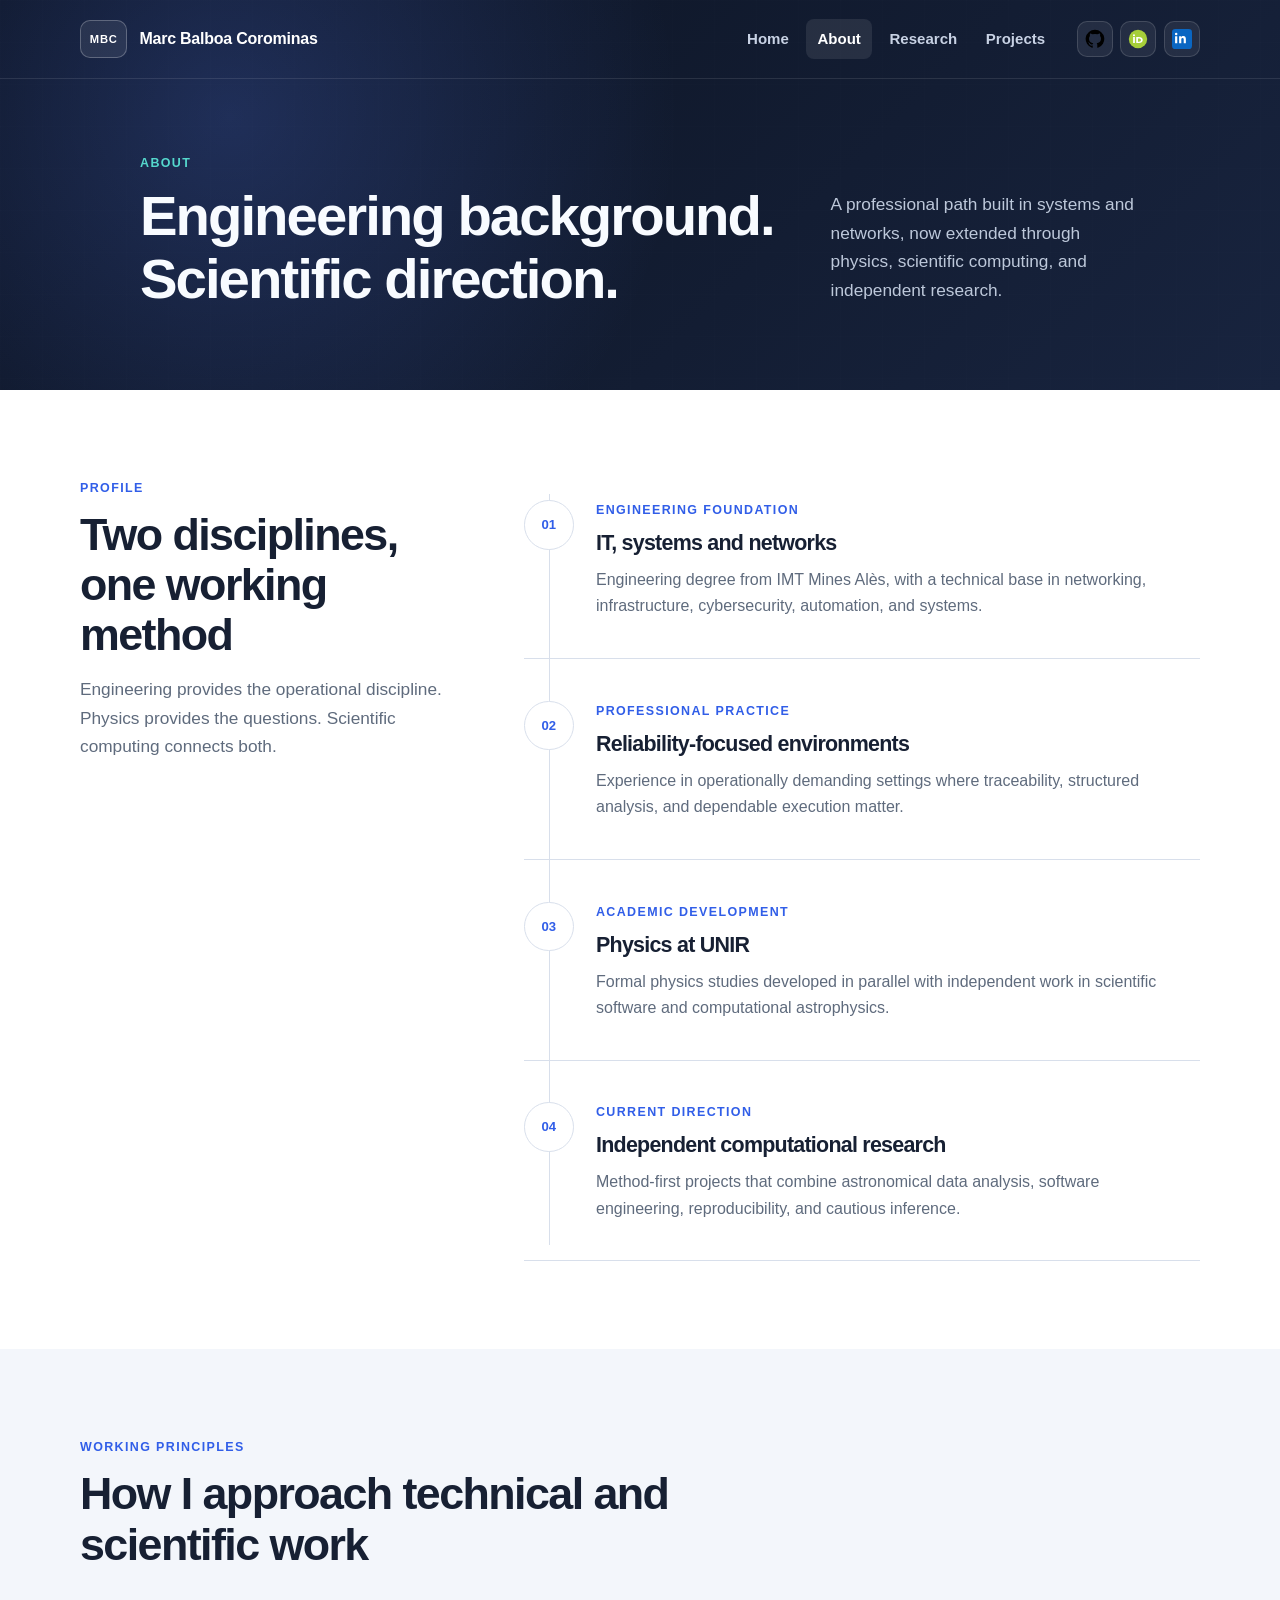
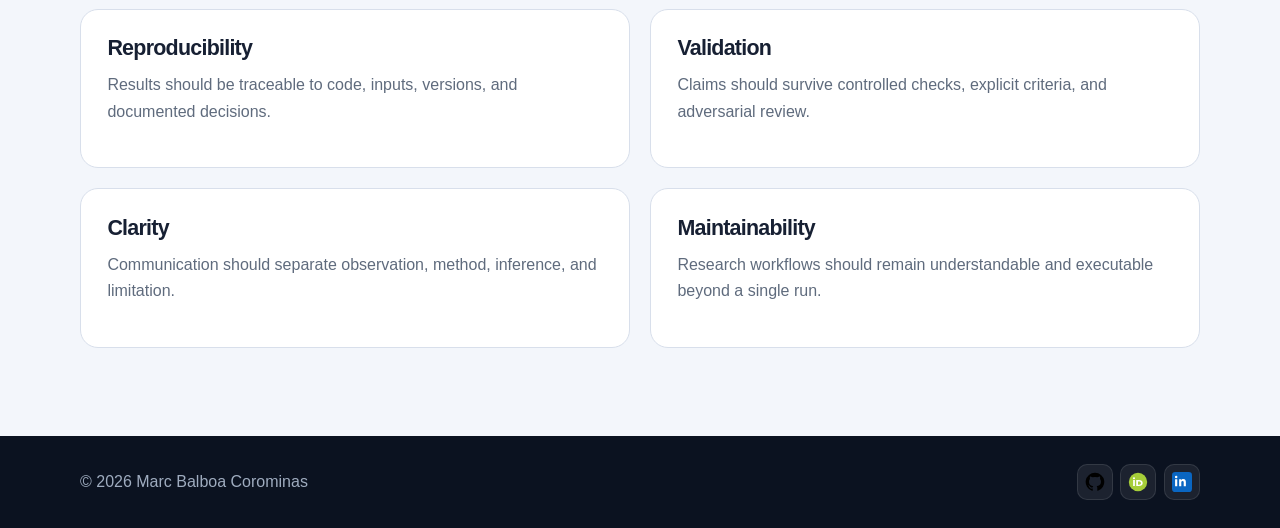
==== about.html @ b3541c93 "Create distinctive interactive website sections" ====
<!DOCTYPE html>
<html lang="en">
<head>
  <meta charset="UTF-8">
  <meta name="viewport" content="width=device-width, initial-scale=1.0">
  <meta name="theme-color" content="#0b1220">
  <title>About | Marc Balboa Corominas</title>
  <meta name="description" content="Professional and academic background of Marc Balboa Corominas.">
  <link rel="icon" href="assets/icons/favicon.svg" type="image/svg+xml">
  <link rel="stylesheet" href="assets/css/style.css">
</head>

<body>
  <div class="page-shell page-shell-about">
    
<header class="site-header">
  <div class="container header-inner">
    <a class="brand" href="index.html" aria-label="Marc Balboa Corominas, home">
      <span class="brand-mark" aria-hidden="true">MBC</span>
      <span class="brand-name">Marc Balboa Corominas</span>
    </a>

    <div class="header-right">
      <nav aria-label="Main navigation">
        <a  href="index.html">Home</a>
        <a aria-current='page' href="about.html">About</a>
        <a  href="research.html">Research</a>
        <a  href="projects.html">Projects</a>
      </nav>
      
<div class="social-links" aria-label="Professional profiles">
  <a class="icon-link" href="https://github.com/marc-balboa-corominas" rel="me" aria-label="GitHub">
    <img src="assets/icons/github.svg" alt="">
  </a>
  <a class="icon-link" href="https://orcid.org/0009-0006-7571-9193" rel="me" aria-label="ORCID">
    <img src="assets/icons/orcid.svg" alt="">
  </a>
  <a class="icon-link" href="https://www.linkedin.com/in/marc-balboa-corominas-b39a37172" rel="me" aria-label="LinkedIn">
    <img src="assets/icons/linkedin.svg" alt="">
  </a>
</div>

    </div>
  </div>
</header>


    <section class="page-hero compact-hero container">
      <div>
        <p class="eyebrow">About</p>
        <h1>Engineering background. Scientific direction.</h1>
      </div>
      <p>
        A professional path built in systems and networks, now extended through
        physics, scientific computing, and independent research.
      </p>
    </section>
  </div>

  <main>
    <section class="section container about-layout">
      <aside class="about-summary">
        <p class="eyebrow eyebrow-dark">Profile</p>
        <h2>Two disciplines, one working method</h2>
        <p>
          Engineering provides the operational discipline. Physics provides the
          questions. Scientific computing connects both.
        </p>
      </aside>

      <div class="timeline" aria-label="Professional and academic timeline">
        <article class="timeline-item">
          <span class="timeline-marker">01</span>
          <div>
            <p class="timeline-label">Engineering foundation</p>
            <h3>IT, systems and networks</h3>
            <p>
              Engineering degree from IMT Mines Alès, with a technical base in
              networking, infrastructure, cybersecurity, automation, and systems.
            </p>
          </div>
        </article>

        <article class="timeline-item">
          <span class="timeline-marker">02</span>
          <div>
            <p class="timeline-label">Professional practice</p>
            <h3>Reliability-focused environments</h3>
            <p>
              Experience in operationally demanding settings where traceability,
              structured analysis, and dependable execution matter.
            </p>
          </div>
        </article>

        <article class="timeline-item">
          <span class="timeline-marker">03</span>
          <div>
            <p class="timeline-label">Academic development</p>
            <h3>Physics at UNIR</h3>
            <p>
              Formal physics studies developed in parallel with independent work
              in scientific software and computational astrophysics.
            </p>
          </div>
        </article>

        <article class="timeline-item">
          <span class="timeline-marker">04</span>
          <div>
            <p class="timeline-label">Current direction</p>
            <h3>Independent computational research</h3>
            <p>
              Method-first projects that combine astronomical data analysis,
              software engineering, reproducibility, and cautious inference.
            </p>
          </div>
        </article>
      </div>
    </section>

    <section class="section section-muted">
      <div class="container">
        <div class="section-heading">
          <p class="eyebrow eyebrow-dark">Working principles</p>
          <h2>How I approach technical and scientific work</h2>
        </div>

        <div class="principles-grid">
          <article><h3>Reproducibility</h3><p>Results should be traceable to code, inputs, versions, and documented decisions.</p></article>
          <article><h3>Validation</h3><p>Claims should survive controlled checks, explicit criteria, and adversarial review.</p></article>
          <article><h3>Clarity</h3><p>Communication should separate observation, method, inference, and limitation.</p></article>
          <article><h3>Maintainability</h3><p>Research workflows should remain understandable and executable beyond a single run.</p></article>
        </div>
      </div>
    </section>
  </main>

  
<footer class="site-footer">
  <div class="container footer-inner">
    <p>© 2026 Marc Balboa Corominas</p>
    
<div class="social-links" aria-label="Professional profiles">
  <a class="icon-link" href="https://github.com/marc-balboa-corominas" rel="me" aria-label="GitHub">
    <img src="assets/icons/github.svg" alt="">
  </a>
  <a class="icon-link" href="https://orcid.org/0009-0006-7571-9193" rel="me" aria-label="ORCID">
    <img src="assets/icons/orcid.svg" alt="">
  </a>
  <a class="icon-link" href="https://www.linkedin.com/in/marc-balboa-corominas-b39a37172" rel="me" aria-label="LinkedIn">
    <img src="assets/icons/linkedin.svg" alt="">
  </a>
</div>

  </div>
</footer>

</body>
</html>
---- assets/css/style.css ----
:root {
  --ink: #0b1220;
  --ink-soft: #111b30;
  --paper: #ffffff;
  --surface: #f3f6fb;
  --surface-strong: #e8eef8;
  --text: #172033;
  --muted: #5f6b7d;
  --line: #d8dfeb;
  --accent: #5b82ff;
  --accent-strong: #315ee8;
  --accent-soft: #eaf0ff;
  --cyan: #55d8cd;
  --max-width: 1120px;
  --radius: 18px;
  --shadow: 0 18px 50px rgba(11, 18, 32, 0.09);
}

* { box-sizing: border-box; }

html {
  color: var(--text);
  background: var(--paper);
  font-family: Inter, ui-sans-serif, -apple-system, BlinkMacSystemFont, "Segoe UI", Roboto, Helvetica, Arial, sans-serif;
  line-height: 1.65;
  scroll-behavior: smooth;
}

body { margin: 0; }
a { color: inherit; }
img, svg { max-width: 100%; }

.container {
  width: min(calc(100% - 2.5rem), var(--max-width));
  margin-inline: auto;
}

.hero-shell,
.page-shell {
  position: relative;
  overflow: hidden;
  color: #f8fbff;
  background:
    radial-gradient(circle at 82% 18%, rgba(85, 216, 205, 0.17), transparent 24rem),
    radial-gradient(circle at 12% 80%, rgba(91, 130, 255, 0.18), transparent 28rem),
    linear-gradient(135deg, var(--ink) 0%, var(--ink-soft) 100%);
}

.page-shell-about {
  background:
    radial-gradient(circle at 18% 30%, rgba(91, 130, 255, 0.23), transparent 28rem),
    linear-gradient(135deg, #0b1220 0%, #18243f 100%);
}

.page-shell-research {
  background:
    radial-gradient(circle at 80% 30%, rgba(85, 216, 205, 0.2), transparent 26rem),
    linear-gradient(135deg, #08131d 0%, #132f3d 100%);
}

.page-shell-projects {
  background:
    radial-gradient(circle at 18% 25%, rgba(91, 130, 255, 0.24), transparent 26rem),
    radial-gradient(circle at 85% 80%, rgba(85, 216, 205, 0.12), transparent 22rem),
    linear-gradient(135deg, #11101d 0%, #1b1d38 100%);
}

.hero-shell::before,
.page-shell::before {
  position: absolute;
  inset: 0;
  content: "";
  pointer-events: none;
  opacity: 0.22;
  background-image:
    linear-gradient(rgba(255, 255, 255, 0.035) 1px, transparent 1px),
    linear-gradient(90deg, rgba(255, 255, 255, 0.035) 1px, transparent 1px);
  background-size: 42px 42px;
}

.site-header,
.hero,
.page-hero { position: relative; z-index: 1; }

.site-header {
  border-bottom: 1px solid rgba(255, 255, 255, 0.1);
}

.header-inner {
  display: flex;
  min-height: 78px;
  align-items: center;
  justify-content: space-between;
  gap: 2rem;
}

.header-right {
  display: flex;
  align-items: center;
  gap: 1.25rem;
}

.brand {
  display: inline-flex;
  align-items: center;
  gap: 0.75rem;
  color: #fff;
  text-decoration: none;
}

.brand-mark {
  display: grid;
  min-width: 44px;
  height: 38px;
  padding-inline: 0.55rem;
  place-items: center;
  border: 1px solid rgba(255, 255, 255, 0.25);
  border-radius: 10px;
  background: rgba(255, 255, 255, 0.08);
  font-size: 0.7rem;
  font-weight: 850;
  letter-spacing: 0.07em;
}

.brand-name {
  font-weight: 750;
  letter-spacing: -0.015em;
}

nav {
  display: flex;
  flex-wrap: wrap;
  gap: 0.35rem;
}

nav a {
  padding: 0.48rem 0.72rem;
  border-radius: 8px;
  color: #c8d2e4;
  font-size: 0.94rem;
  font-weight: 620;
  text-decoration: none;
}

nav a:hover,
nav a:focus-visible,
nav a[aria-current="page"] {
  color: #fff;
  background: rgba(255, 255, 255, 0.09);
}

.social-links {
  display: flex;
  align-items: center;
  gap: 0.48rem;
}

.icon-link {
  display: grid;
  width: 36px;
  height: 36px;
  place-items: center;
  border: 1px solid rgba(255, 255, 255, 0.14);
  border-radius: 10px;
  background: rgba(255, 255, 255, 0.07);
  text-decoration: none;
  transition: transform 140ms ease, background 140ms ease, border-color 140ms ease;
}

.icon-link:hover,
.icon-link:focus-visible {
  transform: translateY(-1px);
  border-color: rgba(255, 255, 255, 0.35);
  background: rgba(255, 255, 255, 0.13);
}

.icon-link img {
  width: 20px;
  height: 20px;
}

.hero {
  display: grid;
  min-height: 610px;
  align-items: center;
  gap: 4.5rem;
  grid-template-columns: minmax(0, 1.45fr) minmax(300px, 0.75fr);
  padding-block: 6rem;
}

.hero-copy { max-width: 760px; }

.eyebrow,
.panel-label,
.project-type,
.card-number,
.timeline-label {
  margin: 0 0 0.65rem;
  color: var(--cyan);
  font-size: 0.78rem;
  font-weight: 800;
  letter-spacing: 0.11em;
  text-transform: uppercase;
}

.eyebrow-dark,
.section .panel-label,
.section .project-type,
.timeline-label {
  color: var(--accent-strong);
}

h1, h2, h3 {
  margin-top: 0;
  line-height: 1.12;
  letter-spacing: -0.035em;
}

h1 {
  max-width: 860px;
  margin-bottom: 1.35rem;
  font-size: clamp(2.7rem, 5.2vw, 4.6rem);
  font-weight: 780;
}

h2 {
  margin-bottom: 1rem;
  font-size: clamp(1.9rem, 3.5vw, 2.8rem);
  font-weight: 760;
}

h3 {
  margin-bottom: 0.75rem;
  font-size: 1.34rem;
  font-weight: 740;
}

p { margin-top: 0; }

.hero-intro {
  max-width: 720px;
  margin-bottom: 1rem;
  color: #e6ecf7;
  font-size: clamp(1.16rem, 2vw, 1.42rem);
  line-height: 1.55;
}

.hero-support {
  max-width: 670px;
  color: #aebbd1;
  font-size: 1.03rem;
}

.actions {
  display: flex;
  flex-wrap: wrap;
  gap: 0.85rem;
  margin-top: 2rem;
}

.button {
  display: inline-flex;
  min-height: 46px;
  align-items: center;
  justify-content: center;
  padding: 0.72rem 1.1rem;
  border: 1px solid transparent;
  border-radius: 10px;
  font-weight: 720;
  text-decoration: none;
  transition: transform 150ms ease, border-color 150ms ease, background 150ms ease;
}

.button:hover,
.button:focus-visible { transform: translateY(-1px); }

.button-primary { color: #fff; background: var(--accent); }
.button-primary:hover,
.button-primary:focus-visible { background: var(--accent-strong); }

.button-secondary {
  border-color: rgba(255, 255, 255, 0.24);
  color: #fff;
  background: rgba(255, 255, 255, 0.06);
}

.button-secondary:hover,
.button-secondary:focus-visible {
  border-color: rgba(255, 255, 255, 0.45);
  background: rgba(255, 255, 255, 0.1);
}

.profile-panel {
  padding: 1.5rem;
  border: 1px solid rgba(255, 255, 255, 0.14);
  border-radius: var(--radius);
  background: rgba(255, 255, 255, 0.065);
  box-shadow: 0 24px 70px rgba(0, 0, 0, 0.2);
  backdrop-filter: blur(12px);
}

.profile-panel-top {
  display: flex;
  align-items: flex-start;
  justify-content: space-between;
  gap: 1rem;
}

.profile-panel-top h2 {
  margin-bottom: 0.5rem;
  font-size: 1.25rem;
}

.profile-list { margin: 0; }

.profile-list > div {
  padding: 0.9rem 0;
  border-bottom: 1px solid rgba(255, 255, 255, 0.1);
}

.profile-list > div:last-child { border-bottom: 0; }

.profile-list dt {
  margin-bottom: 0.18rem;
  color: #93a3bc;
  font-size: 0.8rem;
  font-weight: 700;
  letter-spacing: 0.05em;
  text-transform: uppercase;
}

.profile-list dd {
  margin: 0;
  color: #fff;
  font-weight: 650;
}

.page-hero {
  max-width: 1000px;
  padding-block: 4.6rem 5rem;
}

.compact-hero {
  display: grid;
  align-items: end;
  gap: 3rem;
  grid-template-columns: minmax(0, 1.35fr) minmax(300px, 0.65fr);
}

.compact-hero h1 {
  max-width: 760px;
  margin-bottom: 0;
  font-size: clamp(2.35rem, 4.4vw, 3.55rem);
}

.compact-hero > p {
  margin-bottom: 0.35rem;
  color: #bdc8da;
  font-size: 1.08rem;
}

.section { padding-block: 5.5rem; }
.section-muted { background: var(--surface); }

.section-heading {
  max-width: 740px;
  margin-bottom: 2.5rem;
}

.section-heading > p:last-child {
  color: var(--muted);
  font-size: 1.08rem;
}

.section-heading-inline {
  display: flex;
  max-width: none;
  align-items: end;
  justify-content: space-between;
  gap: 2rem;
}

.focus-grid,
.principles-grid {
  display: grid;
  gap: 1.25rem;
}

.focus-grid { grid-template-columns: repeat(3, minmax(0, 1fr)); }
.principles-grid { grid-template-columns: repeat(2, minmax(0, 1fr)); }

.focus-card,
.principles-grid article {
  padding: 1.65rem;
  border: 1px solid var(--line);
  border-radius: var(--radius);
  background: var(--paper);
}

.focus-card { min-height: 240px; }
.focus-card p,
.principles-grid p { color: var(--muted); }

.card-number {
  display: block;
  color: var(--accent-strong);
}

.project-feature {
  display: grid;
  align-items: start;
  gap: 3rem;
  padding: 2rem;
  border: 1px solid var(--line);
  border-radius: var(--radius);
  background: var(--paper);
  box-shadow: var(--shadow);
  grid-template-columns: minmax(0, 1.4fr) minmax(250px, 0.6fr);
}

.project-feature p { color: var(--muted); }

.tag-list,
.check-list {
  margin: 0;
  padding: 0;
  list-style: none;
}

.tag-list {
  display: flex;
  flex-wrap: wrap;
  align-content: start;
  gap: 0.6rem;
}

.tag-list li {
  padding: 0.45rem 0.7rem;
  border: 1px solid var(--line);
  border-radius: 999px;
  color: var(--muted);
  background: var(--surface);
  font-size: 0.86rem;
  font-weight: 650;
}

.text-link {
  color: var(--accent-strong);
  font-weight: 720;
  text-decoration: none;
}

.text-link:hover,
.text-link:focus-visible { text-decoration: underline; }

/* About */
.about-layout {
  display: grid;
  align-items: start;
  gap: 5rem;
  grid-template-columns: minmax(260px, 0.7fr) minmax(0, 1.3fr);
}

.about-summary {
  position: sticky;
  top: 2rem;
}

.about-summary p:last-child {
  color: var(--muted);
  font-size: 1.08rem;
}

.timeline {
  position: relative;
  display: grid;
  gap: 1.2rem;
}

.timeline::before {
  position: absolute;
  top: 1rem;
  bottom: 1rem;
  left: 1.55rem;
  width: 1px;
  background: var(--line);
  content: "";
}

.timeline-item {
  position: relative;
  display: grid;
  gap: 1.3rem;
  grid-template-columns: 3.2rem 1fr;
  padding: 1.4rem 1.5rem 1.4rem 0;
  border-bottom: 1px solid var(--line);
}

.timeline-marker {
  z-index: 1;
  display: grid;
  width: 3.1rem;
  height: 3.1rem;
  place-items: center;
  border: 1px solid var(--line);
  border-radius: 50%;
  color: var(--accent-strong);
  background: var(--paper);
  font-size: 0.82rem;
  font-weight: 800;
}

.timeline-item p:last-child { color: var(--muted); }

/* Research */
.research-layout {
  display: grid;
  align-items: start;
  gap: 4rem;
  grid-template-columns: minmax(240px, 0.65fr) minmax(0, 1.35fr);
}

.research-index p:last-child { color: var(--muted); }

.research-accordion {
  display: grid;
  gap: 0.9rem;
}

.research-accordion details {
  overflow: hidden;
  border: 1px solid var(--line);
  border-radius: 14px;
  background: var(--paper);
}

.research-accordion summary {
  display: grid;
  align-items: center;
  gap: 1rem;
  grid-template-columns: 2.8rem 1fr;
  padding: 1.15rem 1.25rem;
  cursor: pointer;
  list-style: none;
}

.research-accordion summary::-webkit-details-marker { display: none; }

.research-accordion summary > span {
  color: var(--accent-strong);
  font-size: 0.82rem;
  font-weight: 800;
}

.research-accordion summary strong {
  display: block;
  margin-bottom: 0.15rem;
  font-size: 1.08rem;
}

.research-accordion summary small {
  color: var(--muted);
  font-size: 0.9rem;
}

.research-accordion details[open] {
  border-color: #bfcdf3;
  box-shadow: var(--shadow);
}

.research-accordion details[open] summary {
  background: var(--accent-soft);
}

.details-content {
  padding: 0 1.25rem 1.25rem 5.05rem;
}

.details-content p {
  margin: 0;
  color: var(--muted);
}

.method-strip {
  display: grid;
  align-items: start;
  gap: 4rem;
  grid-template-columns: minmax(0, 1.2fr) minmax(300px, 0.8fr);
}

.method-strip > div > p:last-child { color: var(--muted); }

.check-list {
  display: grid;
  gap: 0.85rem;
  padding: 1.5rem;
  border: 1px solid var(--line);
  border-radius: var(--radius);
  background: var(--paper);
}

.check-list li {
  position: relative;
  padding-left: 1.55rem;
  color: var(--muted);
}

.check-list li::before {
  position: absolute;
  top: 0.62em;
  left: 0;
  width: 0.58rem;
  height: 0.58rem;
  border-radius: 50%;
  background: var(--accent);
  content: "";
}

/* Projects */
.project-browser {
  display: grid;
  min-height: 560px;
  overflow: hidden;
  border: 1px solid var(--line);
  border-radius: 22px;
  background: var(--paper);
  box-shadow: var(--shadow);
  grid-template-columns: minmax(270px, 0.68fr) minmax(0, 1.32fr);
}

.project-selector {
  padding: 1.5rem;
  border-right: 1px solid var(--line);
  background: var(--surface);
}

.project-tab {
  display: grid;
  width: 100%;
  align-items: center;
  gap: 0.9rem;
  grid-template-columns: 2.2rem 1fr;
  margin-top: 0.75rem;
  padding: 1rem;
  border: 1px solid transparent;
  border-radius: 12px;
  color: var(--text);
  background: transparent;
  cursor: pointer;
  text-align: left;
}

.project-tab:hover,
.project-tab:focus-visible {
  border-color: var(--line);
  background: var(--paper);
}

.project-tab.is-active {
  border-color: #bfcdf3;
  background: var(--paper);
  box-shadow: 0 10px 25px rgba(11, 18, 32, 0.07);
}

.project-tab-index {
  color: var(--accent-strong);
  font-size: 0.78rem;
  font-weight: 850;
}

.project-tab strong,
.project-tab small { display: block; }

.project-tab small {
  margin-top: 0.12rem;
  color: var(--muted);
}

.project-stage {
  display: flex;
  align-items: stretch;
}

.project-panel {
  width: 100%;
  padding: 2.6rem;
}

.project-stage-header {
  display: flex;
  align-items: start;
  justify-content: space-between;
  gap: 1.5rem;
}

.project-stage-header h2 {
  margin-bottom: 0.4rem;
  font-size: clamp(2rem, 4vw, 3rem);
}

.status-pill {
  display: inline-flex;
  padding: 0.35rem 0.65rem;
  border-radius: 999px;
  font-size: 0.78rem;
  font-weight: 800;
}

.status-public {
  color: #166534;
  background: #dcfce7;
}

.status-private {
  color: #7c2d12;
  background: #ffedd5;
}

.project-lead {
  max-width: 720px;
  color: var(--text);
  font-size: 1.25rem;
}

.project-panel > p:not(.project-lead) {
  max-width: 720px;
  color: var(--muted);
}

.project-facts {
  display: grid;
  gap: 0;
  grid-template-columns: repeat(2, minmax(0, 1fr));
  margin: 2rem 0 0;
  border-top: 1px solid var(--line);
}

.project-facts > div {
  padding: 1rem 1rem 1rem 0;
  border-bottom: 1px solid var(--line);
}

.project-facts dt {
  color: var(--muted);
  font-size: 0.78rem;
  font-weight: 800;
  letter-spacing: 0.06em;
  text-transform: uppercase;
}

.project-facts dd {
  margin: 0.3rem 0 0;
  font-weight: 650;
}

.site-footer {
  color: #9facbf;
  background: var(--ink);
}

.footer-inner {
  display: flex;
  min-height: 92px;
  align-items: center;
  justify-content: space-between;
  gap: 2rem;
}

.footer-inner p { margin: 0; }

.site-footer .icon-link {
  border-color: rgba(255, 255, 255, 0.1);
}

@media (max-width: 980px) {
  .header-inner,
  .header-right {
    align-items: flex-start;
    flex-direction: column;
  }

  .header-inner {
    padding-block: 1rem;
    gap: 1rem;
  }

  .header-right {
    width: 100%;
    gap: 0.8rem;
  }

  .hero,
  .compact-hero,
  .about-layout,
  .research-layout,
  .method-strip,
  .project-feature,
  .project-browser {
    grid-template-columns: 1fr;
  }

  .hero {
    gap: 2.5rem;
    padding-block: 4.8rem;
  }

  .profile-panel { max-width: 640px; }
  .focus-grid { grid-template-columns: 1fr; }

  .about-summary { position: static; }
  .project-selector {
    border-right: 0;
    border-bottom: 1px solid var(--line);
  }
}

@media (max-width: 680px) {
  .container {
    width: min(calc(100% - 1.5rem), var(--max-width));
  }

  .brand-name { font-size: 0.95rem; }

  nav {
    width: 100%;
    justify-content: space-between;
    gap: 0;
  }

  nav a {
    padding-inline: 0.45rem;
    font-size: 0.86rem;
  }

  .header-right .social-links {
    position: absolute;
    top: 1rem;
    right: 0.75rem;
  }

  .hero { min-height: auto; }
  h1 { font-size: clamp(2.35rem, 12vw, 3.5rem); }

  .compact-hero {
    gap: 1rem;
    padding-block: 3.4rem 3.8rem;
  }

  .compact-hero h1 {
    font-size: clamp(2.15rem, 10vw, 3rem);
  }

  .section { padding-block: 4.1rem; }

  .section-heading-inline,
  .footer-inner {
    align-items: flex-start;
    flex-direction: column;
  }

  .profile-panel,
  .project-feature,
  .project-panel {
    padding: 1.35rem;
  }

  .profile-panel-top {
    align-items: flex-start;
    flex-direction: column;
  }

  .timeline::before { left: 1.25rem; }
  .timeline-item { grid-template-columns: 2.6rem 1fr; }
  .timeline-marker {
    width: 2.5rem;
    height: 2.5rem;
  }

  .details-content { padding-left: 1.25rem; }

  .project-facts { grid-template-columns: 1fr; }

  .footer-inner { padding-block: 1.5rem; }
}

@media (prefers-reduced-motion: reduce) {
  html { scroll-behavior: auto; }
  .button, .icon-link { transition: none; }
}
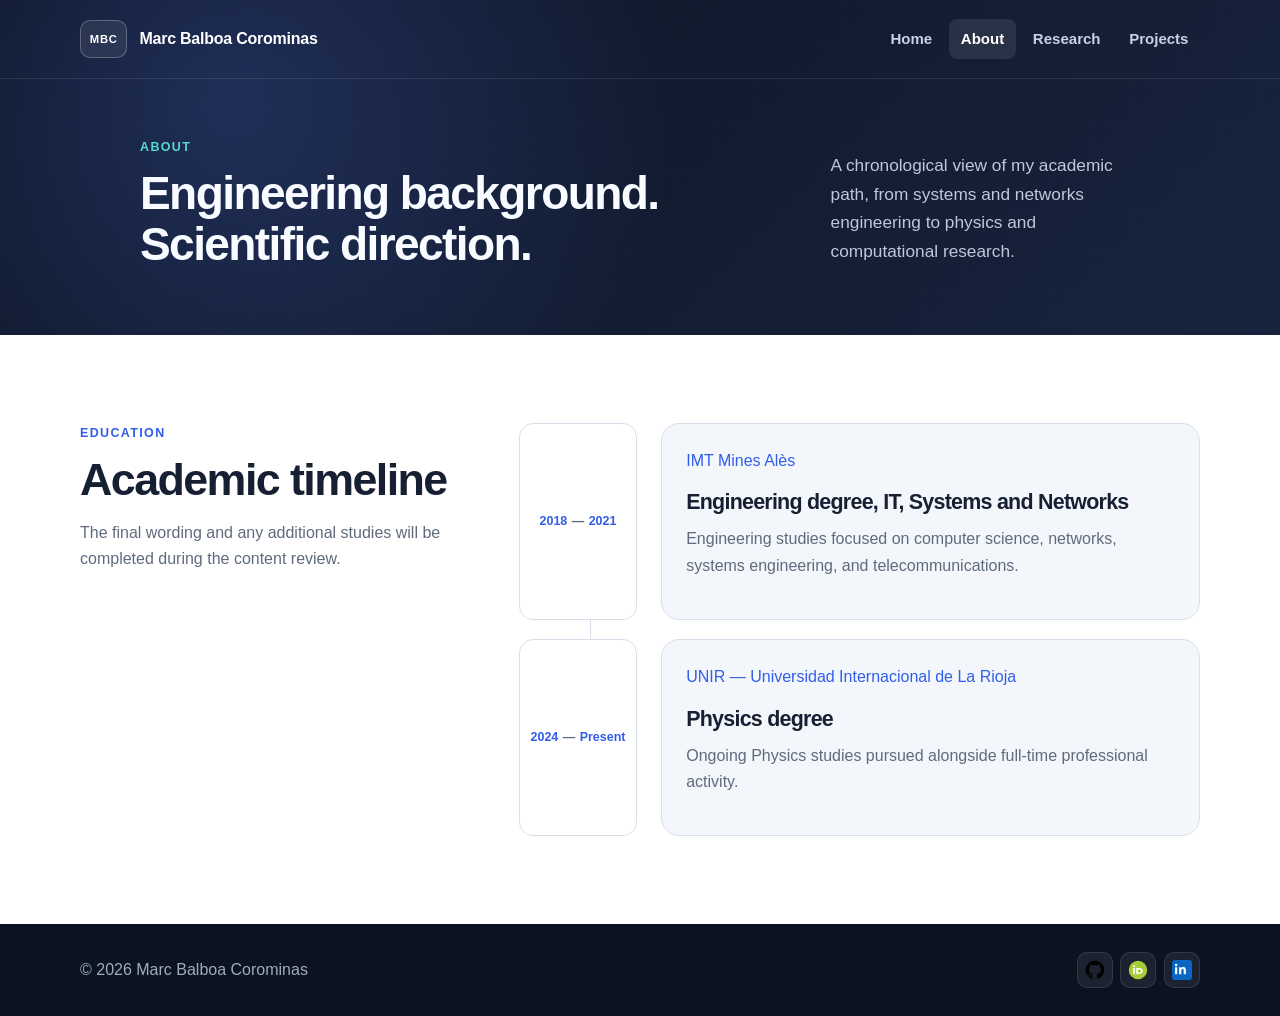
==== commit bbfb2584: "Website sections upgrade" ====
--- a/about.html
+++ b/about.html
@@ -5,156 +5,62 @@
   <meta name="viewport" content="width=device-width, initial-scale=1.0">
   <meta name="theme-color" content="#0b1220">
   <title>About | Marc Balboa Corominas</title>
-  <meta name="description" content="Professional and academic background of Marc Balboa Corominas.">
+  <meta name="description" content="Academic background of Marc Balboa Corominas.">
   <link rel="icon" href="assets/icons/favicon.svg" type="image/svg+xml">
   <link rel="stylesheet" href="assets/css/style.css">
 </head>
-
 <body>
   <div class="page-shell page-shell-about">
-    
-<header class="site-header">
+    <header class="site-header">
   <div class="container header-inner">
     <a class="brand" href="index.html" aria-label="Marc Balboa Corominas, home">
       <span class="brand-mark" aria-hidden="true">MBC</span>
       <span class="brand-name">Marc Balboa Corominas</span>
     </a>
-
-    <div class="header-right">
-      <nav aria-label="Main navigation">
-        <a  href="index.html">Home</a>
-        <a aria-current='page' href="about.html">About</a>
-        <a  href="research.html">Research</a>
-        <a  href="projects.html">Projects</a>
-      </nav>
-      
-<div class="social-links" aria-label="Professional profiles">
-  <a class="icon-link" href="https://github.com/marc-balboa-corominas" rel="me" aria-label="GitHub">
-    <img src="assets/icons/github.svg" alt="">
-  </a>
-  <a class="icon-link" href="https://orcid.org/0009-0006-7571-9193" rel="me" aria-label="ORCID">
-    <img src="assets/icons/orcid.svg" alt="">
-  </a>
-  <a class="icon-link" href="https://www.linkedin.com/in/marc-balboa-corominas-b39a37172" rel="me" aria-label="LinkedIn">
-    <img src="assets/icons/linkedin.svg" alt="">
-  </a>
-</div>
-
-    </div>
+    <nav aria-label="Main navigation"><a href="index.html">Home</a><a aria-current="page" href="about.html">About</a><a href="research.html">Research</a><a href="projects.html">Projects</a></nav>
   </div>
 </header>
-
-
     <section class="page-hero compact-hero container">
-      <div>
-        <p class="eyebrow">About</p>
-        <h1>Engineering background. Scientific direction.</h1>
-      </div>
-      <p>
-        A professional path built in systems and networks, now extended through
-        physics, scientific computing, and independent research.
-      </p>
+      <div><p class="eyebrow">About</p><h1>Engineering background. Scientific direction.</h1></div>
+      <p>A chronological view of my academic path, from systems and networks engineering to physics and computational research.</p>
     </section>
   </div>
-
   <main>
-    <section class="section container about-layout">
-      <aside class="about-summary">
-        <p class="eyebrow eyebrow-dark">Profile</p>
-        <h2>Two disciplines, one working method</h2>
-        <p>
-          Engineering provides the operational discipline. Physics provides the
-          questions. Scientific computing connects both.
-        </p>
-      </aside>
-
-      <div class="timeline" aria-label="Professional and academic timeline">
-        <article class="timeline-item">
-          <span class="timeline-marker">01</span>
-          <div>
-            <p class="timeline-label">Engineering foundation</p>
-            <h3>IT, systems and networks</h3>
-            <p>
-              Engineering degree from IMT Mines Alès, with a technical base in
-              networking, infrastructure, cybersecurity, automation, and systems.
-            </p>
+    <section class="section container education-section">
+      <div class="education-heading">
+        <p class="eyebrow eyebrow-dark">Education</p>
+        <h2>Academic timeline</h2>
+        <p>The final wording and any additional studies will be completed during the content review.</p>
+      </div>
+      <div class="education-timeline" aria-label="Education timeline">
+        <article class="education-entry">
+          <div class="year-block"><span>2018</span><span class="year-line">—</span><span>2021</span></div>
+          <div class="education-card">
+            <p class="institution">IMT Mines Alès</p>
+            <h3>Engineering degree, IT, Systems and Networks</h3>
+            <p>Engineering studies focused on computer science, networks, systems engineering, and telecommunications.</p>
           </div>
         </article>
-
-        <article class="timeline-item">
-          <span class="timeline-marker">02</span>
-          <div>
-            <p class="timeline-label">Professional practice</p>
-            <h3>Reliability-focused environments</h3>
-            <p>
-              Experience in operationally demanding settings where traceability,
-              structured analysis, and dependable execution matter.
-            </p>
-          </div>
-        </article>
-
-        <article class="timeline-item">
-          <span class="timeline-marker">03</span>
-          <div>
-            <p class="timeline-label">Academic development</p>
-            <h3>Physics at UNIR</h3>
-            <p>
-              Formal physics studies developed in parallel with independent work
-              in scientific software and computational astrophysics.
-            </p>
-          </div>
-        </article>
-
-        <article class="timeline-item">
-          <span class="timeline-marker">04</span>
-          <div>
-            <p class="timeline-label">Current direction</p>
-            <h3>Independent computational research</h3>
-            <p>
-              Method-first projects that combine astronomical data analysis,
-              software engineering, reproducibility, and cautious inference.
-            </p>
+        <article class="education-entry">
+          <div class="year-block"><span>2024</span><span class="year-line">—</span><span>Present</span></div>
+          <div class="education-card">
+            <p class="institution">UNIR — Universidad Internacional de La Rioja</p>
+            <h3>Physics degree</h3>
+            <p>Ongoing Physics studies pursued alongside full-time professional activity.</p>
           </div>
         </article>
       </div>
     </section>
-
-    <section class="section section-muted">
-      <div class="container">
-        <div class="section-heading">
-          <p class="eyebrow eyebrow-dark">Working principles</p>
-          <h2>How I approach technical and scientific work</h2>
-        </div>
-
-        <div class="principles-grid">
-          <article><h3>Reproducibility</h3><p>Results should be traceable to code, inputs, versions, and documented decisions.</p></article>
-          <article><h3>Validation</h3><p>Claims should survive controlled checks, explicit criteria, and adversarial review.</p></article>
-          <article><h3>Clarity</h3><p>Communication should separate observation, method, inference, and limitation.</p></article>
-          <article><h3>Maintainability</h3><p>Research workflows should remain understandable and executable beyond a single run.</p></article>
-        </div>
-      </div>
-    </section>
   </main>
-
-  
-<footer class="site-footer">
+  <footer class="site-footer ">
   <div class="container footer-inner">
     <p>© 2026 Marc Balboa Corominas</p>
-    
-<div class="social-links" aria-label="Professional profiles">
-  <a class="icon-link" href="https://github.com/marc-balboa-corominas" rel="me" aria-label="GitHub">
-    <img src="assets/icons/github.svg" alt="">
-  </a>
-  <a class="icon-link" href="https://orcid.org/0009-0006-7571-9193" rel="me" aria-label="ORCID">
-    <img src="assets/icons/orcid.svg" alt="">
-  </a>
-  <a class="icon-link" href="https://www.linkedin.com/in/marc-balboa-corominas-b39a37172" rel="me" aria-label="LinkedIn">
-    <img src="assets/icons/linkedin.svg" alt="">
-  </a>
+    <div class="social-links" aria-label="Professional profiles">
+  <a class="icon-link" href="https://github.com/marc-balboa-corominas" rel="me" aria-label="GitHub"><img src="assets/icons/github.svg" alt=""></a>
+  <a class="icon-link" href="https://orcid.org/0009-0006-7571-9193" rel="me" aria-label="ORCID"><img src="assets/icons/orcid.svg" alt=""></a>
+  <a class="icon-link" href="https://www.linkedin.com/in/marc-balboa-corominas-b39a37172" rel="me" aria-label="LinkedIn"><img src="assets/icons/linkedin.svg" alt=""></a>
 </div>
-
   </div>
 </footer>
-
 </body>
 </html>
--- a/assets/css/style.css
+++ b/assets/css/style.css
@@ -887,3 +887,203 @@
   html { scroll-behavior: auto; }
   .button, .icon-link { transition: none; }
 }
+
+
+/* v4 layout refinement */
+.home-page,
+.projects-page {
+  background: #0b1220;
+}
+
+.home-shell {
+  display: flex;
+  min-height: 100vh;
+  flex-direction: column;
+}
+
+.home-main {
+  position: relative;
+  z-index: 1;
+  display: flex;
+  flex: 1;
+  align-items: center;
+}
+
+.home-page .hero-shell,
+.home-shell {
+  color: #f8fbff;
+  background:
+    radial-gradient(circle at 82% 18%, rgba(85, 216, 205, 0.17), transparent 24rem),
+    radial-gradient(circle at 12% 80%, rgba(91, 130, 255, 0.18), transparent 28rem),
+    linear-gradient(135deg, var(--ink) 0%, var(--ink-soft) 100%);
+}
+
+.home-shell::before,
+.projects-shell::before {
+  position: absolute;
+  inset: 0;
+  content: "";
+  pointer-events: none;
+  opacity: 0.22;
+  background-image:
+    linear-gradient(rgba(255, 255, 255, 0.035) 1px, transparent 1px),
+    linear-gradient(90deg, rgba(255, 255, 255, 0.035) 1px, transparent 1px);
+  background-size: 42px 42px;
+}
+
+.home-page .hero {
+  min-height: auto;
+  padding-block: 4.7rem;
+}
+
+.home-page h1 {
+  max-width: 780px;
+  font-size: clamp(2.35rem, 4.4vw, 3.85rem);
+}
+
+.header-inner > nav {
+  margin-left: auto;
+}
+
+.home-footer,
+.projects-footer {
+  border-top: 1px solid rgba(255, 255, 255, 0.08);
+  background: transparent;
+}
+
+.compact-hero {
+  padding-block: 3.6rem 4rem;
+}
+
+.compact-hero h1 {
+  max-width: 700px;
+  font-size: clamp(2rem, 3.6vw, 3rem);
+}
+
+.education-section {
+  display: grid;
+  align-items: start;
+  gap: 4.5rem;
+  grid-template-columns: minmax(260px, 0.7fr) minmax(0, 1.3fr);
+}
+
+.education-heading {
+  position: sticky;
+  top: 2rem;
+}
+
+.education-heading p:last-child,
+.education-card p:last-child {
+  color: var(--muted);
+}
+
+.education-timeline {
+  position: relative;
+  display: grid;
+  gap: 1.2rem;
+}
+
+.education-timeline::before {
+  position: absolute;
+  top: 1.5rem;
+  bottom: 1.5rem;
+  left: 4.45rem;
+  width: 1px;
+  background: var(--line);
+  content: "";
+}
+
+.education-entry {
+  position: relative;
+  display: grid;
+  gap: 1.5rem;
+  grid-template-columns: 7.4rem 1fr;
+}
+
+.year-block {
+  z-index: 1;
+  display: flex;
+  min-height: 4.7rem;
+  align-items: center;
+  justify-content: center;
+  gap: 0.28rem;
+  border: 1px solid var(--line);
+  border-radius: 14px;
+  color: var(--accent-strong);
+  background: var(--paper);
+  font-size: 0.78rem;
+  font-weight: 820;
+}
+
+.year-line { color: var(--muted); }
+
+.education-card {
+  padding: 1.5rem;
+  border: 1px solid var(--line);
+  border-radius: var(--radius);
+  background: var(--surface);
+}
+
+.institution {
+  color: var(--accent-strong);
+}
+
+.research-accordion summary {
+  grid-template-columns: 1rem 1fr;
+}
+
+.topic-dot {
+  display: block;
+  width: 0.68rem;
+  height: 0.68rem;
+  border-radius: 50%;
+  background: var(--accent);
+}
+
+.details-content {
+  padding-left: 3.25rem;
+}
+
+.projects-shell {
+  position: relative;
+  min-height: 100vh;
+  overflow: hidden;
+  color: #f8fbff;
+  background:
+    radial-gradient(circle at 18% 25%, rgba(91, 130, 255, 0.24), transparent 26rem),
+    radial-gradient(circle at 85% 80%, rgba(85, 216, 205, 0.12), transparent 22rem),
+    linear-gradient(135deg, #11101d 0%, #1b1d38 100%);
+}
+
+.projects-intro {
+  padding-bottom: 2.8rem;
+}
+
+.projects-browser-section {
+  position: relative;
+  z-index: 1;
+  padding-bottom: 5rem;
+}
+
+.projects-page .project-browser {
+  border-color: rgba(255, 255, 255, 0.12);
+  box-shadow: 0 24px 70px rgba(0, 0, 0, 0.22);
+}
+
+@media (max-width: 980px) {
+  .education-section {
+    grid-template-columns: 1fr;
+  }
+  .education-heading { position: static; }
+}
+
+@media (max-width: 680px) {
+  .home-page .hero { padding-block: 3.7rem; }
+  .education-entry { grid-template-columns: 1fr; }
+  .education-timeline::before { display: none; }
+  .year-block {
+    width: fit-content;
+    min-height: auto;
+    padding: 0.5rem 0.7rem;
+  }
+}
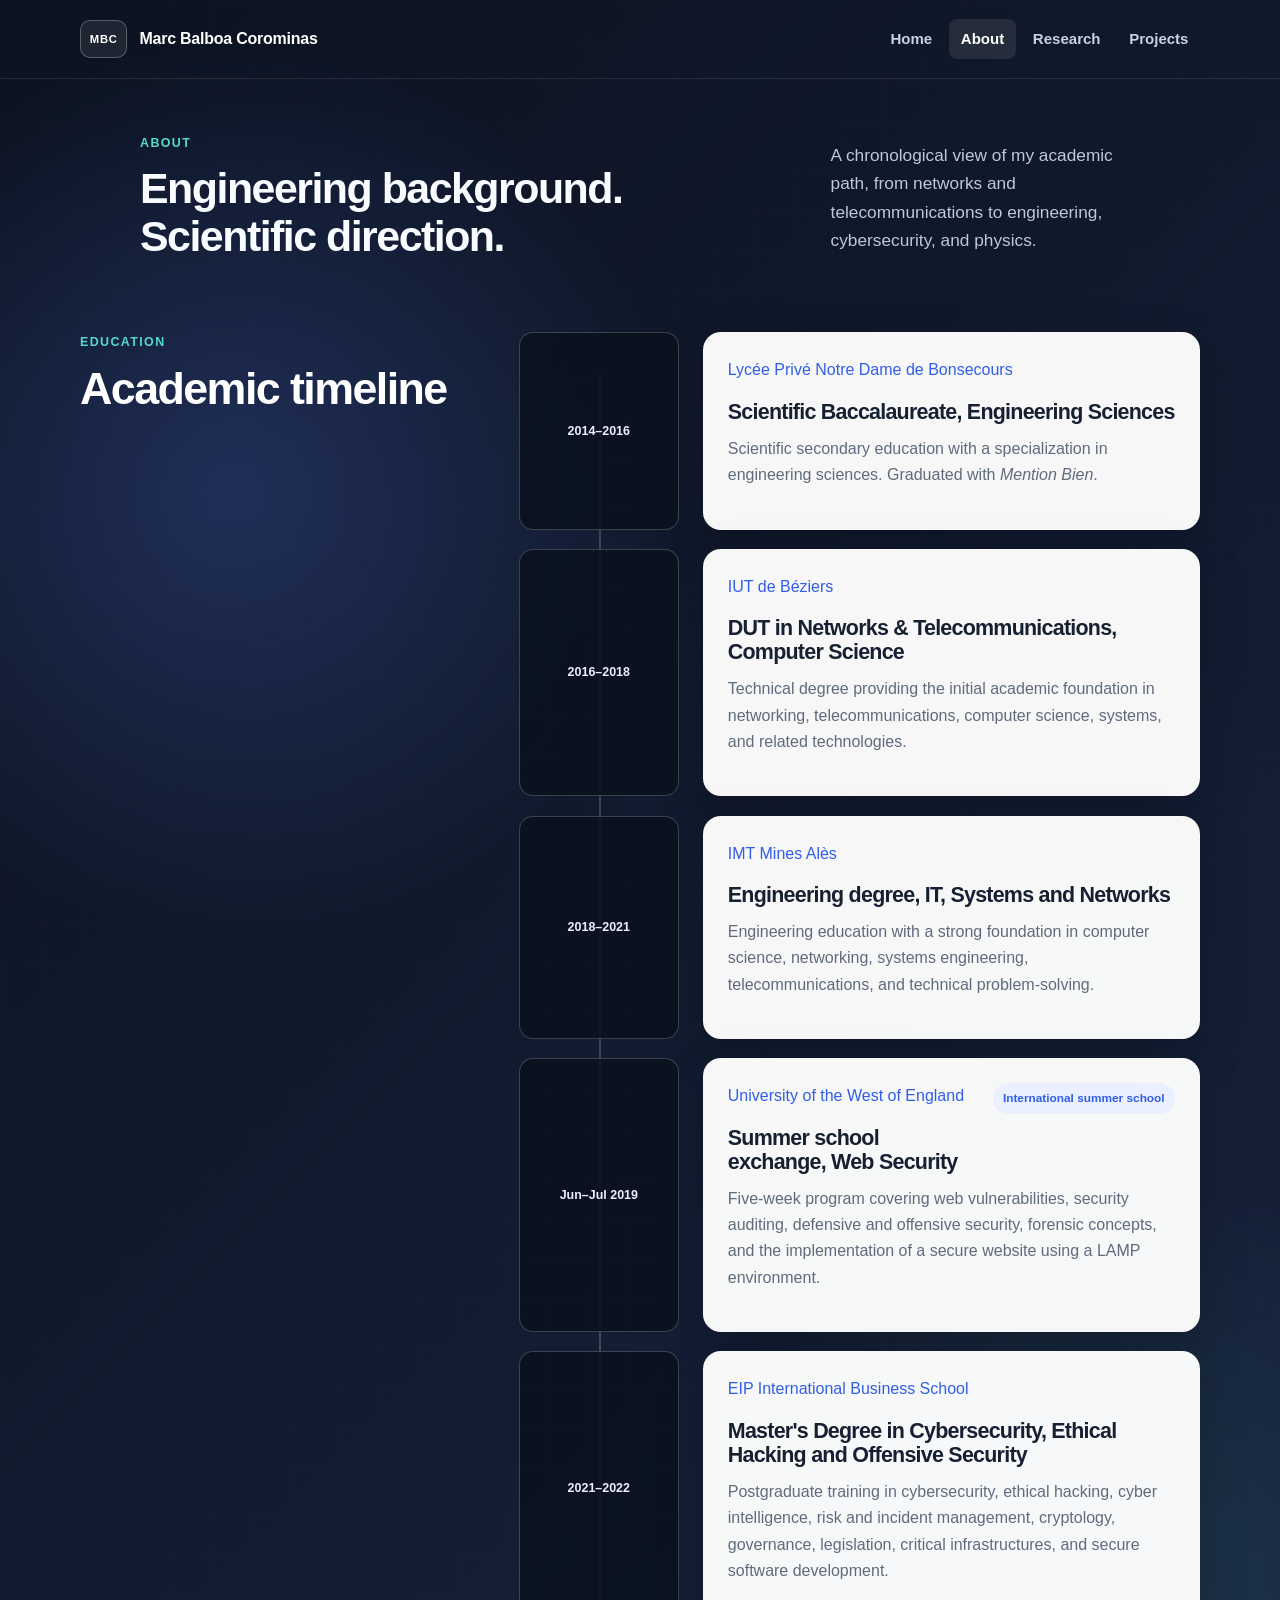
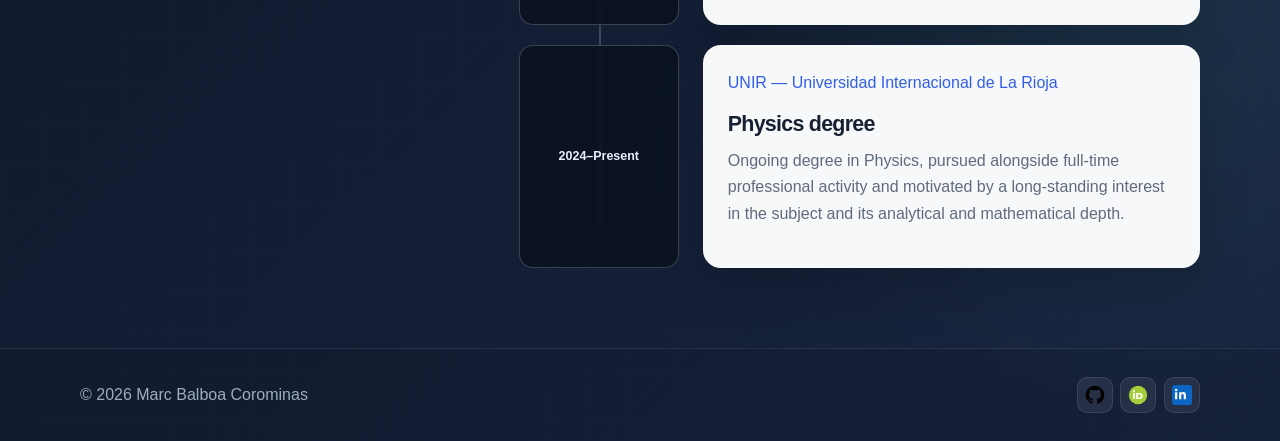
==== commit cb41b610: "Finalize website content and visual consistency" ====
--- a/about.html
+++ b/about.html
@@ -3,64 +3,120 @@
 <head>
   <meta charset="UTF-8">
   <meta name="viewport" content="width=device-width, initial-scale=1.0">
-  <meta name="theme-color" content="#0b1220">
+  <meta name="theme-color" content="#18243f">
   <title>About | Marc Balboa Corominas</title>
-  <meta name="description" content="Academic background of Marc Balboa Corominas.">
+  <meta name="description" content="Academic background of Marc Balboa Corominas, from engineering sciences and telecommunications to cybersecurity and physics.">
   <link rel="icon" href="assets/icons/favicon.svg" type="image/svg+xml">
   <link rel="stylesheet" href="assets/css/style.css">
 </head>
-<body>
-  <div class="page-shell page-shell-about">
+<body class="about-page">
+  <div class="about-shell">
     <header class="site-header">
-  <div class="container header-inner">
-    <a class="brand" href="index.html" aria-label="Marc Balboa Corominas, home">
-      <span class="brand-mark" aria-hidden="true">MBC</span>
-      <span class="brand-name">Marc Balboa Corominas</span>
-    </a>
-    <nav aria-label="Main navigation"><a href="index.html">Home</a><a aria-current="page" href="about.html">About</a><a href="research.html">Research</a><a href="projects.html">Projects</a></nav>
+      <div class="container header-inner">
+        <a class="brand" href="index.html" aria-label="Marc Balboa Corominas, home">
+          <span class="brand-mark" aria-hidden="true">MBC</span>
+          <span class="brand-name">Marc Balboa Corominas</span>
+        </a>
+        <nav aria-label="Main navigation">
+          <a href="index.html">Home</a>
+          <a aria-current="page" href="about.html">About</a>
+          <a href="research.html">Research</a>
+          <a href="projects.html">Projects</a>
+        </nav>
+      </div>
+    </header>
+
+    <main>
+      <section class="page-hero compact-hero container">
+        <div>
+          <p class="eyebrow">About</p>
+          <h1>Engineering background. Scientific direction.</h1>
+        </div>
+        <p>
+          A chronological view of my academic path, from networks and
+          telecommunications to engineering, cybersecurity, and physics.
+        </p>
+      </section>
+
+      <section class="section container education-section education-section-dark">
+        <div class="education-heading">
+          <p class="eyebrow">Education</p>
+          <h2>Academic timeline</h2>
+        </div>
+
+        <div class="education-timeline" aria-label="Education timeline">
+          <article class="education-entry">
+            <div class="year-block">2014–2016</div>
+            <div class="education-card">
+              <p class="institution">Lycée Privé Notre Dame de Bonsecours</p>
+              <h3>Scientific Baccalaureate, Engineering Sciences</h3>
+              <p>Scientific secondary education with a specialization in engineering sciences. Graduated with <em>Mention Bien</em>.</p>
+            </div>
+          </article>
+
+          <article class="education-entry">
+            <div class="year-block">2016–2018</div>
+            <div class="education-card">
+              <p class="institution">IUT de Béziers</p>
+              <h3>DUT in Networks & Telecommunications, Computer Science</h3>
+              <p>Technical degree providing the initial academic foundation in networking, telecommunications, computer science, systems, and related technologies.</p>
+            </div>
+          </article>
+
+          <article class="education-entry">
+            <div class="year-block">2018–2021</div>
+            <div class="education-card">
+              <p class="institution">IMT Mines Alès</p>
+              <h3>Engineering degree, IT, Systems and Networks</h3>
+              <p>Engineering education with a strong foundation in computer science, networking, systems engineering, telecommunications, and technical problem-solving.</p>
+            </div>
+          </article>
+
+          <article class="education-entry education-entry-compact">
+            <div class="year-block">Jun–Jul 2019</div>
+            <div class="education-card">
+              <div class="entry-heading">
+                <div>
+                  <p class="institution">University of the West of England</p>
+                  <h3>Summer school exchange, Web Security</h3>
+                </div>
+                <span class="entry-tag">International summer school</span>
+              </div>
+              <p>Five-week program covering web vulnerabilities, security auditing, defensive and offensive security, forensic concepts, and the implementation of a secure website using a LAMP environment.</p>
+            </div>
+          </article>
+
+          <article class="education-entry">
+            <div class="year-block">2021–2022</div>
+            <div class="education-card">
+              <p class="institution">EIP International Business School</p>
+              <h3>Master's Degree in Cybersecurity, Ethical Hacking and Offensive Security</h3>
+              <p>Postgraduate training in cybersecurity, ethical hacking, cyber intelligence, risk and incident management, cryptology, governance, legislation, critical infrastructures, and secure software development.</p>
+            </div>
+          </article>
+
+          <article class="education-entry">
+            <div class="year-block">2024–Present</div>
+            <div class="education-card">
+              <p class="institution">UNIR — Universidad Internacional de La Rioja</p>
+              <h3>Physics degree</h3>
+              <p>Ongoing degree in Physics, pursued alongside full-time professional activity and motivated by a long-standing interest in the subject and its analytical and mathematical depth.</p>
+            </div>
+          </article>
+        </div>
+      </section>
+    </main>
+
+    <footer class="site-footer">
+      <div class="container footer-inner">
+        <p>© 2026 Marc Balboa Corominas</p>
+        <div class="social-links" aria-label="Professional profiles">
+          <a class="icon-link" href="https://github.com/marc-balboa-corominas" rel="me" aria-label="GitHub"><img src="assets/icons/github.svg" alt=""></a>
+          <a class="icon-link" href="https://orcid.org/0009-0006-7571-9193" rel="me" aria-label="ORCID"><img src="assets/icons/orcid.svg" alt=""></a>
+          <a class="icon-link" href="https://www.linkedin.com/in/marc-balboa-corominas-b39a37172" rel="me" aria-label="LinkedIn"><img src="assets/icons/linkedin.svg" alt=""></a>
+        </div>
+      </div>
+    </footer>
   </div>
-</header>
-    <section class="page-hero compact-hero container">
-      <div><p class="eyebrow">About</p><h1>Engineering background. Scientific direction.</h1></div>
-      <p>A chronological view of my academic path, from systems and networks engineering to physics and computational research.</p>
-    </section>
-  </div>
-  <main>
-    <section class="section container education-section">
-      <div class="education-heading">
-        <p class="eyebrow eyebrow-dark">Education</p>
-        <h2>Academic timeline</h2>
-        <p>The final wording and any additional studies will be completed during the content review.</p>
-      </div>
-      <div class="education-timeline" aria-label="Education timeline">
-        <article class="education-entry">
-          <div class="year-block"><span>2018</span><span class="year-line">—</span><span>2021</span></div>
-          <div class="education-card">
-            <p class="institution">IMT Mines Alès</p>
-            <h3>Engineering degree, IT, Systems and Networks</h3>
-            <p>Engineering studies focused on computer science, networks, systems engineering, and telecommunications.</p>
-          </div>
-        </article>
-        <article class="education-entry">
-          <div class="year-block"><span>2024</span><span class="year-line">—</span><span>Present</span></div>
-          <div class="education-card">
-            <p class="institution">UNIR — Universidad Internacional de La Rioja</p>
-            <h3>Physics degree</h3>
-            <p>Ongoing Physics studies pursued alongside full-time professional activity.</p>
-          </div>
-        </article>
-      </div>
-    </section>
-  </main>
-  <footer class="site-footer ">
-  <div class="container footer-inner">
-    <p>© 2026 Marc Balboa Corominas</p>
-    <div class="social-links" aria-label="Professional profiles">
-  <a class="icon-link" href="https://github.com/marc-balboa-corominas" rel="me" aria-label="GitHub"><img src="assets/icons/github.svg" alt=""></a>
-  <a class="icon-link" href="https://orcid.org/0009-0006-7571-9193" rel="me" aria-label="ORCID"><img src="assets/icons/orcid.svg" alt=""></a>
-  <a class="icon-link" href="https://www.linkedin.com/in/marc-balboa-corominas-b39a37172" rel="me" aria-label="LinkedIn"><img src="assets/icons/linkedin.svg" alt=""></a>
-</div>
-  </div>
-</footer>
 </body>
 </html>
--- a/assets/css/style.css
+++ b/assets/css/style.css
@@ -1087,3 +1087,289 @@
     padding: 0.5rem 0.7rem;
   }
 }
+
+/* =========================================================
+   Version 5 — final content and continuous-page refinements
+   ========================================================= */
+
+html {
+  background: var(--ink);
+}
+
+.home-shell,
+.about-shell,
+.research-shell,
+.projects-shell {
+  position: relative;
+  display: flex;
+  min-height: 100vh;
+  overflow: hidden;
+  flex-direction: column;
+  color: #f8fbff;
+}
+
+.about-shell {
+  background:
+    radial-gradient(circle at 18% 24%, rgba(91, 130, 255, 0.23), transparent 28rem),
+    radial-gradient(circle at 88% 78%, rgba(85, 216, 205, 0.10), transparent 26rem),
+    linear-gradient(135deg, #0b1220 0%, #18243f 100%);
+}
+
+.research-shell {
+  background:
+    radial-gradient(circle at 82% 22%, rgba(85, 216, 205, 0.19), transparent 26rem),
+    radial-gradient(circle at 12% 82%, rgba(91, 130, 255, 0.12), transparent 28rem),
+    linear-gradient(135deg, #08131d 0%, #132f3d 100%);
+}
+
+.about-shell::before,
+.research-shell::before {
+  position: absolute;
+  inset: 0;
+  content: "";
+  pointer-events: none;
+  opacity: 0.22;
+  background-image:
+    linear-gradient(rgba(255, 255, 255, 0.035) 1px, transparent 1px),
+    linear-gradient(90deg, rgba(255, 255, 255, 0.035) 1px, transparent 1px);
+  background-size: 42px 42px;
+}
+
+.about-shell > *,
+.research-shell > * {
+  position: relative;
+  z-index: 1;
+}
+
+.about-shell main,
+.research-shell main {
+  flex: 1;
+}
+
+.about-shell .site-footer,
+.research-shell .site-footer {
+  margin-top: auto;
+  border-top: 1px solid rgba(255, 255, 255, 0.08);
+  background: rgba(0, 0, 0, 0.08);
+}
+
+/* More restrained headings */
+.hero h1 {
+  max-width: 820px;
+  font-size: clamp(2.25rem, 4vw, 3.65rem);
+}
+
+.compact-hero {
+  padding-block: 3.4rem 3rem;
+}
+
+.compact-hero h1 {
+  max-width: 720px;
+  font-size: clamp(1.95rem, 3.35vw, 2.9rem);
+}
+
+/* About: continuous dark background and centred chronology rail */
+.education-section-dark {
+  padding-top: 1.5rem;
+  padding-bottom: 5rem;
+}
+
+.education-section-dark .education-heading h2 {
+  color: #ffffff;
+}
+
+.education-section-dark .education-heading .eyebrow {
+  color: var(--cyan);
+}
+
+.education-timeline {
+  --timeline-column: 10rem;
+  --timeline-center: 5rem;
+}
+
+.education-timeline::before {
+  top: 2.4rem;
+  bottom: 2.4rem;
+  left: var(--timeline-center);
+  width: 2px;
+  background: rgba(255, 255, 255, 0.18);
+}
+
+.education-entry {
+  grid-template-columns: var(--timeline-column) minmax(0, 1fr);
+}
+
+.year-block {
+  position: relative;
+  z-index: 1;
+  min-height: 4.8rem;
+  padding: 0.55rem 0.7rem;
+  border-color: rgba(255, 255, 255, 0.20);
+  color: #e9efff;
+  background: rgba(11, 18, 32, 0.90);
+  text-align: center;
+}
+
+.education-card {
+  border-color: rgba(255, 255, 255, 0.14);
+  color: var(--text);
+  background: rgba(255, 255, 255, 0.97);
+  box-shadow: 0 18px 50px rgba(0, 0, 0, 0.18);
+}
+
+.education-card h3 {
+  color: var(--text);
+}
+
+.education-card p:last-child {
+  color: var(--muted);
+}
+
+.entry-heading {
+  display: flex;
+  align-items: flex-start;
+  justify-content: space-between;
+  gap: 1.25rem;
+}
+
+.entry-tag {
+  flex: 0 0 auto;
+  padding: 0.35rem 0.65rem;
+  border-radius: 999px;
+  color: var(--accent-strong);
+  background: var(--accent-soft);
+  font-size: 0.74rem;
+  font-weight: 750;
+}
+
+/* Research: continuous dark background with light interactive cards */
+.research-layout-dark {
+  padding-top: 1.5rem;
+  padding-bottom: 5rem;
+}
+
+.research-layout-dark .research-index h2 {
+  color: #ffffff;
+}
+
+.research-layout-dark .research-index .eyebrow {
+  color: var(--cyan);
+}
+
+.research-layout-dark .research-index p:last-child {
+  color: #b8c5d7;
+}
+
+.research-accordion details {
+  border-color: rgba(255, 255, 255, 0.14);
+  color: var(--text);
+  background: rgba(255, 255, 255, 0.97);
+  box-shadow: 0 16px 38px rgba(0, 0, 0, 0.14);
+}
+
+.research-accordion summary {
+  grid-template-columns: 1rem 1fr;
+}
+
+.research-accordion summary strong {
+  color: var(--text);
+}
+
+.area-label {
+  display: block;
+  margin-bottom: 0.22rem;
+  color: var(--accent-strong) !important;
+  font-size: 0.7rem !important;
+  font-weight: 800 !important;
+  letter-spacing: 0.09em;
+  text-transform: uppercase;
+}
+
+.details-content {
+  padding-left: 3.25rem;
+}
+
+/* Projects: explicit contrast fix for all text inside the white card */
+.projects-shell .project-browser,
+.projects-shell .project-selector,
+.projects-shell .project-stage,
+.projects-shell .project-panel {
+  color: var(--text) !important;
+}
+
+.projects-shell .project-panel,
+.projects-shell .project-panel h2,
+.projects-shell .project-panel h3,
+.projects-shell .project-panel dd,
+.projects-shell .project-tab strong {
+  color: var(--text) !important;
+}
+
+.projects-shell .project-panel p,
+.projects-shell .project-panel dt,
+.projects-shell .project-tab small {
+  color: var(--muted) !important;
+}
+
+.projects-shell .project-panel .project-type,
+.projects-shell .project-selector .eyebrow-dark {
+  color: var(--accent-strong) !important;
+}
+
+.projects-shell .project-panel .project-lead {
+  color: var(--text) !important;
+}
+
+.projects-shell .project-panel .project-description {
+  color: var(--muted) !important;
+}
+
+.projects-shell .project-facts dd {
+  color: var(--text) !important;
+}
+
+.projects-shell .status-public {
+  color: #166534 !important;
+}
+
+.projects-shell .status-private {
+  color: #7c2d12 !important;
+}
+
+@media (max-width: 680px) {
+  .hero h1 {
+    font-size: clamp(2.05rem, 9.5vw, 3rem);
+  }
+
+  .compact-hero h1 {
+    font-size: clamp(1.95rem, 9vw, 2.7rem);
+  }
+
+  .education-timeline {
+    --timeline-center: 1.25rem;
+  }
+
+  .education-entry {
+    grid-template-columns: 1fr;
+    padding-left: 2.8rem;
+  }
+
+  .year-block {
+    width: fit-content;
+    min-height: auto;
+    margin-left: -2.8rem;
+  }
+
+  .entry-heading {
+    flex-direction: column;
+  }
+
+  .details-content {
+    padding-left: 1.25rem;
+  }
+
+  .project-stage-header {
+    align-items: flex-start;
+    flex-direction: column;
+  }
+}
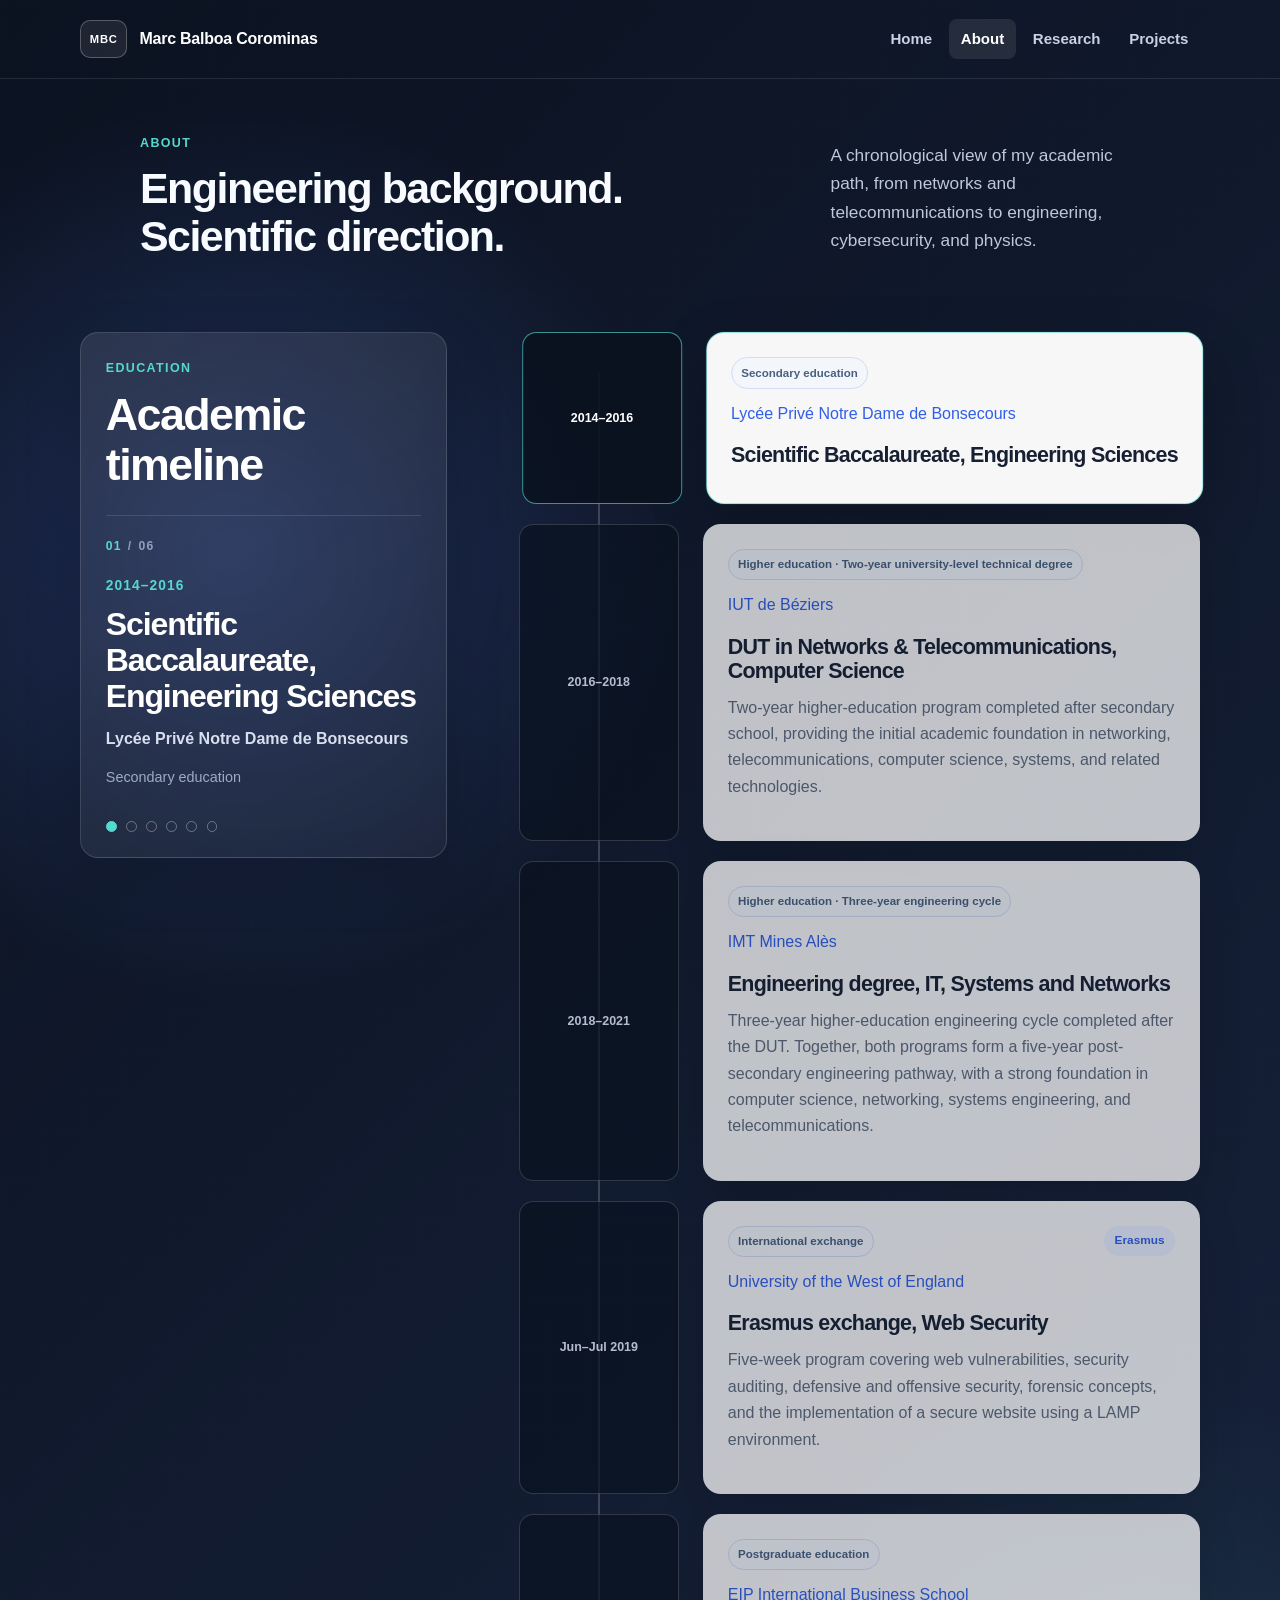
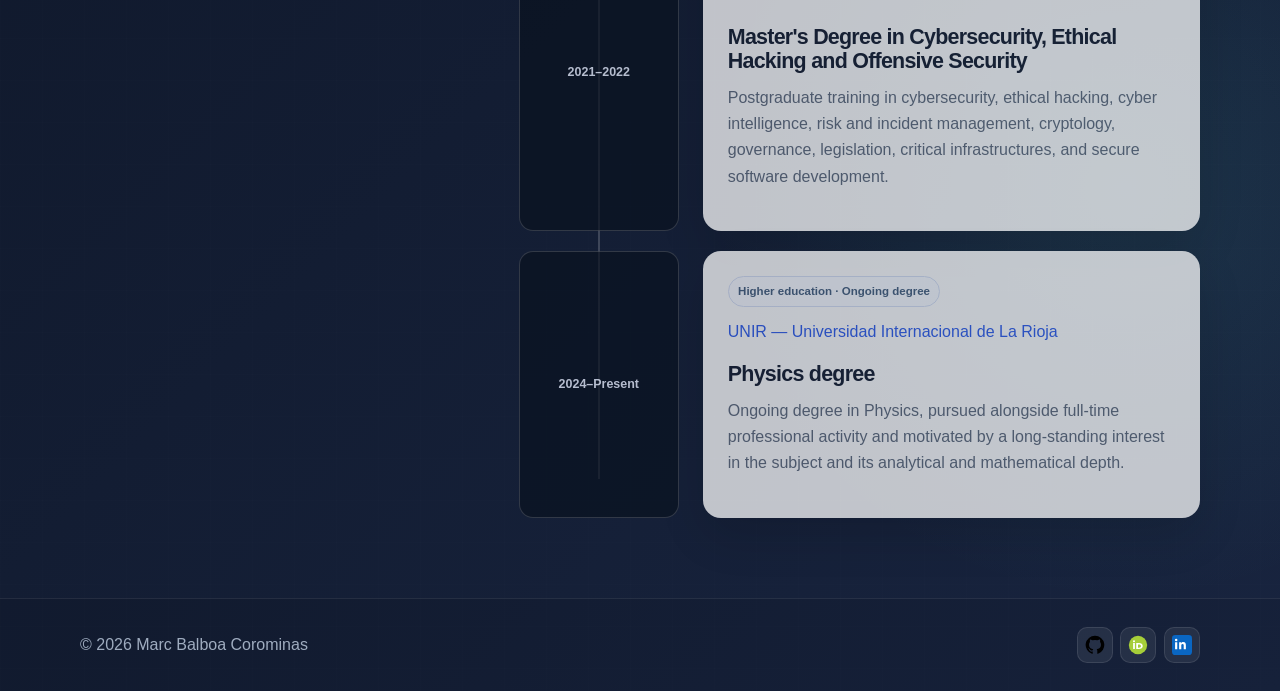
==== commit 91adde8c: "Refine dual career profile and dynamic education timeline" ====
--- a/about.html
+++ b/about.html
@@ -4,11 +4,18 @@
   <meta charset="UTF-8">
   <meta name="viewport" content="width=device-width, initial-scale=1.0">
   <meta name="theme-color" content="#18243f">
+
   <title>About | Marc Balboa Corominas</title>
-  <meta name="description" content="Academic background of Marc Balboa Corominas, from engineering sciences and telecommunications to cybersecurity and physics.">
+
+  <meta
+    name="description"
+    content="Academic background of Marc Balboa Corominas, from engineering sciences and telecommunications to cybersecurity and physics."
+  >
+
   <link rel="icon" href="assets/icons/favicon.svg" type="image/svg+xml">
   <link rel="stylesheet" href="assets/css/style.css">
 </head>
+
 <body class="about-page">
   <div class="about-shell">
     <header class="site-header">
@@ -17,6 +24,7 @@
           <span class="brand-mark" aria-hidden="true">MBC</span>
           <span class="brand-name">Marc Balboa Corominas</span>
         </a>
+
         <nav aria-label="Main navigation">
           <a href="index.html">Home</a>
           <a aria-current="page" href="about.html">About</a>
@@ -32,75 +40,200 @@
           <p class="eyebrow">About</p>
           <h1>Engineering background. Scientific direction.</h1>
         </div>
+
         <p>
           A chronological view of my academic path, from networks and
           telecommunications to engineering, cybersecurity, and physics.
         </p>
       </section>
 
-      <section class="section container education-section education-section-dark">
-        <div class="education-heading">
+      <section class="section container education-explorer">
+        <aside class="education-companion" aria-live="polite">
           <p class="eyebrow">Education</p>
           <h2>Academic timeline</h2>
-        </div>
+
+          <div class="active-education">
+            <p class="active-step">
+              <span id="activeEducationIndex">01</span>
+              <span aria-hidden="true">/</span>
+              <span>06</span>
+            </p>
+
+            <p class="active-years" id="activeEducationYears">2014–2016</p>
+            <h3 id="activeEducationTitle">Scientific Baccalaureate, Engineering Sciences</h3>
+            <p class="active-institution" id="activeEducationInstitution">
+              Lycée Privé Notre Dame de Bonsecours
+            </p>
+            <p class="active-level" id="activeEducationLevel">Secondary education</p>
+          </div>
+
+          <div class="timeline-navigation" aria-label="Academic timeline navigation">
+            <button class="timeline-nav-dot is-active" type="button" data-entry-link="education-01" aria-label="Go to 2014–2016"></button>
+            <button class="timeline-nav-dot" type="button" data-entry-link="education-02" aria-label="Go to 2016–2018"></button>
+            <button class="timeline-nav-dot" type="button" data-entry-link="education-03" aria-label="Go to 2018–2021"></button>
+            <button class="timeline-nav-dot" type="button" data-entry-link="education-04" aria-label="Go to Erasmus exchange"></button>
+            <button class="timeline-nav-dot" type="button" data-entry-link="education-05" aria-label="Go to 2021–2022"></button>
+            <button class="timeline-nav-dot" type="button" data-entry-link="education-06" aria-label="Go to 2024–Present"></button>
+          </div>
+        </aside>
 
         <div class="education-timeline" aria-label="Education timeline">
-          <article class="education-entry">
+          <article
+            class="education-entry is-active"
+            id="education-01"
+            data-index="01"
+            data-years="2014–2016"
+            data-title="Scientific Baccalaureate, Engineering Sciences"
+            data-institution="Lycée Privé Notre Dame de Bonsecours"
+            data-level="Secondary education"
+          >
             <div class="year-block">2014–2016</div>
-            <div class="education-card">
+
+            <div class="education-card">
+              <span class="education-level">Secondary education</span>
               <p class="institution">Lycée Privé Notre Dame de Bonsecours</p>
               <h3>Scientific Baccalaureate, Engineering Sciences</h3>
-              <p>Scientific secondary education with a specialization in engineering sciences. Graduated with <em>Mention Bien</em>.</p>
-            </div>
-          </article>
-
-          <article class="education-entry">
+            </div>
+          </article>
+
+          <article
+            class="education-entry"
+            id="education-02"
+            data-index="02"
+            data-years="2016–2018"
+            data-title="DUT in Networks & Telecommunications, Computer Science"
+            data-institution="IUT de Béziers"
+            data-level="Higher education · Two-year university-level technical degree"
+          >
             <div class="year-block">2016–2018</div>
-            <div class="education-card">
+
+            <div class="education-card">
+              <span class="education-level">
+                Higher education · Two-year university-level technical degree
+              </span>
+
               <p class="institution">IUT de Béziers</p>
+
               <h3>DUT in Networks & Telecommunications, Computer Science</h3>
-              <p>Technical degree providing the initial academic foundation in networking, telecommunications, computer science, systems, and related technologies.</p>
-            </div>
-          </article>
-
-          <article class="education-entry">
+
+              <p>
+                Two-year higher-education program completed after secondary school,
+                providing the initial academic foundation in networking,
+                telecommunications, computer science, systems, and related
+                technologies.
+              </p>
+            </div>
+          </article>
+
+          <article
+            class="education-entry"
+            id="education-03"
+            data-index="03"
+            data-years="2018–2021"
+            data-title="Engineering degree, IT, Systems and Networks"
+            data-institution="IMT Mines Alès"
+            data-level="Higher education · Three-year engineering cycle"
+          >
             <div class="year-block">2018–2021</div>
-            <div class="education-card">
+
+            <div class="education-card">
+              <span class="education-level">
+                Higher education · Three-year engineering cycle
+              </span>
+
               <p class="institution">IMT Mines Alès</p>
+
               <h3>Engineering degree, IT, Systems and Networks</h3>
-              <p>Engineering education with a strong foundation in computer science, networking, systems engineering, telecommunications, and technical problem-solving.</p>
-            </div>
-          </article>
-
-          <article class="education-entry education-entry-compact">
+
+              <p>
+                Three-year higher-education engineering cycle completed after the
+                DUT. Together, both programs form a five-year post-secondary
+                engineering pathway, with a strong foundation in computer science,
+                networking, systems engineering, and telecommunications.
+              </p>
+            </div>
+          </article>
+
+          <article
+            class="education-entry education-entry-compact"
+            id="education-04"
+            data-index="04"
+            data-years="Jun–Jul 2019"
+            data-title="Erasmus exchange, Web Security"
+            data-institution="University of the West of England"
+            data-level="Erasmus"
+          >
             <div class="year-block">Jun–Jul 2019</div>
+
             <div class="education-card">
               <div class="entry-heading">
                 <div>
+                  <span class="education-level">International exchange</span>
                   <p class="institution">University of the West of England</p>
-                  <h3>Summer school exchange, Web Security</h3>
+                  <h3>Erasmus exchange, Web Security</h3>
                 </div>
-                <span class="entry-tag">International summer school</span>
+
+                <span class="entry-tag">Erasmus</span>
               </div>
-              <p>Five-week program covering web vulnerabilities, security auditing, defensive and offensive security, forensic concepts, and the implementation of a secure website using a LAMP environment.</p>
-            </div>
-          </article>
-
-          <article class="education-entry">
+
+              <p>
+                Five-week program covering web vulnerabilities, security auditing,
+                defensive and offensive security, forensic concepts, and the
+                implementation of a secure website using a LAMP environment.
+              </p>
+            </div>
+          </article>
+
+          <article
+            class="education-entry"
+            id="education-05"
+            data-index="05"
+            data-years="2021–2022"
+            data-title="Master's Degree in Cybersecurity, Ethical Hacking and Offensive Security"
+            data-institution="EIP International Business School"
+            data-level="Postgraduate education"
+          >
             <div class="year-block">2021–2022</div>
-            <div class="education-card">
+
+            <div class="education-card">
+              <span class="education-level">Postgraduate education</span>
+
               <p class="institution">EIP International Business School</p>
+
               <h3>Master's Degree in Cybersecurity, Ethical Hacking and Offensive Security</h3>
-              <p>Postgraduate training in cybersecurity, ethical hacking, cyber intelligence, risk and incident management, cryptology, governance, legislation, critical infrastructures, and secure software development.</p>
-            </div>
-          </article>
-
-          <article class="education-entry">
+
+              <p>
+                Postgraduate training in cybersecurity, ethical hacking, cyber
+                intelligence, risk and incident management, cryptology, governance,
+                legislation, critical infrastructures, and secure software
+                development.
+              </p>
+            </div>
+          </article>
+
+          <article
+            class="education-entry"
+            id="education-06"
+            data-index="06"
+            data-years="2024–Present"
+            data-title="Physics degree"
+            data-institution="UNIR — Universidad Internacional de La Rioja"
+            data-level="Higher education · Ongoing degree"
+          >
             <div class="year-block">2024–Present</div>
-            <div class="education-card">
+
+            <div class="education-card">
+              <span class="education-level">Higher education · Ongoing degree</span>
+
               <p class="institution">UNIR — Universidad Internacional de La Rioja</p>
+
               <h3>Physics degree</h3>
-              <p>Ongoing degree in Physics, pursued alongside full-time professional activity and motivated by a long-standing interest in the subject and its analytical and mathematical depth.</p>
+
+              <p>
+                Ongoing degree in Physics, pursued alongside full-time professional
+                activity and motivated by a long-standing interest in the subject
+                and its analytical and mathematical depth.
+              </p>
             </div>
           </article>
         </div>
@@ -110,13 +243,39 @@
     <footer class="site-footer">
       <div class="container footer-inner">
         <p>© 2026 Marc Balboa Corominas</p>
+
         <div class="social-links" aria-label="Professional profiles">
-          <a class="icon-link" href="https://github.com/marc-balboa-corominas" rel="me" aria-label="GitHub"><img src="assets/icons/github.svg" alt=""></a>
-          <a class="icon-link" href="https://orcid.org/0009-0006-7571-9193" rel="me" aria-label="ORCID"><img src="assets/icons/orcid.svg" alt=""></a>
-          <a class="icon-link" href="https://www.linkedin.com/in/marc-balboa-corominas-b39a37172" rel="me" aria-label="LinkedIn"><img src="assets/icons/linkedin.svg" alt=""></a>
+          <a
+            class="icon-link"
+            href="https://github.com/marc-balboa-corominas"
+            rel="me"
+            aria-label="GitHub"
+          >
+            <img src="assets/icons/github.svg" alt="">
+          </a>
+
+          <a
+            class="icon-link"
+            href="https://orcid.org/0009-0006-7571-9193"
+            rel="me"
+            aria-label="ORCID"
+          >
+            <img src="assets/icons/orcid.svg" alt="">
+          </a>
+
+          <a
+            class="icon-link"
+            href="https://www.linkedin.com/in/marc-balboa-corominas-b39a37172"
+            rel="me"
+            aria-label="LinkedIn"
+          >
+            <img src="assets/icons/linkedin.svg" alt="">
+          </a>
         </div>
       </div>
     </footer>
   </div>
+
+  <script src="assets/js/about.js"></script>
 </body>
 </html>
--- a/assets/css/style.css
+++ b/assets/css/style.css
@@ -1373,3 +1373,237 @@
     flex-direction: column;
   }
 }
+
+
+/* =========================================================
+   Version 6 — dual professional/scientific profile
+   and dynamic About timeline
+   ========================================================= */
+
+.home-page .hero {
+  grid-template-columns: minmax(0, 1.3fr) minmax(330px, 0.82fr);
+}
+
+.home-page .profile-list > div {
+  padding-block: 0.7rem;
+}
+
+.home-page .profile-list dd {
+  line-height: 1.42;
+}
+
+/* Dynamic About layout */
+
+.about-page .education-section {
+  display: block;
+}
+
+.education-explorer {
+  display: grid;
+  align-items: start;
+  gap: 4.5rem;
+  grid-template-columns: minmax(260px, 0.7fr) minmax(0, 1.3fr);
+  padding-block: 1.5rem 5rem;
+}
+
+.education-companion {
+  position: sticky;
+  top: 2rem;
+  min-height: 29rem;
+  padding: 1.55rem;
+  border: 1px solid rgba(255, 255, 255, 0.14);
+  border-radius: var(--radius);
+  background:
+    linear-gradient(
+      145deg,
+      rgba(255, 255, 255, 0.1),
+      rgba(255, 255, 255, 0.045)
+    );
+  box-shadow: 0 20px 55px rgba(0, 0, 0, 0.17);
+  backdrop-filter: blur(12px);
+}
+
+.education-companion h2 {
+  margin-bottom: 1.6rem;
+  color: #ffffff;
+}
+
+.active-education {
+  padding-top: 1.25rem;
+  border-top: 1px solid rgba(255, 255, 255, 0.12);
+}
+
+.active-step {
+  display: flex;
+  gap: 0.38rem;
+  margin-bottom: 1.2rem;
+  color: #91a0b9;
+  font-size: 0.76rem;
+  font-weight: 800;
+  letter-spacing: 0.1em;
+}
+
+.active-step span:first-child {
+  color: var(--cyan);
+}
+
+.active-years {
+  margin-bottom: 0.55rem;
+  color: var(--cyan);
+  font-size: 0.86rem;
+  font-weight: 800;
+  letter-spacing: 0.08em;
+  text-transform: uppercase;
+}
+
+.active-education h3 {
+  margin-bottom: 0.75rem;
+  color: #ffffff;
+  font-size: clamp(1.45rem, 2.5vw, 2rem);
+}
+
+.active-institution {
+  margin-bottom: 0.8rem;
+  color: #d8e0ef;
+  font-weight: 680;
+}
+
+.active-level {
+  margin-bottom: 0;
+  color: #9eacc1;
+  font-size: 0.9rem;
+}
+
+.timeline-navigation {
+  display: flex;
+  flex-wrap: wrap;
+  gap: 0.58rem;
+  margin-top: 2rem;
+}
+
+.timeline-nav-dot {
+  width: 0.68rem;
+  height: 0.68rem;
+  padding: 0;
+  border: 1px solid rgba(255, 255, 255, 0.32);
+  border-radius: 50%;
+  background: transparent;
+  cursor: pointer;
+}
+
+.timeline-nav-dot:hover,
+.timeline-nav-dot:focus-visible,
+.timeline-nav-dot.is-active {
+  border-color: var(--cyan);
+  background: var(--cyan);
+}
+
+.about-page .education-timeline {
+  --year-column: 10rem;
+  --rail-center: calc(var(--year-column) / 2);
+  gap: 1.25rem;
+}
+
+.about-page .education-timeline::before {
+  left: calc(var(--rail-center) - 1px);
+}
+
+.about-page .education-entry {
+  grid-template-columns: var(--year-column) minmax(0, 1fr);
+  scroll-margin-top: 7rem;
+  opacity: 0.76;
+  transition:
+    opacity 180ms ease,
+    transform 180ms ease;
+}
+
+.about-page .education-entry.is-active {
+  opacity: 1;
+  transform: translateX(0.2rem);
+}
+
+.about-page .year-block {
+  width: 100%;
+}
+
+.education-level {
+  display: inline-flex;
+  margin-bottom: 0.75rem;
+  padding: 0.32rem 0.58rem;
+  border: 1px solid #d3dcf1;
+  border-radius: 999px;
+  color: #48617f;
+  background: #f3f6fb;
+  font-size: 0.72rem;
+  font-weight: 760;
+}
+
+.about-page .education-card {
+  border-color: rgba(255, 255, 255, 0.16);
+}
+
+.about-page .education-entry.is-active .education-card {
+  border-color: rgba(85, 216, 205, 0.55);
+  box-shadow:
+    0 22px 60px rgba(0, 0, 0, 0.2),
+    0 0 0 1px rgba(85, 216, 205, 0.08);
+}
+
+.about-page .education-entry.is-active .year-block {
+  border-color: rgba(85, 216, 205, 0.65);
+  color: #ffffff;
+}
+
+@media (max-width: 920px) {
+  .home-page .hero,
+  .education-explorer {
+    grid-template-columns: 1fr;
+  }
+
+  .education-companion {
+    position: relative;
+    top: auto;
+    min-height: auto;
+  }
+}
+
+@media (max-width: 680px) {
+  .education-explorer {
+    gap: 2rem;
+    padding-bottom: 4rem;
+  }
+
+  .education-companion {
+    padding: 1.25rem;
+  }
+
+  .about-page .education-timeline {
+    --year-column: 1fr;
+  }
+
+  .about-page .education-timeline::before {
+    display: none;
+  }
+
+  .about-page .education-entry {
+    grid-template-columns: 1fr;
+    padding-left: 0;
+  }
+
+  .about-page .year-block {
+    width: fit-content;
+    min-height: auto;
+    margin-left: 0;
+    padding: 0.48rem 0.7rem;
+  }
+
+  .about-page .education-entry.is-active {
+    transform: none;
+  }
+}
+
+@media (prefers-reduced-motion: reduce) {
+  .about-page .education-entry {
+    transition: none;
+  }
+}
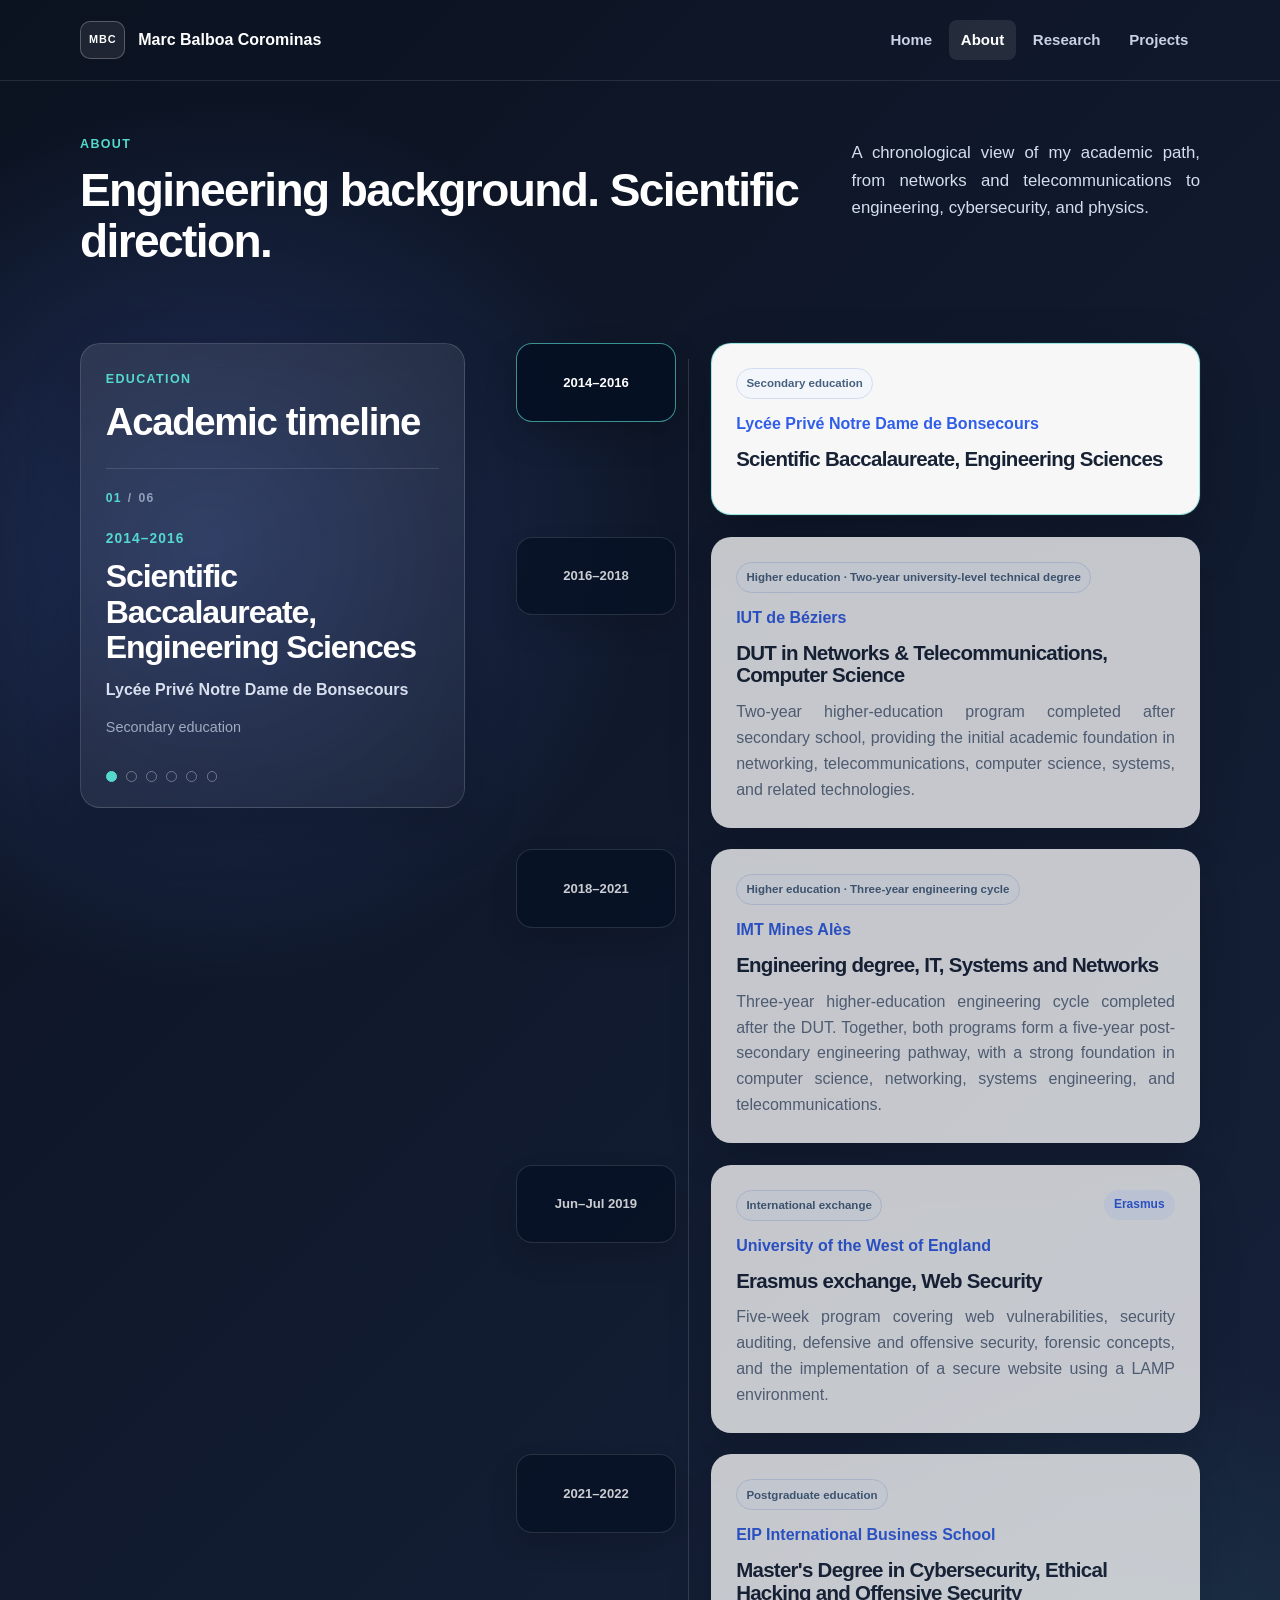
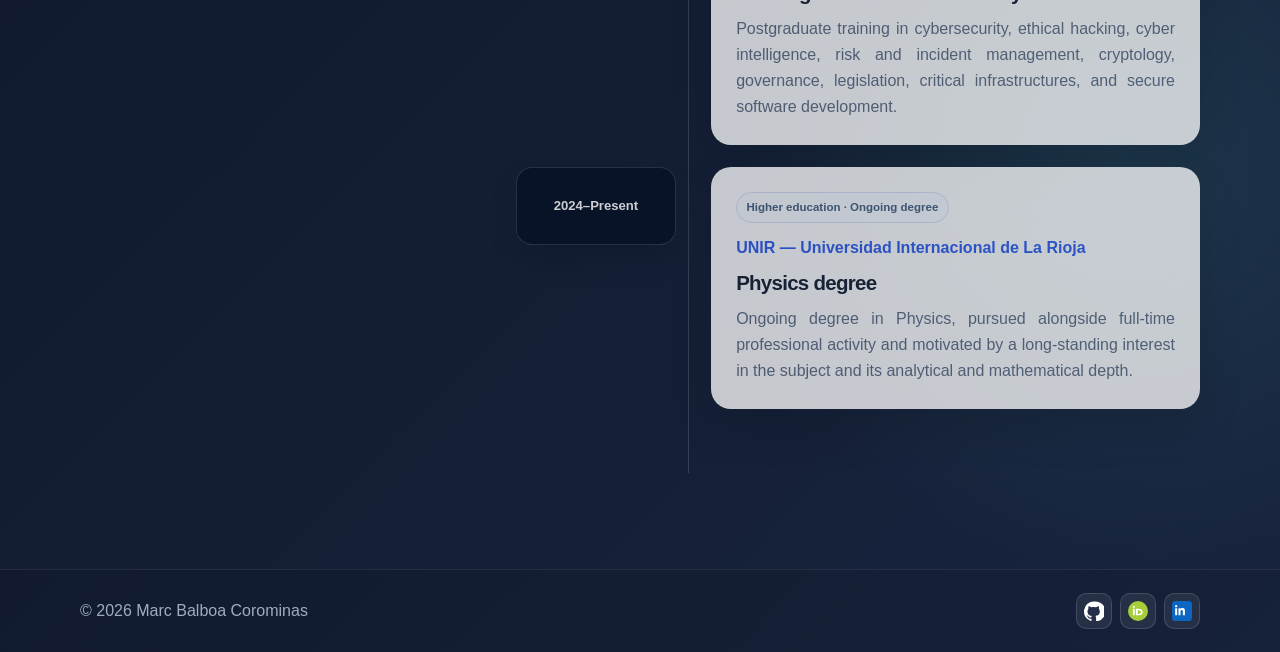
==== commit b5469e82: "Fix About timeline layout and Research text alignment" ====
--- a/about.html
+++ b/about.html
@@ -1,281 +1,144 @@
 <!DOCTYPE html>
 <html lang="en">
 <head>
-  <meta charset="UTF-8">
-  <meta name="viewport" content="width=device-width, initial-scale=1.0">
-  <meta name="theme-color" content="#18243f">
+<meta charset="UTF-8">
+<meta name="viewport" content="width=device-width, initial-scale=1.0">
+<meta name="theme-color" content="#18243f">
+<title>About | Marc Balboa Corominas</title>
+<meta name="description" content="Academic background of Marc Balboa Corominas, from engineering sciences and telecommunications to cybersecurity and physics.">
+<link rel="icon" href="assets/icons/favicon.svg" type="image/svg+xml">
+<link rel="stylesheet" href="assets/css/style.css">
+</head>
+<body>
+<div class="site-shell about-shell">
 
-  <title>About | Marc Balboa Corominas</title>
+<header class="site-header">
+  <div class="container header-inner">
+    <a class="brand" href="index.html" aria-label="Marc Balboa Corominas, home">
+      <span class="brand-mark" aria-hidden="true">MBC</span>
+      <span class="brand-name">Marc Balboa Corominas</span>
+    </a>
+    <nav aria-label="Main navigation">
+      <a href="index.html">Home</a>
+      <a aria-current="page" href="about.html">About</a>
+      <a href="research.html">Research</a>
+      <a href="projects.html">Projects</a>
+    </nav>
+  </div>
+</header>
 
-  <meta
-    name="description"
-    content="Academic background of Marc Balboa Corominas, from engineering sciences and telecommunications to cybersecurity and physics."
-  >
+<main>
+  <section class="page-hero container">
+    <div>
+      <p class="eyebrow">About</p>
+      <h1>Engineering background. Scientific direction.</h1>
+    </div>
+    <p>A chronological view of my academic path, from networks and telecommunications to engineering, cybersecurity, and physics.</p>
+  </section>
 
-  <link rel="icon" href="assets/icons/favicon.svg" type="image/svg+xml">
-  <link rel="stylesheet" href="assets/css/style.css">
-</head>
+  <section class="container education-explorer">
+    <aside class="education-companion" aria-live="polite">
+      <p class="eyebrow">Education</p>
+      <h2>Academic timeline</h2>
+      <div class="active-education">
+        <p class="active-step"><span id="activeEducationIndex">01</span><span aria-hidden="true">/</span><span>06</span></p>
+        <p class="active-years" id="activeEducationYears">2014–2016</p>
+        <h3 id="activeEducationTitle">Scientific Baccalaureate, Engineering Sciences</h3>
+        <p class="active-institution" id="activeEducationInstitution">Lycée Privé Notre Dame de Bonsecours</p>
+        <p class="active-level" id="activeEducationLevel">Secondary education</p>
+      </div>
+      <div class="timeline-navigation" aria-label="Academic timeline navigation">
+        <button class="timeline-nav-dot is-active" type="button" data-entry-link="education-01" aria-label="Go to 2014–2016"></button>
+        <button class="timeline-nav-dot" type="button" data-entry-link="education-02" aria-label="Go to 2016–2018"></button>
+        <button class="timeline-nav-dot" type="button" data-entry-link="education-03" aria-label="Go to 2018–2021"></button>
+        <button class="timeline-nav-dot" type="button" data-entry-link="education-04" aria-label="Go to Erasmus exchange"></button>
+        <button class="timeline-nav-dot" type="button" data-entry-link="education-05" aria-label="Go to 2021–2022"></button>
+        <button class="timeline-nav-dot" type="button" data-entry-link="education-06" aria-label="Go to 2024–Present"></button>
+      </div>
+    </aside>
 
-<body class="about-page">
-  <div class="about-shell">
-    <header class="site-header">
-      <div class="container header-inner">
-        <a class="brand" href="index.html" aria-label="Marc Balboa Corominas, home">
-          <span class="brand-mark" aria-hidden="true">MBC</span>
-          <span class="brand-name">Marc Balboa Corominas</span>
-        </a>
+    <div class="education-timeline" aria-label="Education timeline">
+      <article class="education-entry is-active" id="education-01" data-index="01" data-years="2014–2016" data-title="Scientific Baccalaureate, Engineering Sciences" data-institution="Lycée Privé Notre Dame de Bonsecours" data-level="Secondary education">
+        <div class="year-block">2014–2016</div>
+        <div class="education-card">
+          <span class="education-level">Secondary education</span>
+          <p class="institution">Lycée Privé Notre Dame de Bonsecours</p>
+          <h3>Scientific Baccalaureate, Engineering Sciences</h3>
+        </div>
+      </article>
 
-        <nav aria-label="Main navigation">
-          <a href="index.html">Home</a>
-          <a aria-current="page" href="about.html">About</a>
-          <a href="research.html">Research</a>
-          <a href="projects.html">Projects</a>
-        </nav>
-      </div>
-    </header>
+      <article class="education-entry" id="education-02" data-index="02" data-years="2016–2018" data-title="DUT in Networks & Telecommunications, Computer Science" data-institution="IUT de Béziers" data-level="Higher education · Two-year university-level technical degree">
+        <div class="year-block">2016–2018</div>
+        <div class="education-card">
+          <span class="education-level">Higher education · Two-year university-level technical degree</span>
+          <p class="institution">IUT de Béziers</p>
+          <h3>DUT in Networks & Telecommunications, Computer Science</h3>
+          <p>Two-year higher-education program completed after secondary school, providing the initial academic foundation in networking, telecommunications, computer science, systems, and related technologies.</p>
+        </div>
+      </article>
 
-    <main>
-      <section class="page-hero compact-hero container">
-        <div>
-          <p class="eyebrow">About</p>
-          <h1>Engineering background. Scientific direction.</h1>
+      <article class="education-entry" id="education-03" data-index="03" data-years="2018–2021" data-title="Engineering degree, IT, Systems and Networks" data-institution="IMT Mines Alès" data-level="Higher education · Three-year engineering cycle">
+        <div class="year-block">2018–2021</div>
+        <div class="education-card">
+          <span class="education-level">Higher education · Three-year engineering cycle</span>
+          <p class="institution">IMT Mines Alès</p>
+          <h3>Engineering degree, IT, Systems and Networks</h3>
+          <p>Three-year higher-education engineering cycle completed after the DUT. Together, both programs form a five-year post-secondary engineering pathway, with a strong foundation in computer science, networking, systems engineering, and telecommunications.</p>
         </div>
+      </article>
 
-        <p>
-          A chronological view of my academic path, from networks and
-          telecommunications to engineering, cybersecurity, and physics.
-        </p>
-      </section>
+      <article class="education-entry" id="education-04" data-index="04" data-years="Jun–Jul 2019" data-title="Erasmus exchange, Web Security" data-institution="University of the West of England" data-level="Erasmus">
+        <div class="year-block">Jun–Jul 2019</div>
+        <div class="education-card">
+          <div class="entry-heading">
+            <div>
+              <span class="education-level">International exchange</span>
+              <p class="institution">University of the West of England</p>
+              <h3>Erasmus exchange, Web Security</h3>
+            </div>
+            <span class="entry-tag">Erasmus</span>
+          </div>
+          <p>Five-week program covering web vulnerabilities, security auditing, defensive and offensive security, forensic concepts, and the implementation of a secure website using a LAMP environment.</p>
+        </div>
+      </article>
 
-      <section class="section container education-explorer">
-        <aside class="education-companion" aria-live="polite">
-          <p class="eyebrow">Education</p>
-          <h2>Academic timeline</h2>
+      <article class="education-entry" id="education-05" data-index="05" data-years="2021–2022" data-title="Master's Degree in Cybersecurity, Ethical Hacking and Offensive Security" data-institution="EIP International Business School" data-level="Postgraduate education">
+        <div class="year-block">2021–2022</div>
+        <div class="education-card">
+          <span class="education-level">Postgraduate education</span>
+          <p class="institution">EIP International Business School</p>
+          <h3>Master's Degree in Cybersecurity, Ethical Hacking and Offensive Security</h3>
+          <p>Postgraduate training in cybersecurity, ethical hacking, cyber intelligence, risk and incident management, cryptology, governance, legislation, critical infrastructures, and secure software development.</p>
+        </div>
+      </article>
 
-          <div class="active-education">
-            <p class="active-step">
-              <span id="activeEducationIndex">01</span>
-              <span aria-hidden="true">/</span>
-              <span>06</span>
-            </p>
+      <article class="education-entry" id="education-06" data-index="06" data-years="2024–Present" data-title="Physics degree" data-institution="UNIR — Universidad Internacional de La Rioja" data-level="Higher education · Ongoing degree">
+        <div class="year-block">2024–Present</div>
+        <div class="education-card">
+          <span class="education-level">Higher education · Ongoing degree</span>
+          <p class="institution">UNIR — Universidad Internacional de La Rioja</p>
+          <h3>Physics degree</h3>
+          <p>Ongoing degree in Physics, pursued alongside full-time professional activity and motivated by a long-standing interest in the subject and its analytical and mathematical depth.</p>
+        </div>
+      </article>
+    </div>
+  </section>
+</main>
 
-            <p class="active-years" id="activeEducationYears">2014–2016</p>
-            <h3 id="activeEducationTitle">Scientific Baccalaureate, Engineering Sciences</h3>
-            <p class="active-institution" id="activeEducationInstitution">
-              Lycée Privé Notre Dame de Bonsecours
-            </p>
-            <p class="active-level" id="activeEducationLevel">Secondary education</p>
-          </div>
+<footer class="site-footer">
+  <div class="container footer-inner">
+    <p>© 2026 Marc Balboa Corominas</p>
+    
+<div class="social-links" aria-label="Professional profiles">
+  <a class="icon-link" href="https://github.com/marc-balboa-corominas" rel="me" aria-label="GitHub"><img src="assets/icons/github.svg" alt=""></a>
+  <a class="icon-link" href="https://orcid.org/0009-0006-7571-9193" rel="me" aria-label="ORCID"><img src="assets/icons/orcid.svg" alt=""></a>
+  <a class="icon-link" href="https://www.linkedin.com/in/marc-balboa-corominas-b39a37172" rel="me" aria-label="LinkedIn"><img src="assets/icons/linkedin.svg" alt=""></a>
+</div>
 
-          <div class="timeline-navigation" aria-label="Academic timeline navigation">
-            <button class="timeline-nav-dot is-active" type="button" data-entry-link="education-01" aria-label="Go to 2014–2016"></button>
-            <button class="timeline-nav-dot" type="button" data-entry-link="education-02" aria-label="Go to 2016–2018"></button>
-            <button class="timeline-nav-dot" type="button" data-entry-link="education-03" aria-label="Go to 2018–2021"></button>
-            <button class="timeline-nav-dot" type="button" data-entry-link="education-04" aria-label="Go to Erasmus exchange"></button>
-            <button class="timeline-nav-dot" type="button" data-entry-link="education-05" aria-label="Go to 2021–2022"></button>
-            <button class="timeline-nav-dot" type="button" data-entry-link="education-06" aria-label="Go to 2024–Present"></button>
-          </div>
-        </aside>
+  </div>
+</footer>
 
-        <div class="education-timeline" aria-label="Education timeline">
-          <article
-            class="education-entry is-active"
-            id="education-01"
-            data-index="01"
-            data-years="2014–2016"
-            data-title="Scientific Baccalaureate, Engineering Sciences"
-            data-institution="Lycée Privé Notre Dame de Bonsecours"
-            data-level="Secondary education"
-          >
-            <div class="year-block">2014–2016</div>
-
-            <div class="education-card">
-              <span class="education-level">Secondary education</span>
-              <p class="institution">Lycée Privé Notre Dame de Bonsecours</p>
-              <h3>Scientific Baccalaureate, Engineering Sciences</h3>
-            </div>
-          </article>
-
-          <article
-            class="education-entry"
-            id="education-02"
-            data-index="02"
-            data-years="2016–2018"
-            data-title="DUT in Networks & Telecommunications, Computer Science"
-            data-institution="IUT de Béziers"
-            data-level="Higher education · Two-year university-level technical degree"
-          >
-            <div class="year-block">2016–2018</div>
-
-            <div class="education-card">
-              <span class="education-level">
-                Higher education · Two-year university-level technical degree
-              </span>
-
-              <p class="institution">IUT de Béziers</p>
-
-              <h3>DUT in Networks & Telecommunications, Computer Science</h3>
-
-              <p>
-                Two-year higher-education program completed after secondary school,
-                providing the initial academic foundation in networking,
-                telecommunications, computer science, systems, and related
-                technologies.
-              </p>
-            </div>
-          </article>
-
-          <article
-            class="education-entry"
-            id="education-03"
-            data-index="03"
-            data-years="2018–2021"
-            data-title="Engineering degree, IT, Systems and Networks"
-            data-institution="IMT Mines Alès"
-            data-level="Higher education · Three-year engineering cycle"
-          >
-            <div class="year-block">2018–2021</div>
-
-            <div class="education-card">
-              <span class="education-level">
-                Higher education · Three-year engineering cycle
-              </span>
-
-              <p class="institution">IMT Mines Alès</p>
-
-              <h3>Engineering degree, IT, Systems and Networks</h3>
-
-              <p>
-                Three-year higher-education engineering cycle completed after the
-                DUT. Together, both programs form a five-year post-secondary
-                engineering pathway, with a strong foundation in computer science,
-                networking, systems engineering, and telecommunications.
-              </p>
-            </div>
-          </article>
-
-          <article
-            class="education-entry education-entry-compact"
-            id="education-04"
-            data-index="04"
-            data-years="Jun–Jul 2019"
-            data-title="Erasmus exchange, Web Security"
-            data-institution="University of the West of England"
-            data-level="Erasmus"
-          >
-            <div class="year-block">Jun–Jul 2019</div>
-
-            <div class="education-card">
-              <div class="entry-heading">
-                <div>
-                  <span class="education-level">International exchange</span>
-                  <p class="institution">University of the West of England</p>
-                  <h3>Erasmus exchange, Web Security</h3>
-                </div>
-
-                <span class="entry-tag">Erasmus</span>
-              </div>
-
-              <p>
-                Five-week program covering web vulnerabilities, security auditing,
-                defensive and offensive security, forensic concepts, and the
-                implementation of a secure website using a LAMP environment.
-              </p>
-            </div>
-          </article>
-
-          <article
-            class="education-entry"
-            id="education-05"
-            data-index="05"
-            data-years="2021–2022"
-            data-title="Master's Degree in Cybersecurity, Ethical Hacking and Offensive Security"
-            data-institution="EIP International Business School"
-            data-level="Postgraduate education"
-          >
-            <div class="year-block">2021–2022</div>
-
-            <div class="education-card">
-              <span class="education-level">Postgraduate education</span>
-
-              <p class="institution">EIP International Business School</p>
-
-              <h3>Master's Degree in Cybersecurity, Ethical Hacking and Offensive Security</h3>
-
-              <p>
-                Postgraduate training in cybersecurity, ethical hacking, cyber
-                intelligence, risk and incident management, cryptology, governance,
-                legislation, critical infrastructures, and secure software
-                development.
-              </p>
-            </div>
-          </article>
-
-          <article
-            class="education-entry"
-            id="education-06"
-            data-index="06"
-            data-years="2024–Present"
-            data-title="Physics degree"
-            data-institution="UNIR — Universidad Internacional de La Rioja"
-            data-level="Higher education · Ongoing degree"
-          >
-            <div class="year-block">2024–Present</div>
-
-            <div class="education-card">
-              <span class="education-level">Higher education · Ongoing degree</span>
-
-              <p class="institution">UNIR — Universidad Internacional de La Rioja</p>
-
-              <h3>Physics degree</h3>
-
-              <p>
-                Ongoing degree in Physics, pursued alongside full-time professional
-                activity and motivated by a long-standing interest in the subject
-                and its analytical and mathematical depth.
-              </p>
-            </div>
-          </article>
-        </div>
-      </section>
-    </main>
-
-    <footer class="site-footer">
-      <div class="container footer-inner">
-        <p>© 2026 Marc Balboa Corominas</p>
-
-        <div class="social-links" aria-label="Professional profiles">
-          <a
-            class="icon-link"
-            href="https://github.com/marc-balboa-corominas"
-            rel="me"
-            aria-label="GitHub"
-          >
-            <img src="assets/icons/github.svg" alt="">
-          </a>
-
-          <a
-            class="icon-link"
-            href="https://orcid.org/0009-0006-7571-9193"
-            rel="me"
-            aria-label="ORCID"
-          >
-            <img src="assets/icons/orcid.svg" alt="">
-          </a>
-
-          <a
-            class="icon-link"
-            href="https://www.linkedin.com/in/marc-balboa-corominas-b39a37172"
-            rel="me"
-            aria-label="LinkedIn"
-          >
-            <img src="assets/icons/linkedin.svg" alt="">
-          </a>
-        </div>
-      </div>
-    </footer>
-  </div>
-
-  <script src="assets/js/about.js"></script>
+<script src="assets/js/about.js"></script>
+</div>
 </body>
-</html>
+</html>
--- a/assets/css/style.css
+++ b/assets/css/style.css
@@ -1,1609 +1,256 @@
-:root {
-  --ink: #0b1220;
-  --ink-soft: #111b30;
-  --paper: #ffffff;
-  --surface: #f3f6fb;
-  --surface-strong: #e8eef8;
-  --text: #172033;
-  --muted: #5f6b7d;
-  --line: #d8dfeb;
-  --accent: #5b82ff;
-  --accent-strong: #315ee8;
-  --accent-soft: #eaf0ff;
-  --cyan: #55d8cd;
-  --max-width: 1120px;
-  --radius: 18px;
-  --shadow: 0 18px 50px rgba(11, 18, 32, 0.09);
-}
-
-* { box-sizing: border-box; }
-
-html {
-  color: var(--text);
-  background: var(--paper);
-  font-family: Inter, ui-sans-serif, -apple-system, BlinkMacSystemFont, "Segoe UI", Roboto, Helvetica, Arial, sans-serif;
-  line-height: 1.65;
-  scroll-behavior: smooth;
-}
-
-body { margin: 0; }
-a { color: inherit; }
-img, svg { max-width: 100%; }
-
-.container {
-  width: min(calc(100% - 2.5rem), var(--max-width));
-  margin-inline: auto;
-}
-
-.hero-shell,
-.page-shell {
-  position: relative;
-  overflow: hidden;
-  color: #f8fbff;
-  background:
-    radial-gradient(circle at 82% 18%, rgba(85, 216, 205, 0.17), transparent 24rem),
-    radial-gradient(circle at 12% 80%, rgba(91, 130, 255, 0.18), transparent 28rem),
-    linear-gradient(135deg, var(--ink) 0%, var(--ink-soft) 100%);
-}
-
-.page-shell-about {
-  background:
-    radial-gradient(circle at 18% 30%, rgba(91, 130, 255, 0.23), transparent 28rem),
-    linear-gradient(135deg, #0b1220 0%, #18243f 100%);
-}
-
-.page-shell-research {
-  background:
-    radial-gradient(circle at 80% 30%, rgba(85, 216, 205, 0.2), transparent 26rem),
-    linear-gradient(135deg, #08131d 0%, #132f3d 100%);
-}
-
-.page-shell-projects {
-  background:
-    radial-gradient(circle at 18% 25%, rgba(91, 130, 255, 0.24), transparent 26rem),
-    radial-gradient(circle at 85% 80%, rgba(85, 216, 205, 0.12), transparent 22rem),
-    linear-gradient(135deg, #11101d 0%, #1b1d38 100%);
-}
-
-.hero-shell::before,
-.page-shell::before {
-  position: absolute;
-  inset: 0;
-  content: "";
-  pointer-events: none;
-  opacity: 0.22;
+
+:root{
+  --bg:#0b1220;
+  --bg2:#132742;
+  --surface:#ffffff;
+  --surface-soft:#f4f7fb;
+  --text:#182235;
+  --muted:#5f6d83;
+  --line:#d8deeb;
+  --accent:#55d8cd;
+  --accent-2:#5b82ff;
+  --shadow:0 18px 50px rgba(0,0,0,.18);
+  --radius:20px;
+  --max-width:1120px;
+}
+*{box-sizing:border-box}
+html{
+  font-family:Inter,ui-sans-serif,-apple-system,BlinkMacSystemFont,"Segoe UI",Roboto,Helvetica,Arial,sans-serif;
+  line-height:1.62;
+  background:#08111d;
+  color:#fff;
+}
+body{margin:0}
+a{color:inherit;text-decoration:none}
+img{max-width:100%}
+.container{width:min(calc(100% - 2.5rem),var(--max-width));margin-inline:auto}
+body::before{
+  content:"";
+  position:fixed;inset:0;pointer-events:none;opacity:.18;
   background-image:
-    linear-gradient(rgba(255, 255, 255, 0.035) 1px, transparent 1px),
-    linear-gradient(90deg, rgba(255, 255, 255, 0.035) 1px, transparent 1px);
-  background-size: 42px 42px;
-}
-
-.site-header,
-.hero,
-.page-hero { position: relative; z-index: 1; }
-
-.site-header {
-  border-bottom: 1px solid rgba(255, 255, 255, 0.1);
-}
-
-.header-inner {
-  display: flex;
-  min-height: 78px;
-  align-items: center;
-  justify-content: space-between;
-  gap: 2rem;
-}
-
-.header-right {
-  display: flex;
-  align-items: center;
-  gap: 1.25rem;
-}
-
-.brand {
-  display: inline-flex;
-  align-items: center;
-  gap: 0.75rem;
-  color: #fff;
-  text-decoration: none;
-}
-
-.brand-mark {
-  display: grid;
-  min-width: 44px;
-  height: 38px;
-  padding-inline: 0.55rem;
-  place-items: center;
-  border: 1px solid rgba(255, 255, 255, 0.25);
-  border-radius: 10px;
-  background: rgba(255, 255, 255, 0.08);
-  font-size: 0.7rem;
-  font-weight: 850;
-  letter-spacing: 0.07em;
-}
-
-.brand-name {
-  font-weight: 750;
-  letter-spacing: -0.015em;
-}
-
-nav {
-  display: flex;
-  flex-wrap: wrap;
-  gap: 0.35rem;
-}
-
-nav a {
-  padding: 0.48rem 0.72rem;
-  border-radius: 8px;
-  color: #c8d2e4;
-  font-size: 0.94rem;
-  font-weight: 620;
-  text-decoration: none;
-}
-
-nav a:hover,
-nav a:focus-visible,
-nav a[aria-current="page"] {
-  color: #fff;
-  background: rgba(255, 255, 255, 0.09);
-}
-
-.social-links {
-  display: flex;
-  align-items: center;
-  gap: 0.48rem;
-}
-
-.icon-link {
-  display: grid;
-  width: 36px;
-  height: 36px;
-  place-items: center;
-  border: 1px solid rgba(255, 255, 255, 0.14);
-  border-radius: 10px;
-  background: rgba(255, 255, 255, 0.07);
-  text-decoration: none;
-  transition: transform 140ms ease, background 140ms ease, border-color 140ms ease;
-}
-
-.icon-link:hover,
-.icon-link:focus-visible {
-  transform: translateY(-1px);
-  border-color: rgba(255, 255, 255, 0.35);
-  background: rgba(255, 255, 255, 0.13);
-}
-
-.icon-link img {
-  width: 20px;
-  height: 20px;
-}
-
-.hero {
-  display: grid;
-  min-height: 610px;
-  align-items: center;
-  gap: 4.5rem;
-  grid-template-columns: minmax(0, 1.45fr) minmax(300px, 0.75fr);
-  padding-block: 6rem;
-}
-
-.hero-copy { max-width: 760px; }
-
-.eyebrow,
-.panel-label,
-.project-type,
-.card-number,
-.timeline-label {
-  margin: 0 0 0.65rem;
-  color: var(--cyan);
-  font-size: 0.78rem;
-  font-weight: 800;
-  letter-spacing: 0.11em;
-  text-transform: uppercase;
-}
-
-.eyebrow-dark,
-.section .panel-label,
-.section .project-type,
-.timeline-label {
-  color: var(--accent-strong);
-}
-
-h1, h2, h3 {
-  margin-top: 0;
-  line-height: 1.12;
-  letter-spacing: -0.035em;
-}
-
-h1 {
-  max-width: 860px;
-  margin-bottom: 1.35rem;
-  font-size: clamp(2.7rem, 5.2vw, 4.6rem);
-  font-weight: 780;
-}
-
-h2 {
-  margin-bottom: 1rem;
-  font-size: clamp(1.9rem, 3.5vw, 2.8rem);
-  font-weight: 760;
-}
-
-h3 {
-  margin-bottom: 0.75rem;
-  font-size: 1.34rem;
-  font-weight: 740;
-}
-
-p { margin-top: 0; }
-
-.hero-intro {
-  max-width: 720px;
-  margin-bottom: 1rem;
-  color: #e6ecf7;
-  font-size: clamp(1.16rem, 2vw, 1.42rem);
-  line-height: 1.55;
-}
-
-.hero-support {
-  max-width: 670px;
-  color: #aebbd1;
-  font-size: 1.03rem;
-}
-
-.actions {
-  display: flex;
-  flex-wrap: wrap;
-  gap: 0.85rem;
-  margin-top: 2rem;
-}
-
-.button {
-  display: inline-flex;
-  min-height: 46px;
-  align-items: center;
-  justify-content: center;
-  padding: 0.72rem 1.1rem;
-  border: 1px solid transparent;
-  border-radius: 10px;
-  font-weight: 720;
-  text-decoration: none;
-  transition: transform 150ms ease, border-color 150ms ease, background 150ms ease;
-}
-
-.button:hover,
-.button:focus-visible { transform: translateY(-1px); }
-
-.button-primary { color: #fff; background: var(--accent); }
-.button-primary:hover,
-.button-primary:focus-visible { background: var(--accent-strong); }
-
-.button-secondary {
-  border-color: rgba(255, 255, 255, 0.24);
-  color: #fff;
-  background: rgba(255, 255, 255, 0.06);
-}
-
-.button-secondary:hover,
-.button-secondary:focus-visible {
-  border-color: rgba(255, 255, 255, 0.45);
-  background: rgba(255, 255, 255, 0.1);
-}
-
-.profile-panel {
-  padding: 1.5rem;
-  border: 1px solid rgba(255, 255, 255, 0.14);
-  border-radius: var(--radius);
-  background: rgba(255, 255, 255, 0.065);
-  box-shadow: 0 24px 70px rgba(0, 0, 0, 0.2);
-  backdrop-filter: blur(12px);
-}
-
-.profile-panel-top {
-  display: flex;
-  align-items: flex-start;
-  justify-content: space-between;
-  gap: 1rem;
-}
-
-.profile-panel-top h2 {
-  margin-bottom: 0.5rem;
-  font-size: 1.25rem;
-}
-
-.profile-list { margin: 0; }
-
-.profile-list > div {
-  padding: 0.9rem 0;
-  border-bottom: 1px solid rgba(255, 255, 255, 0.1);
-}
-
-.profile-list > div:last-child { border-bottom: 0; }
-
-.profile-list dt {
-  margin-bottom: 0.18rem;
-  color: #93a3bc;
-  font-size: 0.8rem;
-  font-weight: 700;
-  letter-spacing: 0.05em;
-  text-transform: uppercase;
-}
-
-.profile-list dd {
-  margin: 0;
-  color: #fff;
-  font-weight: 650;
-}
-
-.page-hero {
-  max-width: 1000px;
-  padding-block: 4.6rem 5rem;
-}
-
-.compact-hero {
-  display: grid;
-  align-items: end;
-  gap: 3rem;
-  grid-template-columns: minmax(0, 1.35fr) minmax(300px, 0.65fr);
-}
-
-.compact-hero h1 {
-  max-width: 760px;
-  margin-bottom: 0;
-  font-size: clamp(2.35rem, 4.4vw, 3.55rem);
-}
-
-.compact-hero > p {
-  margin-bottom: 0.35rem;
-  color: #bdc8da;
-  font-size: 1.08rem;
-}
-
-.section { padding-block: 5.5rem; }
-.section-muted { background: var(--surface); }
-
-.section-heading {
-  max-width: 740px;
-  margin-bottom: 2.5rem;
-}
-
-.section-heading > p:last-child {
-  color: var(--muted);
-  font-size: 1.08rem;
-}
-
-.section-heading-inline {
-  display: flex;
-  max-width: none;
-  align-items: end;
-  justify-content: space-between;
-  gap: 2rem;
-}
-
-.focus-grid,
-.principles-grid {
-  display: grid;
-  gap: 1.25rem;
-}
-
-.focus-grid { grid-template-columns: repeat(3, minmax(0, 1fr)); }
-.principles-grid { grid-template-columns: repeat(2, minmax(0, 1fr)); }
-
-.focus-card,
-.principles-grid article {
-  padding: 1.65rem;
-  border: 1px solid var(--line);
-  border-radius: var(--radius);
-  background: var(--paper);
-}
-
-.focus-card { min-height: 240px; }
-.focus-card p,
-.principles-grid p { color: var(--muted); }
-
-.card-number {
-  display: block;
-  color: var(--accent-strong);
-}
-
-.project-feature {
-  display: grid;
-  align-items: start;
-  gap: 3rem;
-  padding: 2rem;
-  border: 1px solid var(--line);
-  border-radius: var(--radius);
-  background: var(--paper);
-  box-shadow: var(--shadow);
-  grid-template-columns: minmax(0, 1.4fr) minmax(250px, 0.6fr);
-}
-
-.project-feature p { color: var(--muted); }
-
-.tag-list,
-.check-list {
-  margin: 0;
-  padding: 0;
-  list-style: none;
-}
-
-.tag-list {
-  display: flex;
-  flex-wrap: wrap;
-  align-content: start;
-  gap: 0.6rem;
-}
-
-.tag-list li {
-  padding: 0.45rem 0.7rem;
-  border: 1px solid var(--line);
-  border-radius: 999px;
-  color: var(--muted);
-  background: var(--surface);
-  font-size: 0.86rem;
-  font-weight: 650;
-}
-
-.text-link {
-  color: var(--accent-strong);
-  font-weight: 720;
-  text-decoration: none;
-}
-
-.text-link:hover,
-.text-link:focus-visible { text-decoration: underline; }
+    linear-gradient(rgba(255,255,255,.04) 1px, transparent 1px),
+    linear-gradient(90deg, rgba(255,255,255,.04) 1px, transparent 1px);
+  background-size:42px 42px;
+}
+.site-shell{min-height:100vh;display:flex;flex-direction:column;position:relative}
+.home-shell{background:
+  radial-gradient(circle at 85% 18%, rgba(85,216,205,.16), transparent 24rem),
+  radial-gradient(circle at 12% 80%, rgba(91,130,255,.18), transparent 30rem),
+  linear-gradient(135deg, #0b1220 0%, #111b30 100%);
+}
+.about-shell{background:
+  radial-gradient(circle at 16% 24%, rgba(91,130,255,.24), transparent 28rem),
+  radial-gradient(circle at 88% 78%, rgba(85,216,205,.12), transparent 26rem),
+  linear-gradient(135deg, #0b1220 0%, #18243f 100%);
+}
+.research-shell{background:
+  radial-gradient(circle at 82% 22%, rgba(85,216,205,.2), transparent 26rem),
+  radial-gradient(circle at 12% 80%, rgba(91,130,255,.12), transparent 28rem),
+  linear-gradient(135deg, #08131d 0%, #132f3d 100%);
+}
+.projects-shell{background:
+  radial-gradient(circle at 18% 25%, rgba(91,130,255,.24), transparent 26rem),
+  radial-gradient(circle at 85% 80%, rgba(85,216,205,.12), transparent 22rem),
+  linear-gradient(135deg, #11101d 0%, #1b1d38 100%);
+}
+.site-header,.site-footer,main{position:relative;z-index:1}
+.site-header{border-bottom:1px solid rgba(255,255,255,.1)}
+.header-inner{display:flex;align-items:center;justify-content:space-between;gap:2rem;min-height:80px}
+.brand{display:inline-flex;align-items:center;gap:.8rem}
+.brand-mark{
+  display:grid;place-items:center;min-width:44px;height:38px;padding-inline:.5rem;
+  border:1px solid rgba(255,255,255,.25);border-radius:10px;
+  background:rgba(255,255,255,.08);font-size:.68rem;font-weight:800;letter-spacing:.08em
+}
+.brand-name{font-weight:760}
+nav{display:flex;flex-wrap:wrap;gap:.35rem}
+nav a{padding:.48rem .72rem;border-radius:8px;color:#c8d2e4;font-size:.94rem;font-weight:620}
+nav a:hover,nav a[aria-current="page"]{color:#fff;background:rgba(255,255,255,.09)}
+.eyebrow,.panel-label,.institution,.project-type,.selector-label,.area-label{
+  margin:0 0 .7rem;color:var(--accent);font-size:.78rem;font-weight:800;letter-spacing:.11em;text-transform:uppercase
+}
+h1,h2,h3{margin-top:0;line-height:1.1;letter-spacing:-.035em}
+h1{font-size:clamp(2.15rem,4vw,3.85rem);margin-bottom:1.2rem;font-weight:790}
+h2{font-size:clamp(1.75rem,3vw,2.45rem);margin-bottom:1rem;font-weight:760}
+h3{font-size:1.28rem;margin-bottom:.75rem;color:var(--text)}
+p{margin-top:0}
+.social-links{display:flex;gap:.5rem;align-items:center}
+.icon-link{display:grid;place-items:center;width:36px;height:36px;border:1px solid rgba(255,255,255,.14);border-radius:10px;background:rgba(255,255,255,.07)}
+.icon-link:hover{background:rgba(255,255,255,.12)}
+.icon-link img{width:20px;height:20px}
+.actions{display:flex;flex-wrap:wrap;gap:.85rem;margin-top:1.8rem}
+.button{display:inline-flex;align-items:center;justify-content:center;min-height:46px;padding:.72rem 1.1rem;border-radius:10px;font-weight:720;border:1px solid transparent}
+.button-primary{background:var(--accent-2);color:#fff}
+.button-primary:hover{background:#315ee8}
+.button-secondary{border-color:rgba(255,255,255,.24);color:#fff;background:rgba(255,255,255,.06)}
+.button-secondary:hover{border-color:rgba(255,255,255,.45);background:rgba(255,255,255,.1)}
+
+/* home */
+.home-main{display:flex;flex:1;align-items:center}
+.hero{display:grid;grid-template-columns:minmax(0,1.3fr) minmax(330px,.82fr);gap:4.5rem;align-items:center;padding-block:4.7rem}
+.hero-copy{max-width:790px}
+.hero-intro{max-width:700px;margin-bottom:1rem;color:#e6ecf7;font-size:clamp(1.1rem,1.8vw,1.3rem);line-height:1.55;text-align:justify;hyphens:auto}
+.hero-support{max-width:700px;color:#aebbd1;font-size:1rem;text-align:justify;hyphens:auto}
+.profile-panel{
+  padding:1.45rem;border:1px solid rgba(255,255,255,.14);border-radius:var(--radius);
+  background:rgba(255,255,255,.065);box-shadow:var(--shadow);backdrop-filter:blur(12px)
+}
+.profile-panel-top{display:flex;justify-content:space-between;align-items:flex-start;gap:1rem}
+.profile-panel-top h2{font-size:1.2rem;margin-bottom:.5rem;color:#fff}
+.profile-list{margin:0}
+.profile-list > div{padding:.72rem 0;border-bottom:1px solid rgba(255,255,255,.1)}
+.profile-list > div:last-child{border-bottom:0}
+.profile-list dt{margin-bottom:.18rem;color:#93a3bc;font-size:.78rem;font-weight:700;letter-spacing:.05em;text-transform:uppercase}
+.profile-list dd{margin:0;color:#fff;font-weight:650;line-height:1.42}
+
+/* internal pages */
+.page-hero{
+  display:grid;grid-template-columns:minmax(0,1.35fr) minmax(300px,.65fr);
+  gap:3rem;align-items:start;padding-block:3.3rem 2.6rem
+}
+.page-hero h1{max-width:740px;margin-bottom:0;font-size:clamp(2rem,3.6vw,3rem)}
+.page-hero > p{
+  margin:.35rem 0 0;color:#d5deec;font-size:1.05rem;align-self:start;
+  text-align:justify;text-justify:inter-word;hyphens:auto
+}
+.content-section,.project-section{padding-block:1.5rem 5rem}
+.section-intro{margin-bottom:2rem}
+.light-intro h2{color:#fff}
 
 /* About */
-.about-layout {
-  display: grid;
-  align-items: start;
-  gap: 5rem;
-  grid-template-columns: minmax(260px, 0.7fr) minmax(0, 1.3fr);
-}
-
-.about-summary {
-  position: sticky;
-  top: 2rem;
-}
-
-.about-summary p:last-child {
-  color: var(--muted);
-  font-size: 1.08rem;
-}
-
-.timeline {
-  position: relative;
-  display: grid;
-  gap: 1.2rem;
-}
-
-.timeline::before {
-  position: absolute;
-  top: 1rem;
-  bottom: 1rem;
-  left: 1.55rem;
-  width: 1px;
-  background: var(--line);
-  content: "";
-}
-
-.timeline-item {
-  position: relative;
-  display: grid;
-  gap: 1.3rem;
-  grid-template-columns: 3.2rem 1fr;
-  padding: 1.4rem 1.5rem 1.4rem 0;
-  border-bottom: 1px solid var(--line);
-}
-
-.timeline-marker {
-  z-index: 1;
-  display: grid;
-  width: 3.1rem;
-  height: 3.1rem;
-  place-items: center;
-  border: 1px solid var(--line);
-  border-radius: 50%;
-  color: var(--accent-strong);
-  background: var(--paper);
-  font-size: 0.82rem;
-  font-weight: 800;
-}
-
-.timeline-item p:last-child { color: var(--muted); }
+.education-explorer{
+  display:grid;grid-template-columns:minmax(280px,.72fr) minmax(0,1.28fr);
+  gap:3.2rem;align-items:start;padding:2.2rem 0 5rem
+}
+.education-companion{
+  position:sticky;top:6.8rem;align-self:start;z-index:2;min-height:26rem;
+  padding:1.55rem;border:1px solid rgba(255,255,255,.14);border-radius:var(--radius);
+  background:linear-gradient(145deg,rgba(255,255,255,.1),rgba(255,255,255,.045));
+  box-shadow:0 20px 55px rgba(0,0,0,.17);backdrop-filter:blur(12px)
+}
+.education-companion h2{margin-bottom:1.6rem;color:#fff}
+.active-education{min-height:16.5rem;padding-top:1.25rem;border-top:1px solid rgba(255,255,255,.12)}
+.active-step{display:flex;gap:.38rem;margin-bottom:1.2rem;color:#91a0b9;font-size:.76rem;font-weight:800;letter-spacing:.1em}
+.active-step span:first-child{color:var(--accent)}
+.active-years{margin-bottom:.55rem;color:var(--accent);font-size:.86rem;font-weight:800;letter-spacing:.08em;text-transform:uppercase}
+.active-education h3{margin-bottom:.75rem;color:#fff;font-size:clamp(1.45rem,2.5vw,2rem)}
+.active-institution{margin-bottom:.8rem;color:#d8e0ef;font-weight:680}
+.active-level{margin-bottom:0;color:#9eacc1;font-size:.9rem}
+.timeline-navigation{display:flex;flex-wrap:wrap;gap:.58rem;margin-top:2rem}
+.timeline-nav-dot{width:.68rem;height:.68rem;padding:0;border:1px solid rgba(255,255,255,.32);border-radius:50%;background:transparent;cursor:pointer}
+.timeline-nav-dot:hover,.timeline-nav-dot.is-active{border-color:var(--accent);background:var(--accent)}
+
+.education-timeline{
+  --year-column: 10rem;
+  position:relative;display:grid;gap:1.35rem;padding-bottom:5rem
+}
+.education-timeline::before{
+  content:"";position:absolute;top:1rem;bottom:1rem;left:calc(var(--year-column) + .75rem);
+  width:1px;background:rgba(255,255,255,.14)
+}
+.education-entry{
+  display:grid;grid-template-columns:var(--year-column) minmax(0,1fr);gap:2.2rem;align-items:start;
+  scroll-margin-top:7rem;opacity:.78;transition:opacity .18s ease
+}
+.education-entry.is-active{opacity:1}
+.year-block{
+  position:relative;z-index:1;display:grid;place-items:center;min-height:4.9rem;
+  padding:.4rem .8rem;border:1px solid rgba(255,255,255,.16);border-radius:16px;
+  background:rgba(6,16,36,.94);box-shadow:0 14px 32px rgba(0,0,0,.18);
+  color:#fff;font-size:.82rem;font-weight:820;text-align:center
+}
+.education-card{
+  min-height:10.75rem;padding:1.5rem;border:1px solid rgba(255,255,255,.16);border-radius:var(--radius);
+  color:var(--text);background:rgba(255,255,255,.97);box-shadow:var(--shadow)
+}
+.education-card p:last-child{margin-bottom:0;color:var(--muted);text-align:justify;hyphens:auto}
+.institution{color:#315ee8;text-transform:none;letter-spacing:0;font-size:1rem;font-weight:700}
+.education-level{
+  display:inline-flex;margin-bottom:.75rem;padding:.32rem .58rem;border:1px solid #d3dcf1;border-radius:999px;
+  color:#48617f;background:#f3f6fb;font-size:.72rem;font-weight:760;text-transform:none;letter-spacing:0
+}
+.entry-heading{display:flex;justify-content:space-between;align-items:flex-start;gap:1.5rem}
+.entry-tag{flex:0 0 auto;padding:.35rem .65rem;border-radius:999px;color:#315ee8;background:#eaf0ff;font-size:.75rem;font-weight:750}
+.education-entry.is-active .education-card{border-color:rgba(85,216,205,.55);box-shadow:0 22px 60px rgba(0,0,0,.2),0 0 0 1px rgba(85,216,205,.08)}
+.education-entry.is-active .year-block{border-color:rgba(85,216,205,.65)}
 
 /* Research */
-.research-layout {
-  display: grid;
-  align-items: start;
-  gap: 4rem;
-  grid-template-columns: minmax(240px, 0.65fr) minmax(0, 1.35fr);
-}
-
-.research-index p:last-child { color: var(--muted); }
-
-.research-accordion {
-  display: grid;
-  gap: 0.9rem;
-}
-
-.research-accordion details {
-  overflow: hidden;
-  border: 1px solid var(--line);
-  border-radius: 14px;
-  background: var(--paper);
-}
-
-.research-accordion summary {
-  display: grid;
-  align-items: center;
-  gap: 1rem;
-  grid-template-columns: 2.8rem 1fr;
-  padding: 1.15rem 1.25rem;
-  cursor: pointer;
-  list-style: none;
-}
-
-.research-accordion summary::-webkit-details-marker { display: none; }
-
-.research-accordion summary > span {
-  color: var(--accent-strong);
-  font-size: 0.82rem;
-  font-weight: 800;
-}
-
-.research-accordion summary strong {
-  display: block;
-  margin-bottom: 0.15rem;
-  font-size: 1.08rem;
-}
-
-.research-accordion summary small {
-  color: var(--muted);
-  font-size: 0.9rem;
-}
-
-.research-accordion details[open] {
-  border-color: #bfcdf3;
-  box-shadow: var(--shadow);
-}
-
-.research-accordion details[open] summary {
-  background: var(--accent-soft);
-}
-
-.details-content {
-  padding: 0 1.25rem 1.25rem 5.05rem;
-}
-
-.details-content p {
-  margin: 0;
-  color: var(--muted);
-}
-
-.method-strip {
-  display: grid;
-  align-items: start;
-  gap: 4rem;
-  grid-template-columns: minmax(0, 1.2fr) minmax(300px, 0.8fr);
-}
-
-.method-strip > div > p:last-child { color: var(--muted); }
-
-.check-list {
-  display: grid;
-  gap: 0.85rem;
-  padding: 1.5rem;
-  border: 1px solid var(--line);
-  border-radius: var(--radius);
-  background: var(--paper);
-}
-
-.check-list li {
-  position: relative;
-  padding-left: 1.55rem;
-  color: var(--muted);
-}
-
-.check-list li::before {
-  position: absolute;
-  top: 0.62em;
-  left: 0;
-  width: 0.58rem;
-  height: 0.58rem;
-  border-radius: 50%;
-  background: var(--accent);
-  content: "";
-}
+.research-accordion{display:grid;gap:.95rem}
+.research-accordion details{
+  overflow:hidden;border:1px solid rgba(255,255,255,.13);border-radius:14px;color:var(--text);
+  background:rgba(255,255,255,.96);box-shadow:0 16px 36px rgba(0,0,0,.12)
+}
+.research-accordion summary{
+  display:grid;grid-template-columns:1rem 1fr;gap:1rem;align-items:center;padding:1.15rem 1.25rem;cursor:pointer;list-style:none
+}
+.research-accordion summary::-webkit-details-marker{display:none}
+.topic-dot{display:block;width:.68rem;height:.68rem;border-radius:50%;background:var(--accent-2)}
+.area-label{display:block;margin-bottom:.2rem;color:#315ee8;font-size:.7rem}
+.research-accordion summary strong{display:block;color:var(--text);font-size:1.06rem}
+.research-accordion details[open] summary{background:#eaf0ff}
+.details-content{padding:0 1.25rem 1.25rem 3.25rem}
+.details-content p{margin:0;color:var(--muted);text-align:justify;hyphens:auto}
 
 /* Projects */
-.project-browser {
-  display: grid;
-  min-height: 560px;
-  overflow: hidden;
-  border: 1px solid var(--line);
-  border-radius: 22px;
-  background: var(--paper);
-  box-shadow: var(--shadow);
-  grid-template-columns: minmax(270px, 0.68fr) minmax(0, 1.32fr);
-}
-
-.project-selector {
-  padding: 1.5rem;
-  border-right: 1px solid var(--line);
-  background: var(--surface);
-}
-
-.project-tab {
-  display: grid;
-  width: 100%;
-  align-items: center;
-  gap: 0.9rem;
-  grid-template-columns: 2.2rem 1fr;
-  margin-top: 0.75rem;
-  padding: 1rem;
-  border: 1px solid transparent;
-  border-radius: 12px;
-  color: var(--text);
-  background: transparent;
-  cursor: pointer;
-  text-align: left;
-}
-
-.project-tab:hover,
-.project-tab:focus-visible {
-  border-color: var(--line);
-  background: var(--paper);
-}
-
-.project-tab.is-active {
-  border-color: #bfcdf3;
-  background: var(--paper);
-  box-shadow: 0 10px 25px rgba(11, 18, 32, 0.07);
-}
-
-.project-tab-index {
-  color: var(--accent-strong);
-  font-size: 0.78rem;
-  font-weight: 850;
-}
-
-.project-tab strong,
-.project-tab small { display: block; }
-
-.project-tab small {
-  margin-top: 0.12rem;
-  color: var(--muted);
-}
-
-.project-stage {
-  display: flex;
-  align-items: stretch;
-}
-
-.project-panel {
-  width: 100%;
-  padding: 2.6rem;
-}
-
-.project-stage-header {
-  display: flex;
-  align-items: start;
-  justify-content: space-between;
-  gap: 1.5rem;
-}
-
-.project-stage-header h2 {
-  margin-bottom: 0.4rem;
-  font-size: clamp(2rem, 4vw, 3rem);
-}
-
-.status-pill {
-  display: inline-flex;
-  padding: 0.35rem 0.65rem;
-  border-radius: 999px;
-  font-size: 0.78rem;
-  font-weight: 800;
-}
-
-.status-public {
-  color: #166534;
-  background: #dcfce7;
-}
-
-.status-private {
-  color: #7c2d12;
-  background: #ffedd5;
-}
-
-.project-lead {
-  max-width: 720px;
-  color: var(--text);
-  font-size: 1.25rem;
-}
-
-.project-panel > p:not(.project-lead) {
-  max-width: 720px;
-  color: var(--muted);
-}
-
-.project-facts {
-  display: grid;
-  gap: 0;
-  grid-template-columns: repeat(2, minmax(0, 1fr));
-  margin: 2rem 0 0;
-  border-top: 1px solid var(--line);
-}
-
-.project-facts > div {
-  padding: 1rem 1rem 1rem 0;
-  border-bottom: 1px solid var(--line);
-}
-
-.project-facts dt {
-  color: var(--muted);
-  font-size: 0.78rem;
-  font-weight: 800;
-  letter-spacing: 0.06em;
-  text-transform: uppercase;
-}
-
-.project-facts dd {
-  margin: 0.3rem 0 0;
-  font-weight: 650;
-}
-
-.site-footer {
-  color: #9facbf;
-  background: var(--ink);
-}
-
-.footer-inner {
-  display: flex;
-  min-height: 92px;
-  align-items: center;
-  justify-content: space-between;
-  gap: 2rem;
-}
-
-.footer-inner p { margin: 0; }
-
-.site-footer .icon-link {
-  border-color: rgba(255, 255, 255, 0.1);
-}
-
-@media (max-width: 980px) {
-  .header-inner,
-  .header-right {
-    align-items: flex-start;
-    flex-direction: column;
-  }
-
-  .header-inner {
-    padding-block: 1rem;
-    gap: 1rem;
-  }
-
-  .header-right {
-    width: 100%;
-    gap: 0.8rem;
-  }
-
-  .hero,
-  .compact-hero,
-  .about-layout,
-  .research-layout,
-  .method-strip,
-  .project-feature,
-  .project-browser {
-    grid-template-columns: 1fr;
-  }
-
-  .hero {
-    gap: 2.5rem;
-    padding-block: 4.8rem;
-  }
-
-  .profile-panel { max-width: 640px; }
-  .focus-grid { grid-template-columns: 1fr; }
-
-  .about-summary { position: static; }
-  .project-selector {
-    border-right: 0;
-    border-bottom: 1px solid var(--line);
-  }
-}
-
-@media (max-width: 680px) {
-  .container {
-    width: min(calc(100% - 1.5rem), var(--max-width));
-  }
-
-  .brand-name { font-size: 0.95rem; }
-
-  nav {
-    width: 100%;
-    justify-content: space-between;
-    gap: 0;
-  }
-
-  nav a {
-    padding-inline: 0.45rem;
-    font-size: 0.86rem;
-  }
-
-  .header-right .social-links {
-    position: absolute;
-    top: 1rem;
-    right: 0.75rem;
-  }
-
-  .hero { min-height: auto; }
-  h1 { font-size: clamp(2.35rem, 12vw, 3.5rem); }
-
-  .compact-hero {
-    gap: 1rem;
-    padding-block: 3.4rem 3.8rem;
-  }
-
-  .compact-hero h1 {
-    font-size: clamp(2.15rem, 10vw, 3rem);
-  }
-
-  .section { padding-block: 4.1rem; }
-
-  .section-heading-inline,
-  .footer-inner {
-    align-items: flex-start;
-    flex-direction: column;
-  }
-
-  .profile-panel,
-  .project-feature,
-  .project-panel {
-    padding: 1.35rem;
-  }
-
-  .profile-panel-top {
-    align-items: flex-start;
-    flex-direction: column;
-  }
-
-  .timeline::before { left: 1.25rem; }
-  .timeline-item { grid-template-columns: 2.6rem 1fr; }
-  .timeline-marker {
-    width: 2.5rem;
-    height: 2.5rem;
-  }
-
-  .details-content { padding-left: 1.25rem; }
-
-  .project-facts { grid-template-columns: 1fr; }
-
-  .footer-inner { padding-block: 1.5rem; }
-}
-
-@media (prefers-reduced-motion: reduce) {
-  html { scroll-behavior: auto; }
-  .button, .icon-link { transition: none; }
-}
-
-
-/* v4 layout refinement */
-.home-page,
-.projects-page {
-  background: #0b1220;
-}
-
-.home-shell {
-  display: flex;
-  min-height: 100vh;
-  flex-direction: column;
-}
-
-.home-main {
-  position: relative;
-  z-index: 1;
-  display: flex;
-  flex: 1;
-  align-items: center;
-}
-
-.home-page .hero-shell,
-.home-shell {
-  color: #f8fbff;
-  background:
-    radial-gradient(circle at 82% 18%, rgba(85, 216, 205, 0.17), transparent 24rem),
-    radial-gradient(circle at 12% 80%, rgba(91, 130, 255, 0.18), transparent 28rem),
-    linear-gradient(135deg, var(--ink) 0%, var(--ink-soft) 100%);
-}
-
-.home-shell::before,
-.projects-shell::before {
-  position: absolute;
-  inset: 0;
-  content: "";
-  pointer-events: none;
-  opacity: 0.22;
-  background-image:
-    linear-gradient(rgba(255, 255, 255, 0.035) 1px, transparent 1px),
-    linear-gradient(90deg, rgba(255, 255, 255, 0.035) 1px, transparent 1px);
-  background-size: 42px 42px;
-}
-
-.home-page .hero {
-  min-height: auto;
-  padding-block: 4.7rem;
-}
-
-.home-page h1 {
-  max-width: 780px;
-  font-size: clamp(2.35rem, 4.4vw, 3.85rem);
-}
-
-.header-inner > nav {
-  margin-left: auto;
-}
-
-.home-footer,
-.projects-footer {
-  border-top: 1px solid rgba(255, 255, 255, 0.08);
-  background: transparent;
-}
-
-.compact-hero {
-  padding-block: 3.6rem 4rem;
-}
-
-.compact-hero h1 {
-  max-width: 700px;
-  font-size: clamp(2rem, 3.6vw, 3rem);
-}
-
-.education-section {
-  display: grid;
-  align-items: start;
-  gap: 4.5rem;
-  grid-template-columns: minmax(260px, 0.7fr) minmax(0, 1.3fr);
-}
-
-.education-heading {
-  position: sticky;
-  top: 2rem;
-}
-
-.education-heading p:last-child,
-.education-card p:last-child {
-  color: var(--muted);
-}
-
-.education-timeline {
-  position: relative;
-  display: grid;
-  gap: 1.2rem;
-}
-
-.education-timeline::before {
-  position: absolute;
-  top: 1.5rem;
-  bottom: 1.5rem;
-  left: 4.45rem;
-  width: 1px;
-  background: var(--line);
-  content: "";
-}
-
-.education-entry {
-  position: relative;
-  display: grid;
-  gap: 1.5rem;
-  grid-template-columns: 7.4rem 1fr;
-}
-
-.year-block {
-  z-index: 1;
-  display: flex;
-  min-height: 4.7rem;
-  align-items: center;
-  justify-content: center;
-  gap: 0.28rem;
-  border: 1px solid var(--line);
-  border-radius: 14px;
-  color: var(--accent-strong);
-  background: var(--paper);
-  font-size: 0.78rem;
-  font-weight: 820;
-}
-
-.year-line { color: var(--muted); }
-
-.education-card {
-  padding: 1.5rem;
-  border: 1px solid var(--line);
-  border-radius: var(--radius);
-  background: var(--surface);
-}
-
-.institution {
-  color: var(--accent-strong);
-}
-
-.research-accordion summary {
-  grid-template-columns: 1rem 1fr;
-}
-
-.topic-dot {
-  display: block;
-  width: 0.68rem;
-  height: 0.68rem;
-  border-radius: 50%;
-  background: var(--accent);
-}
-
-.details-content {
-  padding-left: 3.25rem;
-}
-
-.projects-shell {
-  position: relative;
-  min-height: 100vh;
-  overflow: hidden;
-  color: #f8fbff;
-  background:
-    radial-gradient(circle at 18% 25%, rgba(91, 130, 255, 0.24), transparent 26rem),
-    radial-gradient(circle at 85% 80%, rgba(85, 216, 205, 0.12), transparent 22rem),
-    linear-gradient(135deg, #11101d 0%, #1b1d38 100%);
-}
-
-.projects-intro {
-  padding-bottom: 2.8rem;
-}
-
-.projects-browser-section {
-  position: relative;
-  z-index: 1;
-  padding-bottom: 5rem;
-}
-
-.projects-page .project-browser {
-  border-color: rgba(255, 255, 255, 0.12);
-  box-shadow: 0 24px 70px rgba(0, 0, 0, 0.22);
-}
-
-@media (max-width: 980px) {
-  .education-section {
-    grid-template-columns: 1fr;
-  }
-  .education-heading { position: static; }
-}
-
-@media (max-width: 680px) {
-  .home-page .hero { padding-block: 3.7rem; }
-  .education-entry { grid-template-columns: 1fr; }
-  .education-timeline::before { display: none; }
-  .year-block {
-    width: fit-content;
-    min-height: auto;
-    padding: 0.5rem 0.7rem;
-  }
-}
-
-/* =========================================================
-   Version 5 — final content and continuous-page refinements
-   ========================================================= */
-
-html {
-  background: var(--ink);
-}
-
-.home-shell,
-.about-shell,
-.research-shell,
-.projects-shell {
-  position: relative;
-  display: flex;
-  min-height: 100vh;
-  overflow: hidden;
-  flex-direction: column;
-  color: #f8fbff;
-}
-
-.about-shell {
-  background:
-    radial-gradient(circle at 18% 24%, rgba(91, 130, 255, 0.23), transparent 28rem),
-    radial-gradient(circle at 88% 78%, rgba(85, 216, 205, 0.10), transparent 26rem),
-    linear-gradient(135deg, #0b1220 0%, #18243f 100%);
-}
-
-.research-shell {
-  background:
-    radial-gradient(circle at 82% 22%, rgba(85, 216, 205, 0.19), transparent 26rem),
-    radial-gradient(circle at 12% 82%, rgba(91, 130, 255, 0.12), transparent 28rem),
-    linear-gradient(135deg, #08131d 0%, #132f3d 100%);
-}
-
-.about-shell::before,
-.research-shell::before {
-  position: absolute;
-  inset: 0;
-  content: "";
-  pointer-events: none;
-  opacity: 0.22;
-  background-image:
-    linear-gradient(rgba(255, 255, 255, 0.035) 1px, transparent 1px),
-    linear-gradient(90deg, rgba(255, 255, 255, 0.035) 1px, transparent 1px);
-  background-size: 42px 42px;
-}
-
-.about-shell > *,
-.research-shell > * {
-  position: relative;
-  z-index: 1;
-}
-
-.about-shell main,
-.research-shell main {
-  flex: 1;
-}
-
-.about-shell .site-footer,
-.research-shell .site-footer {
-  margin-top: auto;
-  border-top: 1px solid rgba(255, 255, 255, 0.08);
-  background: rgba(0, 0, 0, 0.08);
-}
-
-/* More restrained headings */
-.hero h1 {
-  max-width: 820px;
-  font-size: clamp(2.25rem, 4vw, 3.65rem);
-}
-
-.compact-hero {
-  padding-block: 3.4rem 3rem;
-}
-
-.compact-hero h1 {
-  max-width: 720px;
-  font-size: clamp(1.95rem, 3.35vw, 2.9rem);
-}
-
-/* About: continuous dark background and centred chronology rail */
-.education-section-dark {
-  padding-top: 1.5rem;
-  padding-bottom: 5rem;
-}
-
-.education-section-dark .education-heading h2 {
-  color: #ffffff;
-}
-
-.education-section-dark .education-heading .eyebrow {
-  color: var(--cyan);
-}
-
-.education-timeline {
-  --timeline-column: 10rem;
-  --timeline-center: 5rem;
-}
-
-.education-timeline::before {
-  top: 2.4rem;
-  bottom: 2.4rem;
-  left: var(--timeline-center);
-  width: 2px;
-  background: rgba(255, 255, 255, 0.18);
-}
-
-.education-entry {
-  grid-template-columns: var(--timeline-column) minmax(0, 1fr);
-}
-
-.year-block {
-  position: relative;
-  z-index: 1;
-  min-height: 4.8rem;
-  padding: 0.55rem 0.7rem;
-  border-color: rgba(255, 255, 255, 0.20);
-  color: #e9efff;
-  background: rgba(11, 18, 32, 0.90);
-  text-align: center;
-}
-
-.education-card {
-  border-color: rgba(255, 255, 255, 0.14);
-  color: var(--text);
-  background: rgba(255, 255, 255, 0.97);
-  box-shadow: 0 18px 50px rgba(0, 0, 0, 0.18);
-}
-
-.education-card h3 {
-  color: var(--text);
-}
-
-.education-card p:last-child {
-  color: var(--muted);
-}
-
-.entry-heading {
-  display: flex;
-  align-items: flex-start;
-  justify-content: space-between;
-  gap: 1.25rem;
-}
-
-.entry-tag {
-  flex: 0 0 auto;
-  padding: 0.35rem 0.65rem;
-  border-radius: 999px;
-  color: var(--accent-strong);
-  background: var(--accent-soft);
-  font-size: 0.74rem;
-  font-weight: 750;
-}
-
-/* Research: continuous dark background with light interactive cards */
-.research-layout-dark {
-  padding-top: 1.5rem;
-  padding-bottom: 5rem;
-}
-
-.research-layout-dark .research-index h2 {
-  color: #ffffff;
-}
-
-.research-layout-dark .research-index .eyebrow {
-  color: var(--cyan);
-}
-
-.research-layout-dark .research-index p:last-child {
-  color: #b8c5d7;
-}
-
-.research-accordion details {
-  border-color: rgba(255, 255, 255, 0.14);
-  color: var(--text);
-  background: rgba(255, 255, 255, 0.97);
-  box-shadow: 0 16px 38px rgba(0, 0, 0, 0.14);
-}
-
-.research-accordion summary {
-  grid-template-columns: 1rem 1fr;
-}
-
-.research-accordion summary strong {
-  color: var(--text);
-}
-
-.area-label {
-  display: block;
-  margin-bottom: 0.22rem;
-  color: var(--accent-strong) !important;
-  font-size: 0.7rem !important;
-  font-weight: 800 !important;
-  letter-spacing: 0.09em;
-  text-transform: uppercase;
-}
-
-.details-content {
-  padding-left: 3.25rem;
-}
-
-/* Projects: explicit contrast fix for all text inside the white card */
-.projects-shell .project-browser,
-.projects-shell .project-selector,
-.projects-shell .project-stage,
-.projects-shell .project-panel {
-  color: var(--text) !important;
-}
-
-.projects-shell .project-panel,
-.projects-shell .project-panel h2,
-.projects-shell .project-panel h3,
-.projects-shell .project-panel dd,
-.projects-shell .project-tab strong {
-  color: var(--text) !important;
-}
-
-.projects-shell .project-panel p,
-.projects-shell .project-panel dt,
-.projects-shell .project-tab small {
-  color: var(--muted) !important;
-}
-
-.projects-shell .project-panel .project-type,
-.projects-shell .project-selector .eyebrow-dark {
-  color: var(--accent-strong) !important;
-}
-
-.projects-shell .project-panel .project-lead {
-  color: var(--text) !important;
-}
-
-.projects-shell .project-panel .project-description {
-  color: var(--muted) !important;
-}
-
-.projects-shell .project-facts dd {
-  color: var(--text) !important;
-}
-
-.projects-shell .status-public {
-  color: #166534 !important;
-}
-
-.projects-shell .status-private {
-  color: #7c2d12 !important;
-}
-
-@media (max-width: 680px) {
-  .hero h1 {
-    font-size: clamp(2.05rem, 9.5vw, 3rem);
-  }
-
-  .compact-hero h1 {
-    font-size: clamp(1.95rem, 9vw, 2.7rem);
-  }
-
-  .education-timeline {
-    --timeline-center: 1.25rem;
-  }
-
-  .education-entry {
-    grid-template-columns: 1fr;
-    padding-left: 2.8rem;
-  }
-
-  .year-block {
-    width: fit-content;
-    min-height: auto;
-    margin-left: -2.8rem;
-  }
-
-  .entry-heading {
-    flex-direction: column;
-  }
-
-  .details-content {
-    padding-left: 1.25rem;
-  }
-
-  .project-stage-header {
-    align-items: flex-start;
-    flex-direction: column;
-  }
-}
-
-
-/* =========================================================
-   Version 6 — dual professional/scientific profile
-   and dynamic About timeline
-   ========================================================= */
-
-.home-page .hero {
-  grid-template-columns: minmax(0, 1.3fr) minmax(330px, 0.82fr);
-}
-
-.home-page .profile-list > div {
-  padding-block: 0.7rem;
-}
-
-.home-page .profile-list dd {
-  line-height: 1.42;
-}
-
-/* Dynamic About layout */
-
-.about-page .education-section {
-  display: block;
-}
-
-.education-explorer {
-  display: grid;
-  align-items: start;
-  gap: 4.5rem;
-  grid-template-columns: minmax(260px, 0.7fr) minmax(0, 1.3fr);
-  padding-block: 1.5rem 5rem;
-}
-
-.education-companion {
-  position: sticky;
-  top: 2rem;
-  min-height: 29rem;
-  padding: 1.55rem;
-  border: 1px solid rgba(255, 255, 255, 0.14);
-  border-radius: var(--radius);
-  background:
-    linear-gradient(
-      145deg,
-      rgba(255, 255, 255, 0.1),
-      rgba(255, 255, 255, 0.045)
-    );
-  box-shadow: 0 20px 55px rgba(0, 0, 0, 0.17);
-  backdrop-filter: blur(12px);
-}
-
-.education-companion h2 {
-  margin-bottom: 1.6rem;
-  color: #ffffff;
-}
-
-.active-education {
-  padding-top: 1.25rem;
-  border-top: 1px solid rgba(255, 255, 255, 0.12);
-}
-
-.active-step {
-  display: flex;
-  gap: 0.38rem;
-  margin-bottom: 1.2rem;
-  color: #91a0b9;
-  font-size: 0.76rem;
-  font-weight: 800;
-  letter-spacing: 0.1em;
-}
-
-.active-step span:first-child {
-  color: var(--cyan);
-}
-
-.active-years {
-  margin-bottom: 0.55rem;
-  color: var(--cyan);
-  font-size: 0.86rem;
-  font-weight: 800;
-  letter-spacing: 0.08em;
-  text-transform: uppercase;
-}
-
-.active-education h3 {
-  margin-bottom: 0.75rem;
-  color: #ffffff;
-  font-size: clamp(1.45rem, 2.5vw, 2rem);
-}
-
-.active-institution {
-  margin-bottom: 0.8rem;
-  color: #d8e0ef;
-  font-weight: 680;
-}
-
-.active-level {
-  margin-bottom: 0;
-  color: #9eacc1;
-  font-size: 0.9rem;
-}
-
-.timeline-navigation {
-  display: flex;
-  flex-wrap: wrap;
-  gap: 0.58rem;
-  margin-top: 2rem;
-}
-
-.timeline-nav-dot {
-  width: 0.68rem;
-  height: 0.68rem;
-  padding: 0;
-  border: 1px solid rgba(255, 255, 255, 0.32);
-  border-radius: 50%;
-  background: transparent;
-  cursor: pointer;
-}
-
-.timeline-nav-dot:hover,
-.timeline-nav-dot:focus-visible,
-.timeline-nav-dot.is-active {
-  border-color: var(--cyan);
-  background: var(--cyan);
-}
-
-.about-page .education-timeline {
-  --year-column: 10rem;
-  --rail-center: calc(var(--year-column) / 2);
-  gap: 1.25rem;
-}
-
-.about-page .education-timeline::before {
-  left: calc(var(--rail-center) - 1px);
-}
-
-.about-page .education-entry {
-  grid-template-columns: var(--year-column) minmax(0, 1fr);
-  scroll-margin-top: 7rem;
-  opacity: 0.76;
-  transition:
-    opacity 180ms ease,
-    transform 180ms ease;
-}
-
-.about-page .education-entry.is-active {
-  opacity: 1;
-  transform: translateX(0.2rem);
-}
-
-.about-page .year-block {
-  width: 100%;
-}
-
-.education-level {
-  display: inline-flex;
-  margin-bottom: 0.75rem;
-  padding: 0.32rem 0.58rem;
-  border: 1px solid #d3dcf1;
-  border-radius: 999px;
-  color: #48617f;
-  background: #f3f6fb;
-  font-size: 0.72rem;
-  font-weight: 760;
-}
-
-.about-page .education-card {
-  border-color: rgba(255, 255, 255, 0.16);
-}
-
-.about-page .education-entry.is-active .education-card {
-  border-color: rgba(85, 216, 205, 0.55);
-  box-shadow:
-    0 22px 60px rgba(0, 0, 0, 0.2),
-    0 0 0 1px rgba(85, 216, 205, 0.08);
-}
-
-.about-page .education-entry.is-active .year-block {
-  border-color: rgba(85, 216, 205, 0.65);
-  color: #ffffff;
-}
-
-@media (max-width: 920px) {
-  .home-page .hero,
-  .education-explorer {
-    grid-template-columns: 1fr;
-  }
-
-  .education-companion {
-    position: relative;
-    top: auto;
-    min-height: auto;
-  }
-}
-
-@media (max-width: 680px) {
-  .education-explorer {
-    gap: 2rem;
-    padding-bottom: 4rem;
-  }
-
-  .education-companion {
-    padding: 1.25rem;
-  }
-
-  .about-page .education-timeline {
-    --year-column: 1fr;
-  }
-
-  .about-page .education-timeline::before {
-    display: none;
-  }
-
-  .about-page .education-entry {
-    grid-template-columns: 1fr;
-    padding-left: 0;
-  }
-
-  .about-page .year-block {
-    width: fit-content;
-    min-height: auto;
-    margin-left: 0;
-    padding: 0.48rem 0.7rem;
-  }
-
-  .about-page .education-entry.is-active {
-    transform: none;
-  }
-}
-
-@media (prefers-reduced-motion: reduce) {
-  .about-page .education-entry {
-    transition: none;
-  }
-}
+.project-browser{
+  display:grid;grid-template-columns:minmax(270px,.68fr) minmax(0,1.32fr);
+  min-height:535px;overflow:hidden;border:1px solid rgba(255,255,255,.13);border-radius:22px;
+  background:#fff;box-shadow:0 24px 70px rgba(0,0,0,.24);color:var(--text)
+}
+.project-selector{padding:1.5rem;border-right:1px solid var(--line);background:var(--surface-soft)}
+.selector-label{color:#315ee8}
+.project-tab{
+  display:grid;grid-template-columns:2.2rem 1fr;gap:.9rem;align-items:center;width:100%;margin-top:.75rem;padding:1rem;
+  border:1px solid transparent;border-radius:12px;background:transparent;color:var(--text);text-align:left;cursor:pointer
+}
+.project-tab:hover,.project-tab.is-active{border-color:#bfcdf3;background:#fff;box-shadow:0 10px 25px rgba(11,18,32,.07)}
+.project-tab-index{color:#315ee8;font-size:.78rem;font-weight:850}
+.project-tab strong{display:block}
+.project-tab small{display:block;margin-top:.12rem;color:var(--muted)}
+.project-stage{display:flex;background:#fff}
+.project-panel{width:100%;padding:2.6rem;color:var(--text);background:#fff}
+.project-stage-header{display:flex;justify-content:space-between;align-items:flex-start;gap:1.5rem}
+.project-stage-header h2{margin-bottom:.4rem;color:var(--text);font-size:clamp(2rem,4vw,3rem)}
+.status-pill{display:inline-flex;flex:0 0 auto;padding:.35rem .65rem;border-radius:999px;font-size:.78rem;font-weight:800}
+.status-public{color:#166534;background:#dcfce7}
+.status-private{color:#7c2d12;background:#ffedd5}
+.project-lead{max-width:720px;color:var(--text);font-size:1.2rem;text-align:justify;hyphens:auto}
+.project-description{max-width:720px;color:var(--muted);text-align:justify;hyphens:auto}
+.project-facts{display:grid;grid-template-columns:repeat(2,minmax(0,1fr));margin:2rem 0 0;border-top:1px solid var(--line)}
+.project-facts > div{padding:1rem 1rem 1rem 0;border-bottom:1px solid var(--line)}
+.project-facts dt{color:var(--muted);font-size:.78rem;font-weight:800;letter-spacing:.06em;text-transform:uppercase}
+.project-facts dd{margin:.3rem 0 0;color:var(--text);font-weight:650}
+
+/* Footer */
+.site-footer{margin-top:auto;border-top:1px solid rgba(255,255,255,.08);color:#9facbf;background:rgba(0,0,0,.08)}
+.footer-inner{display:flex;align-items:center;justify-content:space-between;gap:2rem;min-height:82px}
+.footer-inner p{margin:0}
+
+/* responsive */
+@media (max-width: 920px){
+  .hero,.page-hero,.education-explorer,.project-browser{grid-template-columns:1fr}
+  .hero{gap:2.5rem;padding-block:4.2rem}
+  .page-hero{gap:1rem}
+  .education-explorer{gap:2rem;padding-top:1.25rem}
+  .education-companion{position:relative;top:auto;min-height:auto}
+  .education-timeline::before{left:calc(var(--year-column) + .6rem)}
+  .project-selector{border-right:0;border-bottom:1px solid var(--line)}
+}
+@media (max-width:680px){
+  .container{width:min(calc(100% - 1.5rem),var(--max-width))}
+  .header-inner{flex-direction:column;align-items:flex-start;padding-block:1rem}
+  .brand-name{font-size:.95rem}
+  nav{width:100%;justify-content:space-between;gap:0}
+  nav a{padding-inline:.45rem;font-size:.86rem}
+  h1{font-size:clamp(2.1rem,9.6vw,3rem)}
+  .page-hero{padding-block:3rem 2.3rem}
+  .profile-panel-top,.entry-heading,.project-stage-header,.footer-inner{flex-direction:column;align-items:flex-start}
+  .hero-intro,.hero-support,.page-hero > p,.education-card p:last-child,.details-content p,.project-description,.project-lead{text-align:left;hyphens:none}
+  .education-timeline::before{display:none}
+  .education-entry{grid-template-columns:1fr;gap:.85rem}
+  .year-block{width:fit-content;min-height:auto}
+  .education-card{min-height:auto}
+  .project-panel{padding:1.35rem}
+  .project-facts{grid-template-columns:1fr}
+  .footer-inner{padding-block:1.3rem}
+}
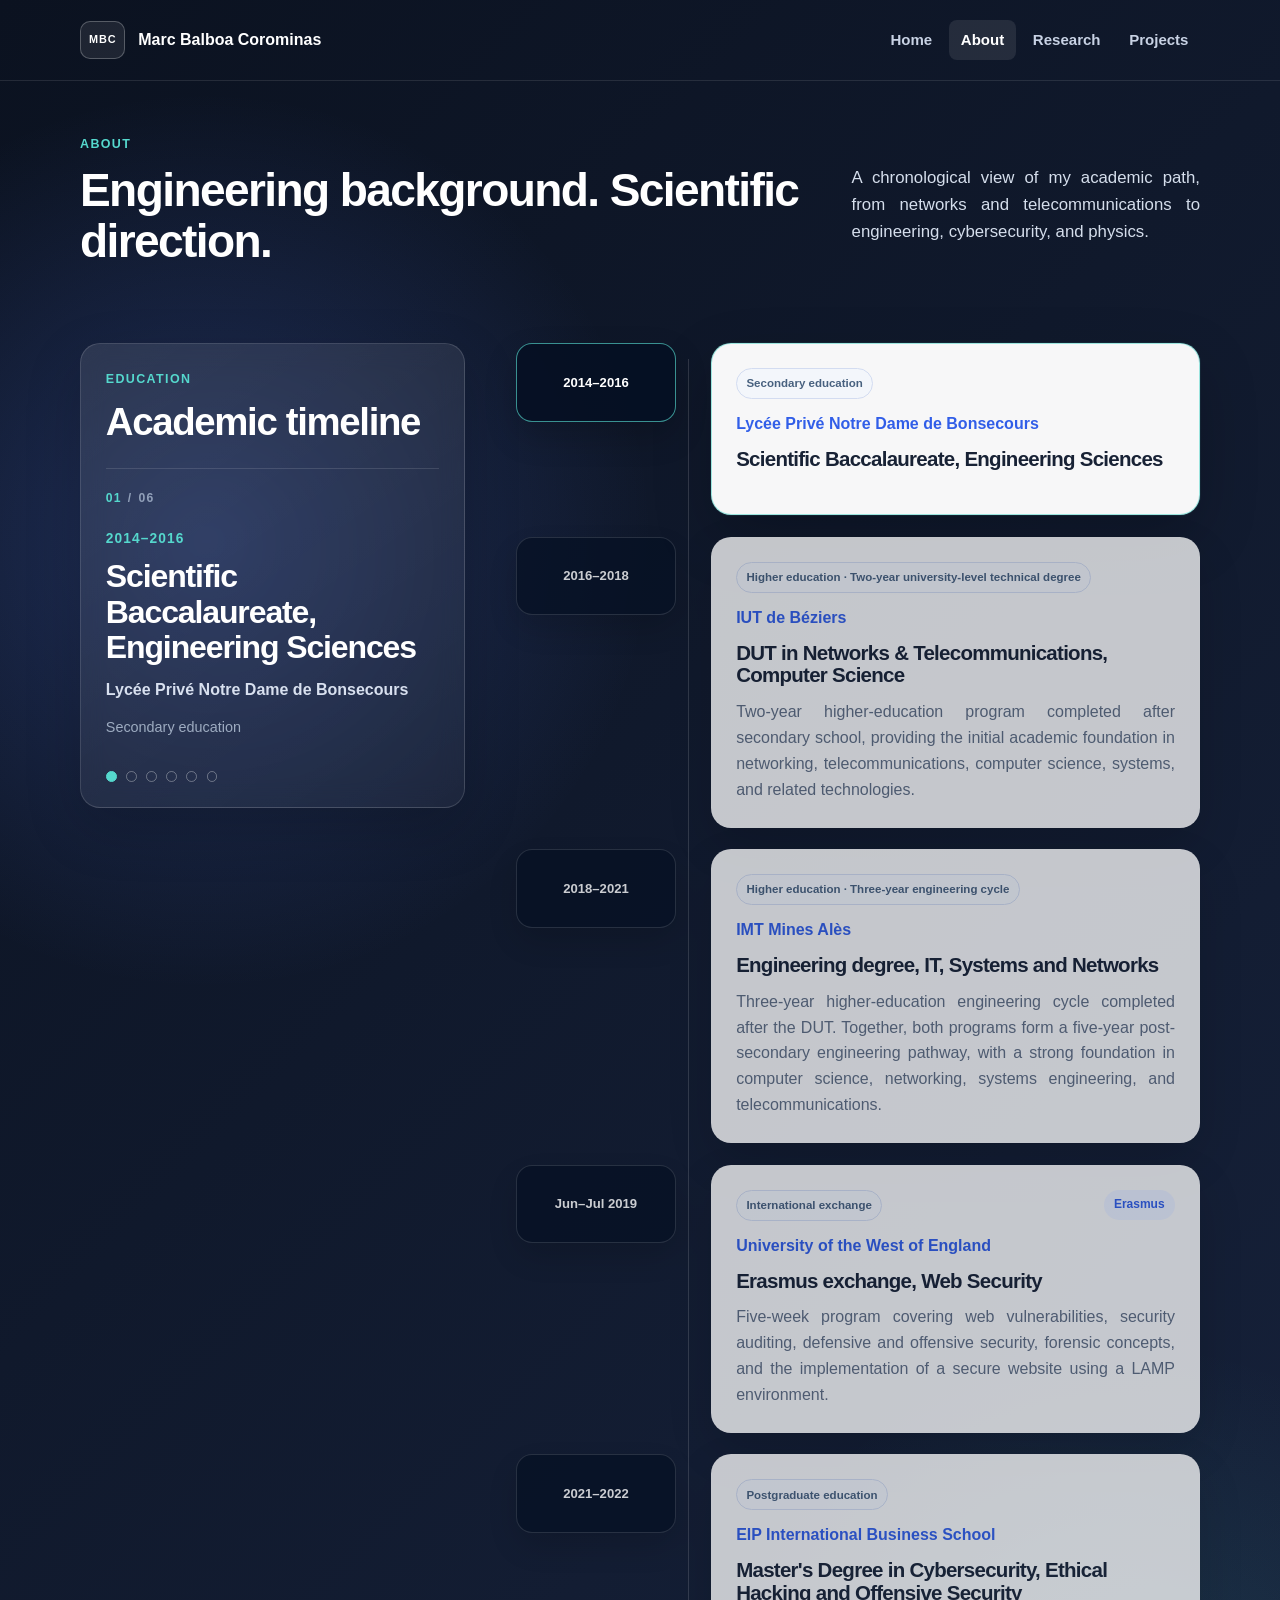
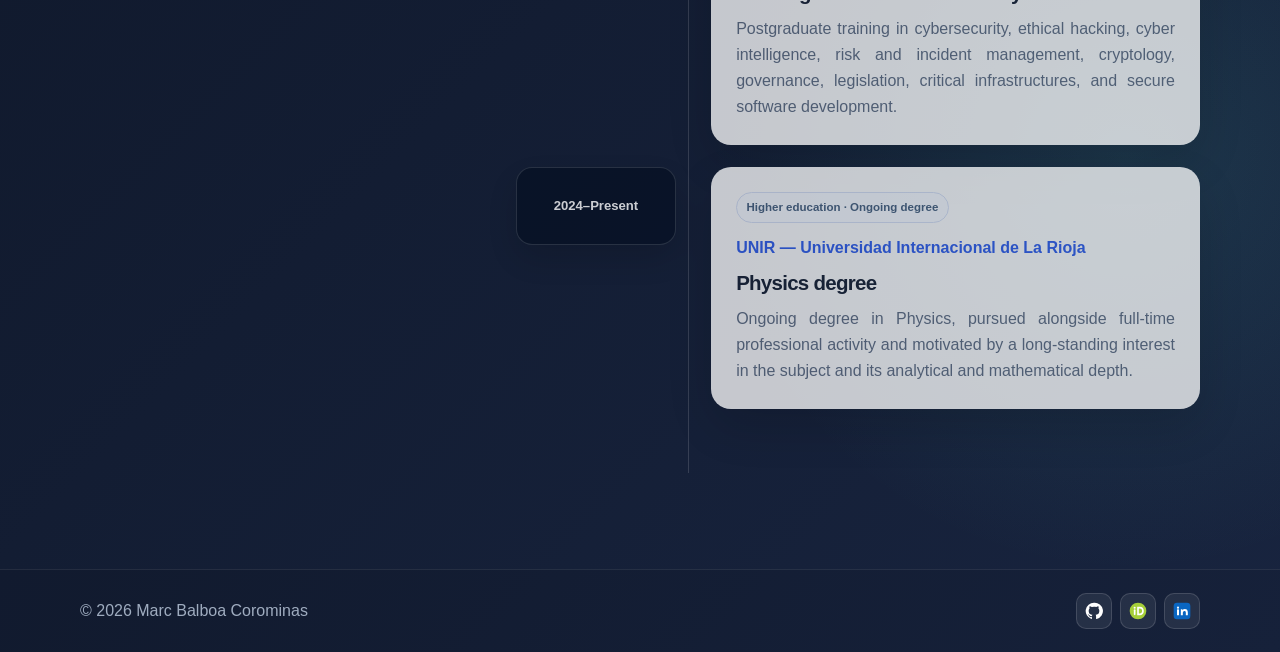
==== commit 22ab8d2d: "feat: add public TESS QPP project page" ====
--- a/about.html
+++ b/about.html
@@ -11,134 +11,27 @@
 </head>
 <body>
 <div class="site-shell about-shell">
-
-<header class="site-header">
-  <div class="container header-inner">
-    <a class="brand" href="index.html" aria-label="Marc Balboa Corominas, home">
-      <span class="brand-mark" aria-hidden="true">MBC</span>
-      <span class="brand-name">Marc Balboa Corominas</span>
-    </a>
-    <nav aria-label="Main navigation">
-      <a href="index.html">Home</a>
-      <a aria-current="page" href="about.html">About</a>
-      <a href="research.html">Research</a>
-      <a href="projects.html">Projects</a>
-    </nav>
-  </div>
-</header>
-
+<header class="site-header"><div class="container header-inner"><a class="brand" href="index.html" aria-label="Marc Balboa Corominas, home"><span class="brand-mark" aria-hidden="true">MBC</span><span class="brand-name">Marc Balboa Corominas</span></a><nav aria-label="Main navigation"><a href="index.html">Home</a><a aria-current="page" href="about.html">About</a><a href="research.html">Research</a><a href="projects.html">Projects</a></nav></div></header>
 <main>
-  <section class="page-hero container">
-    <div>
-      <p class="eyebrow">About</p>
-      <h1>Engineering background. Scientific direction.</h1>
-    </div>
-    <p>A chronological view of my academic path, from networks and telecommunications to engineering, cybersecurity, and physics.</p>
-  </section>
-
+  <section class="page-hero container"><div><p class="eyebrow">About</p><h1>Engineering background. Scientific direction.</h1></div><p>A chronological view of my academic path, from networks and telecommunications to engineering, cybersecurity, and physics.</p></section>
   <section class="container education-explorer">
     <aside class="education-companion" aria-live="polite">
-      <p class="eyebrow">Education</p>
-      <h2>Academic timeline</h2>
-      <div class="active-education">
-        <p class="active-step"><span id="activeEducationIndex">01</span><span aria-hidden="true">/</span><span>06</span></p>
-        <p class="active-years" id="activeEducationYears">2014–2016</p>
-        <h3 id="activeEducationTitle">Scientific Baccalaureate, Engineering Sciences</h3>
-        <p class="active-institution" id="activeEducationInstitution">Lycée Privé Notre Dame de Bonsecours</p>
-        <p class="active-level" id="activeEducationLevel">Secondary education</p>
-      </div>
-      <div class="timeline-navigation" aria-label="Academic timeline navigation">
-        <button class="timeline-nav-dot is-active" type="button" data-entry-link="education-01" aria-label="Go to 2014–2016"></button>
-        <button class="timeline-nav-dot" type="button" data-entry-link="education-02" aria-label="Go to 2016–2018"></button>
-        <button class="timeline-nav-dot" type="button" data-entry-link="education-03" aria-label="Go to 2018–2021"></button>
-        <button class="timeline-nav-dot" type="button" data-entry-link="education-04" aria-label="Go to Erasmus exchange"></button>
-        <button class="timeline-nav-dot" type="button" data-entry-link="education-05" aria-label="Go to 2021–2022"></button>
-        <button class="timeline-nav-dot" type="button" data-entry-link="education-06" aria-label="Go to 2024–Present"></button>
-      </div>
+      <p class="eyebrow">Education</p><h2>Academic timeline</h2>
+      <div class="active-education"><p class="active-step"><span id="activeEducationIndex">01</span><span aria-hidden="true">/</span><span>06</span></p><p class="active-years" id="activeEducationYears">2014–2016</p><h3 id="activeEducationTitle">Scientific Baccalaureate, Engineering Sciences</h3><p class="active-institution" id="activeEducationInstitution">Lycée Privé Notre Dame de Bonsecours</p><p class="active-level" id="activeEducationLevel">Secondary education</p></div>
+      <div class="timeline-navigation" aria-label="Academic timeline navigation"><button class="timeline-nav-dot is-active" type="button" data-entry-link="education-01" aria-label="Go to 2014–2016"></button><button class="timeline-nav-dot" type="button" data-entry-link="education-02" aria-label="Go to 2016–2018"></button><button class="timeline-nav-dot" type="button" data-entry-link="education-03" aria-label="Go to 2018–2021"></button><button class="timeline-nav-dot" type="button" data-entry-link="education-04" aria-label="Go to Erasmus exchange"></button><button class="timeline-nav-dot" type="button" data-entry-link="education-05" aria-label="Go to 2021–2022"></button><button class="timeline-nav-dot" type="button" data-entry-link="education-06" aria-label="Go to 2024–Present"></button></div>
     </aside>
-
     <div class="education-timeline" aria-label="Education timeline">
-      <article class="education-entry is-active" id="education-01" data-index="01" data-years="2014–2016" data-title="Scientific Baccalaureate, Engineering Sciences" data-institution="Lycée Privé Notre Dame de Bonsecours" data-level="Secondary education">
-        <div class="year-block">2014–2016</div>
-        <div class="education-card">
-          <span class="education-level">Secondary education</span>
-          <p class="institution">Lycée Privé Notre Dame de Bonsecours</p>
-          <h3>Scientific Baccalaureate, Engineering Sciences</h3>
-        </div>
-      </article>
-
-      <article class="education-entry" id="education-02" data-index="02" data-years="2016–2018" data-title="DUT in Networks & Telecommunications, Computer Science" data-institution="IUT de Béziers" data-level="Higher education · Two-year university-level technical degree">
-        <div class="year-block">2016–2018</div>
-        <div class="education-card">
-          <span class="education-level">Higher education · Two-year university-level technical degree</span>
-          <p class="institution">IUT de Béziers</p>
-          <h3>DUT in Networks & Telecommunications, Computer Science</h3>
-          <p>Two-year higher-education program completed after secondary school, providing the initial academic foundation in networking, telecommunications, computer science, systems, and related technologies.</p>
-        </div>
-      </article>
-
-      <article class="education-entry" id="education-03" data-index="03" data-years="2018–2021" data-title="Engineering degree, IT, Systems and Networks" data-institution="IMT Mines Alès" data-level="Higher education · Three-year engineering cycle">
-        <div class="year-block">2018–2021</div>
-        <div class="education-card">
-          <span class="education-level">Higher education · Three-year engineering cycle</span>
-          <p class="institution">IMT Mines Alès</p>
-          <h3>Engineering degree, IT, Systems and Networks</h3>
-          <p>Three-year higher-education engineering cycle completed after the DUT. Together, both programs form a five-year post-secondary engineering pathway, with a strong foundation in computer science, networking, systems engineering, and telecommunications.</p>
-        </div>
-      </article>
-
-      <article class="education-entry" id="education-04" data-index="04" data-years="Jun–Jul 2019" data-title="Erasmus exchange, Web Security" data-institution="University of the West of England" data-level="Erasmus">
-        <div class="year-block">Jun–Jul 2019</div>
-        <div class="education-card">
-          <div class="entry-heading">
-            <div>
-              <span class="education-level">International exchange</span>
-              <p class="institution">University of the West of England</p>
-              <h3>Erasmus exchange, Web Security</h3>
-            </div>
-            <span class="entry-tag">Erasmus</span>
-          </div>
-          <p>Five-week program covering web vulnerabilities, security auditing, defensive and offensive security, forensic concepts, and the implementation of a secure website using a LAMP environment.</p>
-        </div>
-      </article>
-
-      <article class="education-entry" id="education-05" data-index="05" data-years="2021–2022" data-title="Master's Degree in Cybersecurity, Ethical Hacking and Offensive Security" data-institution="EIP International Business School" data-level="Postgraduate education">
-        <div class="year-block">2021–2022</div>
-        <div class="education-card">
-          <span class="education-level">Postgraduate education</span>
-          <p class="institution">EIP International Business School</p>
-          <h3>Master's Degree in Cybersecurity, Ethical Hacking and Offensive Security</h3>
-          <p>Postgraduate training in cybersecurity, ethical hacking, cyber intelligence, risk and incident management, cryptology, governance, legislation, critical infrastructures, and secure software development.</p>
-        </div>
-      </article>
-
-      <article class="education-entry" id="education-06" data-index="06" data-years="2024–Present" data-title="Physics degree" data-institution="UNIR — Universidad Internacional de La Rioja" data-level="Higher education · Ongoing degree">
-        <div class="year-block">2024–Present</div>
-        <div class="education-card">
-          <span class="education-level">Higher education · Ongoing degree</span>
-          <p class="institution">UNIR — Universidad Internacional de La Rioja</p>
-          <h3>Physics degree</h3>
-          <p>Ongoing degree in Physics, pursued alongside full-time professional activity and motivated by a long-standing interest in the subject and its analytical and mathematical depth.</p>
-        </div>
-      </article>
+      <article class="education-entry is-active" id="education-01" data-index="01" data-years="2014–2016" data-title="Scientific Baccalaureate, Engineering Sciences" data-institution="Lycée Privé Notre Dame de Bonsecours" data-level="Secondary education"><div class="year-block">2014–2016</div><div class="education-card"><span class="education-level">Secondary education</span><p class="institution">Lycée Privé Notre Dame de Bonsecours</p><h3>Scientific Baccalaureate, Engineering Sciences</h3></div></article>
+      <article class="education-entry" id="education-02" data-index="02" data-years="2016–2018" data-title="DUT in Networks & Telecommunications, Computer Science" data-institution="IUT de Béziers" data-level="Higher education · Two-year university-level technical degree"><div class="year-block">2016–2018</div><div class="education-card"><span class="education-level">Higher education · Two-year university-level technical degree</span><p class="institution">IUT de Béziers</p><h3>DUT in Networks & Telecommunications, Computer Science</h3><p>Two-year higher-education program completed after secondary school, providing the initial academic foundation in networking, telecommunications, computer science, systems, and related technologies.</p></div></article>
+      <article class="education-entry" id="education-03" data-index="03" data-years="2018–2021" data-title="Engineering degree, IT, Systems and Networks" data-institution="IMT Mines Alès" data-level="Higher education · Three-year engineering cycle"><div class="year-block">2018–2021</div><div class="education-card"><span class="education-level">Higher education · Three-year engineering cycle</span><p class="institution">IMT Mines Alès</p><h3>Engineering degree, IT, Systems and Networks</h3><p>Three-year higher-education engineering cycle completed after the DUT. Together, both programs form a five-year post-secondary engineering pathway, with a strong foundation in computer science, networking, systems engineering, and telecommunications.</p></div></article>
+      <article class="education-entry" id="education-04" data-index="04" data-years="Jun–Jul 2019" data-title="Erasmus exchange, Web Security" data-institution="University of the West of England" data-level="Erasmus"><div class="year-block">Jun–Jul 2019</div><div class="education-card"><div class="entry-heading"><div><span class="education-level">International exchange</span><p class="institution">University of the West of England</p><h3>Erasmus exchange, Web Security</h3></div><span class="entry-tag">Erasmus</span></div><p>Five-week program covering web vulnerabilities, security auditing, defensive and offensive security, forensic concepts, and the implementation of a secure website using a LAMP environment.</p></div></article>
+      <article class="education-entry" id="education-05" data-index="05" data-years="2021–2022" data-title="Master's Degree in Cybersecurity, Ethical Hacking and Offensive Security" data-institution="EIP International Business School" data-level="Postgraduate education"><div class="year-block">2021–2022</div><div class="education-card"><span class="education-level">Postgraduate education</span><p class="institution">EIP International Business School</p><h3>Master's Degree in Cybersecurity, Ethical Hacking and Offensive Security</h3><p>Postgraduate training in cybersecurity, ethical hacking, cyber intelligence, risk and incident management, cryptology, governance, legislation, critical infrastructures, and secure software development.</p></div></article>
+      <article class="education-entry" id="education-06" data-index="06" data-years="2024–Present" data-title="Physics degree" data-institution="UNIR — Universidad Internacional de La Rioja" data-level="Higher education · Ongoing degree"><div class="year-block">2024–Present</div><div class="education-card"><span class="education-level">Higher education · Ongoing degree</span><p class="institution">UNIR — Universidad Internacional de La Rioja</p><h3>Physics degree</h3><p>Ongoing degree in Physics, pursued alongside full-time professional activity and motivated by a long-standing interest in the subject and its analytical and mathematical depth.</p></div></article>
     </div>
   </section>
 </main>
-
-<footer class="site-footer">
-  <div class="container footer-inner">
-    <p>© 2026 Marc Balboa Corominas</p>
-    
-<div class="social-links" aria-label="Professional profiles">
-  <a class="icon-link" href="https://github.com/marc-balboa-corominas" rel="me" aria-label="GitHub"><img src="assets/icons/github.svg" alt=""></a>
-  <a class="icon-link" href="https://orcid.org/0009-0006-7571-9193" rel="me" aria-label="ORCID"><img src="assets/icons/orcid.svg" alt=""></a>
-  <a class="icon-link" href="https://www.linkedin.com/in/marc-balboa-corominas-b39a37172" rel="me" aria-label="LinkedIn"><img src="assets/icons/linkedin.svg" alt=""></a>
-</div>
-
-  </div>
-</footer>
-
+<footer class="site-footer"><div class="container footer-inner"><p>© 2026 Marc Balboa Corominas</p><div class="social-links" aria-label="Professional profiles"><a class="icon-link" href="https://github.com/marc-balboa-corominas" rel="me" aria-label="GitHub"><img src="assets/icons/github.svg" alt=""></a><a class="icon-link" href="https://orcid.org/0009-0006-7571-9193" rel="me" aria-label="ORCID"><img src="assets/icons/orcid.svg" alt=""></a><a class="icon-link" href="https://www.linkedin.com/in/marc-balboa-corominas-b39a37172" rel="me" aria-label="LinkedIn"><img src="assets/icons/linkedin.svg" alt=""></a></div></div></footer>
 <script src="assets/js/about.js"></script>
 </div>
 </body>
-</html>+</html>
--- a/assets/css/style.css
+++ b/assets/css/style.css
@@ -1,4 +1,3 @@
-
 :root{
   --bg:#0b1220;
   --bg2:#132742;
@@ -14,243 +13,44 @@
   --max-width:1120px;
 }
 *{box-sizing:border-box}
-html{
-  font-family:Inter,ui-sans-serif,-apple-system,BlinkMacSystemFont,"Segoe UI",Roboto,Helvetica,Arial,sans-serif;
-  line-height:1.62;
-  background:#08111d;
-  color:#fff;
-}
+html{font-family:Inter,ui-sans-serif,-apple-system,BlinkMacSystemFont,"Segoe UI",Roboto,Helvetica,Arial,sans-serif;line-height:1.62;background:#08111d;color:#fff;scroll-behavior:smooth}
 body{margin:0}
 a{color:inherit;text-decoration:none}
 img{max-width:100%}
 .container{width:min(calc(100% - 2.5rem),var(--max-width));margin-inline:auto}
-body::before{
-  content:"";
-  position:fixed;inset:0;pointer-events:none;opacity:.18;
-  background-image:
-    linear-gradient(rgba(255,255,255,.04) 1px, transparent 1px),
-    linear-gradient(90deg, rgba(255,255,255,.04) 1px, transparent 1px);
-  background-size:42px 42px;
-}
+body::before{content:"";position:fixed;inset:0;pointer-events:none;opacity:.18;background-image:linear-gradient(rgba(255,255,255,.04) 1px,transparent 1px),linear-gradient(90deg,rgba(255,255,255,.04) 1px,transparent 1px);background-size:42px 42px}
 .site-shell{min-height:100vh;display:flex;flex-direction:column;position:relative}
-.home-shell{background:
-  radial-gradient(circle at 85% 18%, rgba(85,216,205,.16), transparent 24rem),
-  radial-gradient(circle at 12% 80%, rgba(91,130,255,.18), transparent 30rem),
-  linear-gradient(135deg, #0b1220 0%, #111b30 100%);
-}
-.about-shell{background:
-  radial-gradient(circle at 16% 24%, rgba(91,130,255,.24), transparent 28rem),
-  radial-gradient(circle at 88% 78%, rgba(85,216,205,.12), transparent 26rem),
-  linear-gradient(135deg, #0b1220 0%, #18243f 100%);
-}
-.research-shell{background:
-  radial-gradient(circle at 82% 22%, rgba(85,216,205,.2), transparent 26rem),
-  radial-gradient(circle at 12% 80%, rgba(91,130,255,.12), transparent 28rem),
-  linear-gradient(135deg, #08131d 0%, #132f3d 100%);
-}
-.projects-shell{background:
-  radial-gradient(circle at 18% 25%, rgba(91,130,255,.24), transparent 26rem),
-  radial-gradient(circle at 85% 80%, rgba(85,216,205,.12), transparent 22rem),
-  linear-gradient(135deg, #11101d 0%, #1b1d38 100%);
-}
+.home-shell{background:radial-gradient(circle at 85% 18%,rgba(85,216,205,.16),transparent 24rem),radial-gradient(circle at 12% 80%,rgba(91,130,255,.18),transparent 30rem),linear-gradient(135deg,#0b1220 0%,#111b30 100%)}
+.about-shell{background:radial-gradient(circle at 16% 24%,rgba(91,130,255,.24),transparent 28rem),radial-gradient(circle at 88% 78%,rgba(85,216,205,.12),transparent 26rem),linear-gradient(135deg,#0b1220 0%,#18243f 100%)}
+.research-shell{background:radial-gradient(circle at 82% 22%,rgba(85,216,205,.2),transparent 26rem),radial-gradient(circle at 12% 80%,rgba(91,130,255,.12),transparent 28rem),linear-gradient(135deg,#08131d 0%,#132f3d 100%)}
+.projects-shell{background:radial-gradient(circle at 18% 25%,rgba(91,130,255,.24),transparent 26rem),radial-gradient(circle at 85% 80%,rgba(85,216,205,.12),transparent 22rem),linear-gradient(135deg,#11101d 0%,#1b1d38 100%)}
+.qpp-shell{background:radial-gradient(circle at 88% 10%,rgba(85,216,205,.15),transparent 28rem),radial-gradient(circle at 15% 25%,rgba(91,130,255,.18),transparent 32rem),linear-gradient(145deg,#08111f 0%,#0c1730 42%,#101b33 100%)}
 .site-header,.site-footer,main{position:relative;z-index:1}
 .site-header{border-bottom:1px solid rgba(255,255,255,.1)}
 .header-inner{display:flex;align-items:center;justify-content:space-between;gap:2rem;min-height:80px}
-.brand{display:inline-flex;align-items:center;gap:.8rem}
-.brand-mark{
-  display:grid;place-items:center;min-width:44px;height:38px;padding-inline:.5rem;
-  border:1px solid rgba(255,255,255,.25);border-radius:10px;
-  background:rgba(255,255,255,.08);font-size:.68rem;font-weight:800;letter-spacing:.08em
-}
-.brand-name{font-weight:760}
-nav{display:flex;flex-wrap:wrap;gap:.35rem}
-nav a{padding:.48rem .72rem;border-radius:8px;color:#c8d2e4;font-size:.94rem;font-weight:620}
-nav a:hover,nav a[aria-current="page"]{color:#fff;background:rgba(255,255,255,.09)}
-.eyebrow,.panel-label,.institution,.project-type,.selector-label,.area-label{
-  margin:0 0 .7rem;color:var(--accent);font-size:.78rem;font-weight:800;letter-spacing:.11em;text-transform:uppercase
-}
-h1,h2,h3{margin-top:0;line-height:1.1;letter-spacing:-.035em}
-h1{font-size:clamp(2.15rem,4vw,3.85rem);margin-bottom:1.2rem;font-weight:790}
-h2{font-size:clamp(1.75rem,3vw,2.45rem);margin-bottom:1rem;font-weight:760}
-h3{font-size:1.28rem;margin-bottom:.75rem;color:var(--text)}
-p{margin-top:0}
-.social-links{display:flex;gap:.5rem;align-items:center}
-.icon-link{display:grid;place-items:center;width:36px;height:36px;border:1px solid rgba(255,255,255,.14);border-radius:10px;background:rgba(255,255,255,.07)}
-.icon-link:hover{background:rgba(255,255,255,.12)}
-.icon-link img{width:20px;height:20px}
-.actions{display:flex;flex-wrap:wrap;gap:.85rem;margin-top:1.8rem}
-.button{display:inline-flex;align-items:center;justify-content:center;min-height:46px;padding:.72rem 1.1rem;border-radius:10px;font-weight:720;border:1px solid transparent}
-.button-primary{background:var(--accent-2);color:#fff}
-.button-primary:hover{background:#315ee8}
-.button-secondary{border-color:rgba(255,255,255,.24);color:#fff;background:rgba(255,255,255,.06)}
-.button-secondary:hover{border-color:rgba(255,255,255,.45);background:rgba(255,255,255,.1)}
-
+.brand{display:inline-flex;align-items:center;gap:.8rem}.brand-mark{display:grid;place-items:center;min-width:44px;height:38px;padding-inline:.5rem;border:1px solid rgba(255,255,255,.25);border-radius:10px;background:rgba(255,255,255,.08);font-size:.68rem;font-weight:800;letter-spacing:.08em}.brand-name{font-weight:760}
+nav{display:flex;flex-wrap:wrap;gap:.35rem}nav a{padding:.48rem .72rem;border-radius:8px;color:#c8d2e4;font-size:.94rem;font-weight:620}nav a:hover,nav a[aria-current="page"]{color:#fff;background:rgba(255,255,255,.09)}
+.eyebrow,.panel-label,.institution,.project-type,.selector-label,.area-label{margin:0 0 .7rem;color:var(--accent);font-size:.78rem;font-weight:800;letter-spacing:.11em;text-transform:uppercase}
+h1,h2,h3{margin-top:0;line-height:1.1;letter-spacing:-.035em}h1{font-size:clamp(2.15rem,4vw,3.85rem);margin-bottom:1.2rem;font-weight:790}h2{font-size:clamp(1.75rem,3vw,2.45rem);margin-bottom:1rem;font-weight:760}h3{font-size:1.28rem;margin-bottom:.75rem;color:var(--text)}p{margin-top:0}
+.social-links{display:flex;gap:.5rem;align-items:center}.icon-link{display:grid;place-items:center;width:36px;height:36px;border:1px solid rgba(255,255,255,.14);border-radius:10px;background:rgba(255,255,255,.07)}.icon-link:hover{background:rgba(255,255,255,.12)}.icon-link img{width:20px;height:20px}
+.actions{display:flex;flex-wrap:wrap;gap:.85rem;margin-top:1.8rem}.button{display:inline-flex;align-items:center;justify-content:center;min-height:46px;padding:.72rem 1.1rem;border-radius:10px;font-weight:720;border:1px solid transparent}.button-primary{background:var(--accent-2);color:#fff}.button-primary:hover{background:#315ee8}.button-secondary{border-color:rgba(255,255,255,.24);color:#fff;background:rgba(255,255,255,.06)}.button-secondary:hover{border-color:rgba(255,255,255,.45);background:rgba(255,255,255,.1)}
 /* home */
-.home-main{display:flex;flex:1;align-items:center}
-.hero{display:grid;grid-template-columns:minmax(0,1.3fr) minmax(330px,.82fr);gap:4.5rem;align-items:center;padding-block:4.7rem}
-.hero-copy{max-width:790px}
-.hero-intro{max-width:700px;margin-bottom:1rem;color:#e6ecf7;font-size:clamp(1.1rem,1.8vw,1.3rem);line-height:1.55;text-align:justify;hyphens:auto}
-.hero-support{max-width:700px;color:#aebbd1;font-size:1rem;text-align:justify;hyphens:auto}
-.profile-panel{
-  padding:1.45rem;border:1px solid rgba(255,255,255,.14);border-radius:var(--radius);
-  background:rgba(255,255,255,.065);box-shadow:var(--shadow);backdrop-filter:blur(12px)
-}
-.profile-panel-top{display:flex;justify-content:space-between;align-items:flex-start;gap:1rem}
-.profile-panel-top h2{font-size:1.2rem;margin-bottom:.5rem;color:#fff}
-.profile-list{margin:0}
-.profile-list > div{padding:.72rem 0;border-bottom:1px solid rgba(255,255,255,.1)}
-.profile-list > div:last-child{border-bottom:0}
-.profile-list dt{margin-bottom:.18rem;color:#93a3bc;font-size:.78rem;font-weight:700;letter-spacing:.05em;text-transform:uppercase}
-.profile-list dd{margin:0;color:#fff;font-weight:650;line-height:1.42}
-
+.home-main{display:block;flex:1}.hero{display:grid;grid-template-columns:minmax(0,1.3fr) minmax(330px,.82fr);gap:4.5rem;align-items:center;padding-block:4.7rem 3.2rem}.hero-copy{max-width:790px}.hero-intro{max-width:700px;margin-bottom:1rem;color:#e6ecf7;font-size:clamp(1.1rem,1.8vw,1.3rem);line-height:1.55;text-align:justify;hyphens:auto}.hero-support{max-width:700px;color:#aebbd1;font-size:1rem;text-align:justify;hyphens:auto}.profile-panel{padding:1.45rem;border:1px solid rgba(255,255,255,.14);border-radius:var(--radius);background:rgba(255,255,255,.065);box-shadow:var(--shadow);backdrop-filter:blur(12px)}.profile-panel-top{display:flex;justify-content:space-between;align-items:flex-start;gap:1rem}.profile-panel-top h2{font-size:1.2rem;margin-bottom:.5rem;color:#fff}.profile-list{margin:0}.profile-list>div{padding:.72rem 0;border-bottom:1px solid rgba(255,255,255,.1)}.profile-list>div:last-child{border-bottom:0}.profile-list dt{margin-bottom:.18rem;color:#93a3bc;font-size:.78rem;font-weight:700;letter-spacing:.05em;text-transform:uppercase}.profile-list dd{margin:0;color:#fff;font-weight:650;line-height:1.42}
+.featured-research-section{padding:0 0 4.7rem}.featured-research-card{display:flex;align-items:center;justify-content:space-between;gap:2.5rem;padding:1.7rem 1.9rem;border:1px solid rgba(255,255,255,.13);border-radius:20px;background:linear-gradient(120deg,rgba(255,255,255,.085),rgba(255,255,255,.045));box-shadow:0 20px 55px rgba(0,0,0,.15);backdrop-filter:blur(10px)}.featured-research-card h2{margin-bottom:.55rem;color:#fff}.featured-research-lead{max-width:720px;margin-bottom:.45rem;color:#dce5f3;font-size:1.06rem}.featured-research-meta{margin:0;color:#95a7c0;font-size:.9rem}.featured-research-action{display:flex;flex-direction:column;align-items:flex-end;gap:1rem;flex:0 0 auto}.status-active{color:#073d36;background:#bff7ef}
 /* internal pages */
-.page-hero{
-  display:grid;grid-template-columns:minmax(0,1.35fr) minmax(300px,.65fr);
-  gap:3rem;align-items:start;padding-block:3.3rem 2.6rem
-}
-.page-hero h1{max-width:740px;margin-bottom:0;font-size:clamp(2rem,3.6vw,3rem)}
-.page-hero > p{
-  margin:.35rem 0 0;color:#d5deec;font-size:1.05rem;align-self:start;
-  text-align:justify;text-justify:inter-word;hyphens:auto
-}
-.content-section,.project-section{padding-block:1.5rem 5rem}
-.section-intro{margin-bottom:2rem}
-.light-intro h2{color:#fff}
-
+.page-hero{display:grid;grid-template-columns:minmax(0,1.35fr) minmax(300px,.65fr);gap:3rem;align-items:start;padding-block:3.3rem 2.6rem}.page-hero h1{max-width:740px;margin-bottom:0;font-size:clamp(2rem,3.6vw,3rem)}.page-hero>p{margin:.35rem 0 0;color:#d5deec;font-size:1.05rem;align-self:start;text-align:justify;text-justify:inter-word;hyphens:auto}.content-section,.project-section{padding-block:1.5rem 5rem}.section-intro{margin-bottom:2rem}.light-intro h2{color:#fff}
 /* About */
-.education-explorer{
-  display:grid;grid-template-columns:minmax(280px,.72fr) minmax(0,1.28fr);
-  gap:3.2rem;align-items:start;padding:2.2rem 0 5rem
-}
-.education-companion{
-  position:sticky;top:6.8rem;align-self:start;z-index:2;min-height:26rem;
-  padding:1.55rem;border:1px solid rgba(255,255,255,.14);border-radius:var(--radius);
-  background:linear-gradient(145deg,rgba(255,255,255,.1),rgba(255,255,255,.045));
-  box-shadow:0 20px 55px rgba(0,0,0,.17);backdrop-filter:blur(12px)
-}
-.education-companion h2{margin-bottom:1.6rem;color:#fff}
-.active-education{min-height:16.5rem;padding-top:1.25rem;border-top:1px solid rgba(255,255,255,.12)}
-.active-step{display:flex;gap:.38rem;margin-bottom:1.2rem;color:#91a0b9;font-size:.76rem;font-weight:800;letter-spacing:.1em}
-.active-step span:first-child{color:var(--accent)}
-.active-years{margin-bottom:.55rem;color:var(--accent);font-size:.86rem;font-weight:800;letter-spacing:.08em;text-transform:uppercase}
-.active-education h3{margin-bottom:.75rem;color:#fff;font-size:clamp(1.45rem,2.5vw,2rem)}
-.active-institution{margin-bottom:.8rem;color:#d8e0ef;font-weight:680}
-.active-level{margin-bottom:0;color:#9eacc1;font-size:.9rem}
-.timeline-navigation{display:flex;flex-wrap:wrap;gap:.58rem;margin-top:2rem}
-.timeline-nav-dot{width:.68rem;height:.68rem;padding:0;border:1px solid rgba(255,255,255,.32);border-radius:50%;background:transparent;cursor:pointer}
-.timeline-nav-dot:hover,.timeline-nav-dot.is-active{border-color:var(--accent);background:var(--accent)}
-
-.education-timeline{
-  --year-column: 10rem;
-  position:relative;display:grid;gap:1.35rem;padding-bottom:5rem
-}
-.education-timeline::before{
-  content:"";position:absolute;top:1rem;bottom:1rem;left:calc(var(--year-column) + .75rem);
-  width:1px;background:rgba(255,255,255,.14)
-}
-.education-entry{
-  display:grid;grid-template-columns:var(--year-column) minmax(0,1fr);gap:2.2rem;align-items:start;
-  scroll-margin-top:7rem;opacity:.78;transition:opacity .18s ease
-}
-.education-entry.is-active{opacity:1}
-.year-block{
-  position:relative;z-index:1;display:grid;place-items:center;min-height:4.9rem;
-  padding:.4rem .8rem;border:1px solid rgba(255,255,255,.16);border-radius:16px;
-  background:rgba(6,16,36,.94);box-shadow:0 14px 32px rgba(0,0,0,.18);
-  color:#fff;font-size:.82rem;font-weight:820;text-align:center
-}
-.education-card{
-  min-height:10.75rem;padding:1.5rem;border:1px solid rgba(255,255,255,.16);border-radius:var(--radius);
-  color:var(--text);background:rgba(255,255,255,.97);box-shadow:var(--shadow)
-}
-.education-card p:last-child{margin-bottom:0;color:var(--muted);text-align:justify;hyphens:auto}
-.institution{color:#315ee8;text-transform:none;letter-spacing:0;font-size:1rem;font-weight:700}
-.education-level{
-  display:inline-flex;margin-bottom:.75rem;padding:.32rem .58rem;border:1px solid #d3dcf1;border-radius:999px;
-  color:#48617f;background:#f3f6fb;font-size:.72rem;font-weight:760;text-transform:none;letter-spacing:0
-}
-.entry-heading{display:flex;justify-content:space-between;align-items:flex-start;gap:1.5rem}
-.entry-tag{flex:0 0 auto;padding:.35rem .65rem;border-radius:999px;color:#315ee8;background:#eaf0ff;font-size:.75rem;font-weight:750}
-.education-entry.is-active .education-card{border-color:rgba(85,216,205,.55);box-shadow:0 22px 60px rgba(0,0,0,.2),0 0 0 1px rgba(85,216,205,.08)}
-.education-entry.is-active .year-block{border-color:rgba(85,216,205,.65)}
-
+.education-explorer{display:grid;grid-template-columns:minmax(280px,.72fr) minmax(0,1.28fr);gap:3.2rem;align-items:start;padding:2.2rem 0 5rem}.education-companion{position:sticky;top:6.8rem;align-self:start;z-index:2;min-height:26rem;padding:1.55rem;border:1px solid rgba(255,255,255,.14);border-radius:var(--radius);background:linear-gradient(145deg,rgba(255,255,255,.1),rgba(255,255,255,.045));box-shadow:0 20px 55px rgba(0,0,0,.17);backdrop-filter:blur(12px)}.education-companion h2{margin-bottom:1.6rem;color:#fff}.active-education{min-height:16.5rem;padding-top:1.25rem;border-top:1px solid rgba(255,255,255,.12)}.active-step{display:flex;gap:.38rem;margin-bottom:1.2rem;color:#91a0b9;font-size:.76rem;font-weight:800;letter-spacing:.1em}.active-step span:first-child{color:var(--accent)}.active-years{margin-bottom:.55rem;color:var(--accent);font-size:.86rem;font-weight:800;letter-spacing:.08em;text-transform:uppercase}.active-education h3{margin-bottom:.75rem;color:#fff;font-size:clamp(1.45rem,2.5vw,2rem)}.active-institution{margin-bottom:.8rem;color:#d8e0ef;font-weight:680}.active-level{margin-bottom:0;color:#9eacc1;font-size:.9rem}.timeline-navigation{display:flex;flex-wrap:wrap;gap:.58rem;margin-top:2rem}.timeline-nav-dot{width:.68rem;height:.68rem;padding:0;border:1px solid rgba(255,255,255,.32);border-radius:50%;background:transparent;cursor:pointer}.timeline-nav-dot:hover,.timeline-nav-dot.is-active{border-color:var(--accent);background:var(--accent)}.education-timeline{--year-column:10rem;position:relative;display:grid;gap:1.35rem;padding-bottom:5rem}.education-timeline::before{content:"";position:absolute;top:1rem;bottom:1rem;left:calc(var(--year-column) + .75rem);width:1px;background:rgba(255,255,255,.14)}.education-entry{display:grid;grid-template-columns:var(--year-column) minmax(0,1fr);gap:2.2rem;align-items:start;scroll-margin-top:7rem;opacity:.78;transition:opacity .18s ease}.education-entry.is-active{opacity:1}.year-block{position:relative;z-index:1;display:grid;place-items:center;min-height:4.9rem;padding:.4rem .8rem;border:1px solid rgba(255,255,255,.16);border-radius:16px;background:rgba(6,16,36,.94);box-shadow:0 14px 32px rgba(0,0,0,.18);color:#fff;font-size:.82rem;font-weight:820;text-align:center}.education-card{min-height:10.75rem;padding:1.5rem;border:1px solid rgba(255,255,255,.16);border-radius:var(--radius);color:var(--text);background:rgba(255,255,255,.97);box-shadow:var(--shadow)}.education-card p:last-child{margin-bottom:0;color:var(--muted);text-align:justify;hyphens:auto}.institution{color:#315ee8;text-transform:none;letter-spacing:0;font-size:1rem;font-weight:700}.education-level{display:inline-flex;margin-bottom:.75rem;padding:.32rem .58rem;border:1px solid #d3dcf1;border-radius:999px;color:#48617f;background:#f3f6fb;font-size:.72rem;font-weight:760;text-transform:none;letter-spacing:0}.entry-heading{display:flex;justify-content:space-between;align-items:flex-start;gap:1.5rem}.entry-tag{flex:0 0 auto;padding:.35rem .65rem;border-radius:999px;color:#315ee8;background:#eaf0ff;font-size:.75rem;font-weight:750}.education-entry.is-active .education-card{border-color:rgba(85,216,205,.55);box-shadow:0 22px 60px rgba(0,0,0,.2),0 0 0 1px rgba(85,216,205,.08)}.education-entry.is-active .year-block{border-color:rgba(85,216,205,.65)}
 /* Research */
-.research-accordion{display:grid;gap:.95rem}
-.research-accordion details{
-  overflow:hidden;border:1px solid rgba(255,255,255,.13);border-radius:14px;color:var(--text);
-  background:rgba(255,255,255,.96);box-shadow:0 16px 36px rgba(0,0,0,.12)
-}
-.research-accordion summary{
-  display:grid;grid-template-columns:1rem 1fr;gap:1rem;align-items:center;padding:1.15rem 1.25rem;cursor:pointer;list-style:none
-}
-.research-accordion summary::-webkit-details-marker{display:none}
-.topic-dot{display:block;width:.68rem;height:.68rem;border-radius:50%;background:var(--accent-2)}
-.area-label{display:block;margin-bottom:.2rem;color:#315ee8;font-size:.7rem}
-.research-accordion summary strong{display:block;color:var(--text);font-size:1.06rem}
-.research-accordion details[open] summary{background:#eaf0ff}
-.details-content{padding:0 1.25rem 1.25rem 3.25rem}
-.details-content p{margin:0;color:var(--muted);text-align:justify;hyphens:auto}
-
+.research-accordion{display:grid;gap:.95rem}.research-accordion details{overflow:hidden;border:1px solid rgba(255,255,255,.13);border-radius:14px;color:var(--text);background:rgba(255,255,255,.96);box-shadow:0 16px 36px rgba(0,0,0,.12)}.research-accordion summary{display:grid;grid-template-columns:1rem 1fr;gap:1rem;align-items:center;padding:1.15rem 1.25rem;cursor:pointer;list-style:none}.research-accordion summary::-webkit-details-marker{display:none}.topic-dot{display:block;width:.68rem;height:.68rem;border-radius:50%;background:var(--accent-2)}.area-label{display:block;margin-bottom:.2rem;color:#315ee8;font-size:.7rem}.research-accordion summary strong{display:block;color:var(--text);font-size:1.06rem}.research-accordion details[open] summary{background:#eaf0ff}.details-content{padding:0 1.25rem 1.25rem 3.25rem}.details-content p{margin:0;color:var(--muted);text-align:justify;hyphens:auto}
 /* Projects */
-.project-browser{
-  display:grid;grid-template-columns:minmax(270px,.68fr) minmax(0,1.32fr);
-  min-height:535px;overflow:hidden;border:1px solid rgba(255,255,255,.13);border-radius:22px;
-  background:#fff;box-shadow:0 24px 70px rgba(0,0,0,.24);color:var(--text)
-}
-.project-selector{padding:1.5rem;border-right:1px solid var(--line);background:var(--surface-soft)}
-.selector-label{color:#315ee8}
-.project-tab{
-  display:grid;grid-template-columns:2.2rem 1fr;gap:.9rem;align-items:center;width:100%;margin-top:.75rem;padding:1rem;
-  border:1px solid transparent;border-radius:12px;background:transparent;color:var(--text);text-align:left;cursor:pointer
-}
-.project-tab:hover,.project-tab.is-active{border-color:#bfcdf3;background:#fff;box-shadow:0 10px 25px rgba(11,18,32,.07)}
-.project-tab-index{color:#315ee8;font-size:.78rem;font-weight:850}
-.project-tab strong{display:block}
-.project-tab small{display:block;margin-top:.12rem;color:var(--muted)}
-.project-stage{display:flex;background:#fff}
-.project-panel{width:100%;padding:2.6rem;color:var(--text);background:#fff}
-.project-stage-header{display:flex;justify-content:space-between;align-items:flex-start;gap:1.5rem}
-.project-stage-header h2{margin-bottom:.4rem;color:var(--text);font-size:clamp(2rem,4vw,3rem)}
-.status-pill{display:inline-flex;flex:0 0 auto;padding:.35rem .65rem;border-radius:999px;font-size:.78rem;font-weight:800}
-.status-public{color:#166534;background:#dcfce7}
-.status-private{color:#7c2d12;background:#ffedd5}
-.project-lead{max-width:720px;color:var(--text);font-size:1.2rem;text-align:justify;hyphens:auto}
-.project-description{max-width:720px;color:var(--muted);text-align:justify;hyphens:auto}
-.project-facts{display:grid;grid-template-columns:repeat(2,minmax(0,1fr));margin:2rem 0 0;border-top:1px solid var(--line)}
-.project-facts > div{padding:1rem 1rem 1rem 0;border-bottom:1px solid var(--line)}
-.project-facts dt{color:var(--muted);font-size:.78rem;font-weight:800;letter-spacing:.06em;text-transform:uppercase}
-.project-facts dd{margin:.3rem 0 0;color:var(--text);font-weight:650}
-
+.project-browser{display:grid;grid-template-columns:minmax(270px,.68fr) minmax(0,1.32fr);min-height:535px;overflow:hidden;border:1px solid rgba(255,255,255,.13);border-radius:22px;background:#fff;box-shadow:0 24px 70px rgba(0,0,0,.24);color:var(--text)}.project-selector{padding:1.5rem;border-right:1px solid var(--line);background:var(--surface-soft)}.selector-label{color:#315ee8}.project-tab{display:grid;grid-template-columns:2.2rem 1fr;gap:.9rem;align-items:center;width:100%;margin-top:.75rem;padding:1rem;border:1px solid transparent;border-radius:12px;background:transparent;color:var(--text);text-align:left;cursor:pointer}.project-tab:hover,.project-tab.is-active{border-color:#bfcdf3;background:#fff;box-shadow:0 10px 25px rgba(11,18,32,.07)}.project-tab-index{color:#315ee8;font-size:.78rem;font-weight:850}.project-tab strong{display:block}.project-tab small{display:block;margin-top:.12rem;color:var(--muted)}.project-stage{display:flex;background:#fff}.project-panel{width:100%;padding:2.6rem;color:var(--text);background:#fff}.project-stage-header{display:flex;justify-content:space-between;align-items:flex-start;gap:1.5rem}.project-stage-header h2{margin-bottom:.4rem;color:var(--text);font-size:clamp(2rem,4vw,3rem)}.status-pill{display:inline-flex;flex:0 0 auto;padding:.35rem .65rem;border-radius:999px;font-size:.78rem;font-weight:800}.status-public{color:#166534;background:#dcfce7}.status-private{color:#7c2d12;background:#ffedd5}.project-lead{max-width:720px;color:var(--text);font-size:1.2rem;text-align:justify;hyphens:auto}.project-description{max-width:720px;color:var(--muted);text-align:justify;hyphens:auto}.project-facts{display:grid;grid-template-columns:repeat(2,minmax(0,1fr));margin:2rem 0 0;border-top:1px solid var(--line)}.project-facts>div{padding:1rem 1rem 1rem 0;border-bottom:1px solid var(--line)}.project-facts dt{color:var(--muted);font-size:.78rem;font-weight:800;letter-spacing:.06em;text-transform:uppercase}.project-facts dd{margin:.3rem 0 0;color:var(--text);font-weight:650}.project-button-secondary{color:#2c4772;border-color:#b7c4dc;background:#f4f7fb}.project-button-secondary:hover{color:#183358;border-color:#93a8ca;background:#e9eef7}
+/* TESS QPP */
+.qpp-hero{display:grid;grid-template-columns:minmax(0,1.08fr) minmax(350px,.92fr);gap:4rem;align-items:center;padding-block:5rem 4rem}.qpp-hero-copy h1{font-size:clamp(3rem,7vw,6rem);margin-bottom:.55rem}.qpp-subtitle{max-width:760px;margin-bottom:1.15rem;color:#fff;font-size:clamp(1.25rem,2vw,1.65rem);line-height:1.4;font-weight:680}.qpp-intro{max-width:760px;color:#b6c3d7;font-size:1.05rem}.qpp-status-row{display:flex;flex-wrap:wrap;gap:.55rem;margin-top:1.5rem}.qpp-chip{display:inline-flex;padding:.4rem .68rem;border:1px solid rgba(255,255,255,.16);border-radius:999px;background:rgba(255,255,255,.06);color:#dbe5f2;font-size:.78rem;font-weight:700}.qpp-chip-active{border-color:rgba(85,216,205,.5);color:#c6fff8;background:rgba(85,216,205,.1)}.qpp-hero-visual{min-width:0}.signal-card{overflow:hidden;padding:1.2rem;border:1px solid rgba(255,255,255,.14);border-radius:24px;background:linear-gradient(150deg,rgba(255,255,255,.085),rgba(255,255,255,.035));box-shadow:0 28px 80px rgba(0,0,0,.25);backdrop-filter:blur(12px)}.signal-card-top{display:flex;justify-content:space-between;gap:1rem;color:#8395af;font-size:.68rem;font-weight:820;letter-spacing:.1em}.signal-card svg{display:block;width:100%;margin:1.2rem 0 .7rem}.signal-card-grid{display:grid;grid-template-columns:repeat(4,1fr);gap:.5rem}.signal-card-grid div{padding:.72rem;border:1px solid rgba(255,255,255,.09);border-radius:12px;background:rgba(5,12,27,.42)}.signal-card-grid strong,.signal-card-grid span{display:block}.signal-card-grid strong{color:#fff}.signal-card-grid span{margin-top:.1rem;color:#8597b3;font-size:.72rem}.signal-card-grid .is-next{border-color:rgba(85,216,205,.35);background:rgba(85,216,205,.07)}.qpp-section{padding-block:4.5rem}.qpp-section-soft{width:100%;background:linear-gradient(180deg,rgba(255,255,255,.04),rgba(255,255,255,.018));border-block:1px solid rgba(255,255,255,.07)}.qpp-section-heading{max-width:760px;margin-bottom:2.2rem}.qpp-section-heading h2,.qpp-two-column h2,.qpp-final-section h2{color:#fff}.qpp-section-heading>p:last-child{color:#aebcd0}.qpp-copy-wide{max-width:860px;color:#c9d4e5;font-size:1.03rem}.qpp-copy-wide p{text-align:justify;hyphens:auto}.qpp-question{margin:2rem 0 0;padding:1.25rem 1.45rem;border-left:3px solid var(--accent);border-radius:0 14px 14px 0;background:rgba(85,216,205,.07);color:#fff;font-size:clamp(1.15rem,2vw,1.4rem);font-weight:680}.phase-grid{display:grid;grid-template-columns:repeat(3,1fr);gap:1.15rem}.phase-card{position:relative;padding:1.5rem;border:1px solid rgba(255,255,255,.12);border-radius:18px;background:rgba(255,255,255,.96);color:var(--text);box-shadow:0 20px 55px rgba(0,0,0,.14)}.phase-index{display:inline-flex;margin-bottom:1.5rem;color:#315ee8;font-size:.78rem;font-weight:900;letter-spacing:.12em}.phase-card h3{min-height:2.7rem}.phase-card p{color:var(--muted);font-size:.94rem}.phase-state{display:inline-flex;margin-top:.6rem;padding:.3rem .55rem;border-radius:999px;color:#166534;background:#dcfce7;font-size:.72rem;font-weight:780}.qpp-two-column{display:grid;grid-template-columns:minmax(0,1.1fr) minmax(320px,.9fr);gap:3rem;align-items:start}.qpp-two-column>div>p{color:#c7d2e3;text-align:justify;hyphens:auto}.limits-card,.repo-card{padding:1.6rem;border:1px solid rgba(255,255,255,.13);border-radius:20px;background:linear-gradient(145deg,rgba(255,255,255,.085),rgba(255,255,255,.038));box-shadow:0 18px 55px rgba(0,0,0,.14)}.limits-card h3,.repo-card h3{color:#fff;font-size:1.55rem}.limits-card p,.repo-card p{color:#b4c0d2}.repo-note{padding-top:1rem;border-top:1px solid rgba(255,255,255,.1);font-size:.88rem}.qpp-section-roadmap{width:100%;background:radial-gradient(circle at 50% 0%,rgba(91,130,255,.12),transparent 34rem),rgba(4,10,23,.28);border-block:1px solid rgba(255,255,255,.07)}.roadmap-track{display:grid;grid-template-columns:1fr auto 1fr auto 1fr;gap:1rem;align-items:center}.roadmap-group{padding:1.1rem;border:1px solid rgba(255,255,255,.1);border-radius:18px;background:rgba(255,255,255,.045)}.roadmap-label{display:block;margin-bottom:.9rem;color:var(--accent);font-size:.7rem;font-weight:850;letter-spacing:.12em;text-transform:uppercase}.roadmap-step{padding:.9rem;border:1px solid rgba(255,255,255,.08);border-radius:12px;background:rgba(5,12,27,.45)}.roadmap-step strong,.roadmap-step span,.roadmap-step small{display:block}.roadmap-step strong{color:#fff}.roadmap-step span{margin-top:.15rem;color:#c2cede;font-size:.88rem}.roadmap-step small{margin-top:.25rem;color:#7e91ad;font-size:.72rem}.roadmap-step.is-complete{border-color:rgba(85,216,205,.22)}.roadmap-step.is-current{border-color:rgba(91,130,255,.45);box-shadow:inset 0 0 0 1px rgba(91,130,255,.08)}.roadmap-step.is-current small{color:#8faaff}.roadmap-arrow{padding:.25rem 0;text-align:center;color:#6880a2}.roadmap-bridge{color:#657b9b;font-size:1.35rem}.principles-grid{display:grid;grid-template-columns:repeat(3,1fr);gap:1.1rem}.principles-grid article{padding:1.4rem;border:1px solid rgba(255,255,255,.12);border-radius:18px;background:rgba(255,255,255,.055)}.principles-grid h3{color:#fff}.principles-grid p{margin-bottom:0;color:#aebbd0}.principle-number{display:block;margin-bottom:1.4rem;color:var(--accent);font-size:.75rem;font-weight:850;letter-spacing:.12em}.qpp-final-section{max-width:900px;margin-inline:auto}.qpp-final-section>p{color:#bdcadd}.qpp-final-section .actions{margin-top:1.6rem}
 /* Footer */
-.site-footer{margin-top:auto;border-top:1px solid rgba(255,255,255,.08);color:#9facbf;background:rgba(0,0,0,.08)}
-.footer-inner{display:flex;align-items:center;justify-content:space-between;gap:2rem;min-height:82px}
-.footer-inner p{margin:0}
-
+.site-footer{margin-top:auto;border-top:1px solid rgba(255,255,255,.08);color:#9facbf;background:rgba(0,0,0,.08)}.footer-inner{display:flex;align-items:center;justify-content:space-between;gap:2rem;min-height:82px}.footer-inner p{margin:0}
 /* responsive */
-@media (max-width: 920px){
-  .hero,.page-hero,.education-explorer,.project-browser{grid-template-columns:1fr}
-  .hero{gap:2.5rem;padding-block:4.2rem}
-  .page-hero{gap:1rem}
-  .education-explorer{gap:2rem;padding-top:1.25rem}
-  .education-companion{position:relative;top:auto;min-height:auto}
-  .education-timeline::before{left:calc(var(--year-column) + .6rem)}
-  .project-selector{border-right:0;border-bottom:1px solid var(--line)}
-}
-@media (max-width:680px){
-  .container{width:min(calc(100% - 1.5rem),var(--max-width))}
-  .header-inner{flex-direction:column;align-items:flex-start;padding-block:1rem}
-  .brand-name{font-size:.95rem}
-  nav{width:100%;justify-content:space-between;gap:0}
-  nav a{padding-inline:.45rem;font-size:.86rem}
-  h1{font-size:clamp(2.1rem,9.6vw,3rem)}
-  .page-hero{padding-block:3rem 2.3rem}
-  .profile-panel-top,.entry-heading,.project-stage-header,.footer-inner{flex-direction:column;align-items:flex-start}
-  .hero-intro,.hero-support,.page-hero > p,.education-card p:last-child,.details-content p,.project-description,.project-lead{text-align:left;hyphens:none}
-  .education-timeline::before{display:none}
-  .education-entry{grid-template-columns:1fr;gap:.85rem}
-  .year-block{width:fit-content;min-height:auto}
-  .education-card{min-height:auto}
-  .project-panel{padding:1.35rem}
-  .project-facts{grid-template-columns:1fr}
-  .footer-inner{padding-block:1.3rem}
-}
+@media (max-width:920px){.hero,.page-hero,.education-explorer,.project-browser,.qpp-hero,.qpp-two-column{grid-template-columns:1fr}.hero{gap:2.5rem;padding-block:4.2rem 2.7rem}.page-hero{gap:1rem}.education-explorer{gap:2rem;padding-top:1.25rem}.education-companion{position:relative;top:auto;min-height:auto}.education-timeline::before{left:calc(var(--year-column) + .6rem)}.project-selector{border-right:0;border-bottom:1px solid var(--line)}.featured-research-card{align-items:flex-start}.roadmap-track{grid-template-columns:1fr}.roadmap-bridge{transform:rotate(90deg);justify-self:center}.phase-grid,.principles-grid{grid-template-columns:1fr}.qpp-hero{gap:2.5rem;padding-block:4rem 3rem}}
+@media (max-width:680px){.container{width:min(calc(100% - 1.5rem),var(--max-width))}.header-inner{flex-direction:column;align-items:flex-start;padding-block:1rem}.brand-name{font-size:.95rem}nav{width:100%;justify-content:space-between;gap:0}nav a{padding-inline:.45rem;font-size:.86rem}h1{font-size:clamp(2.1rem,9.6vw,3rem)}.page-hero{padding-block:3rem 2.3rem}.profile-panel-top,.entry-heading,.project-stage-header,.footer-inner,.featured-research-card{flex-direction:column;align-items:flex-start}.featured-research-action{align-items:flex-start}.hero-intro,.hero-support,.page-hero>p,.education-card p:last-child,.details-content p,.project-description,.project-lead,.qpp-copy-wide p,.qpp-two-column>div>p{text-align:left;hyphens:none}.education-timeline::before{display:none}.education-entry{grid-template-columns:1fr;gap:.85rem}.year-block{width:fit-content;min-height:auto}.education-card{min-height:auto}.project-panel{padding:1.35rem}.project-facts{grid-template-columns:1fr}.footer-inner{padding-block:1.3rem}.signal-card-grid{grid-template-columns:repeat(2,1fr)}.qpp-section{padding-block:3.6rem}.qpp-hero-copy h1{font-size:clamp(2.8rem,15vw,4.6rem)}}
+/* About v8.1 alignment retained */
+.about-shell .page-hero{align-items:center}.about-shell .page-hero>p{align-self:center;margin-top:0;padding-top:.55rem}@media(max-width:920px){.about-shell .page-hero{align-items:start}.about-shell .page-hero>p{align-self:start;padding-top:0;margin-top:.35rem}}
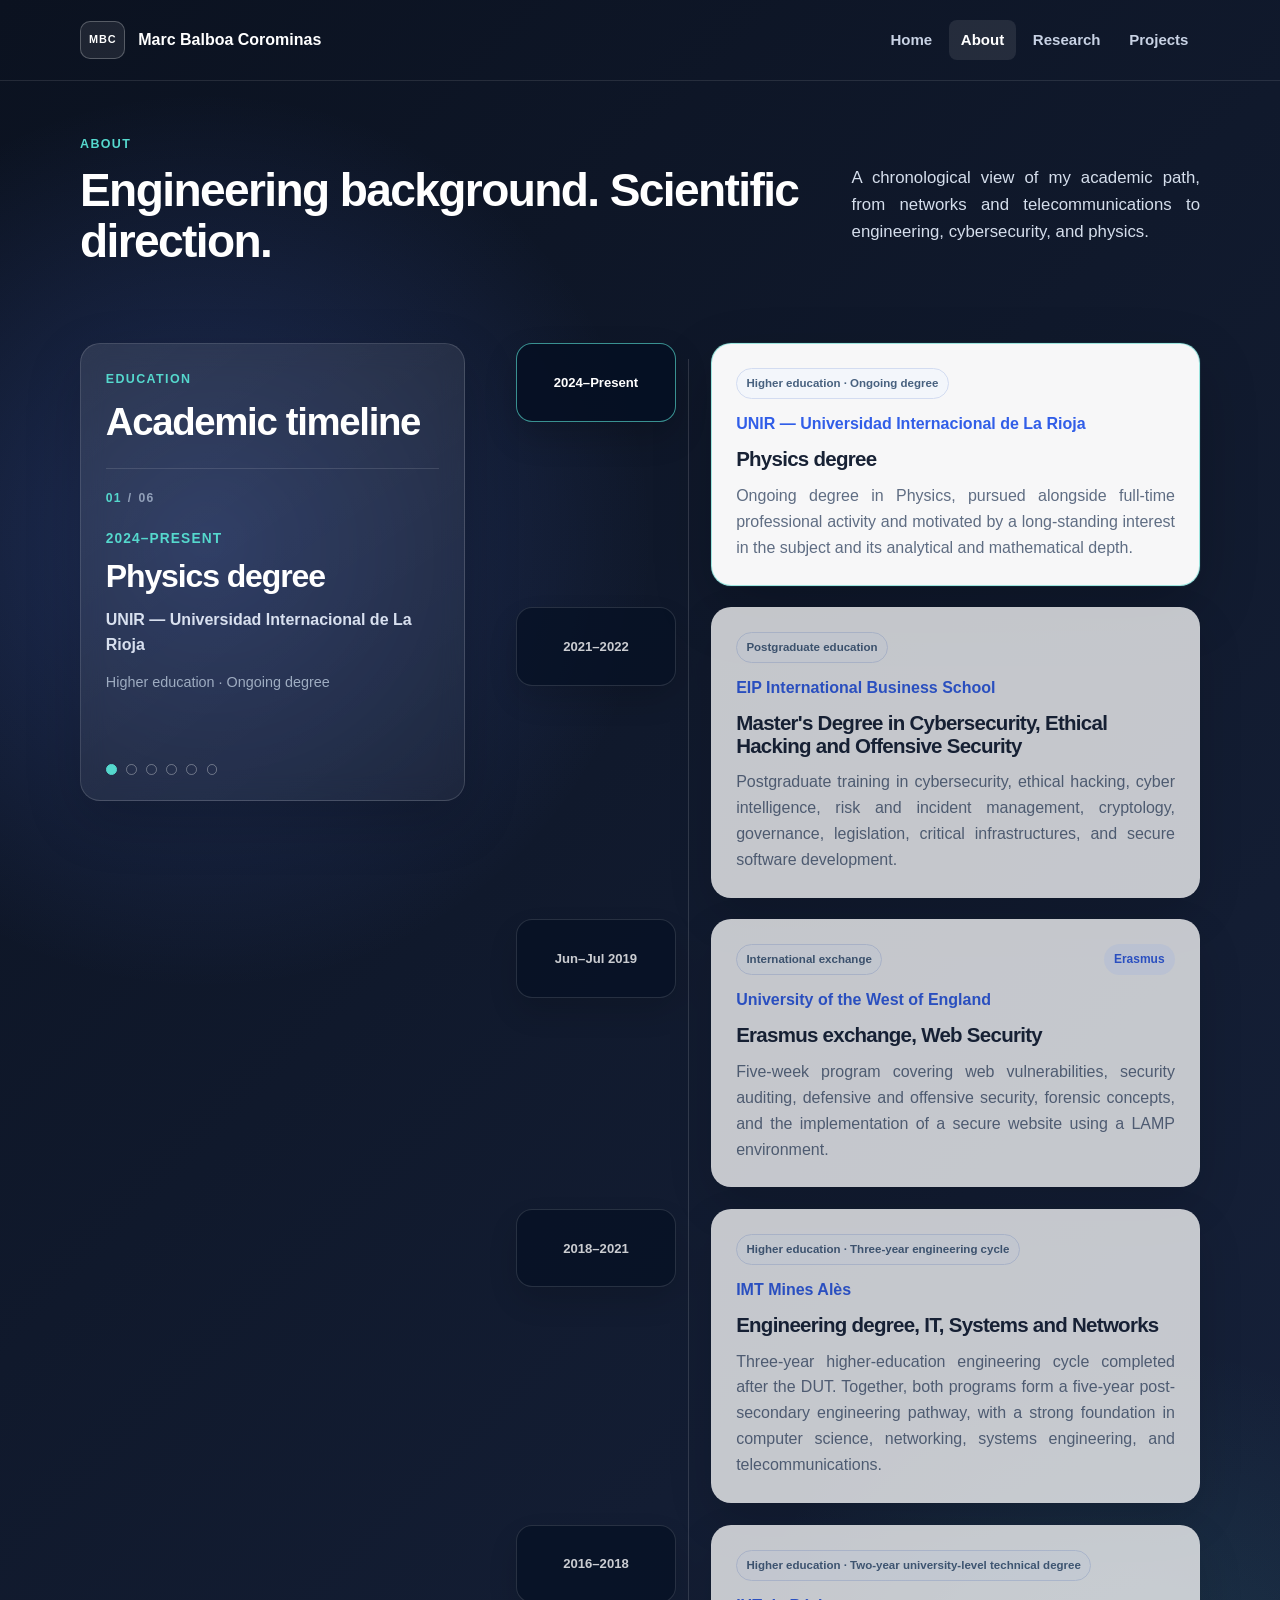
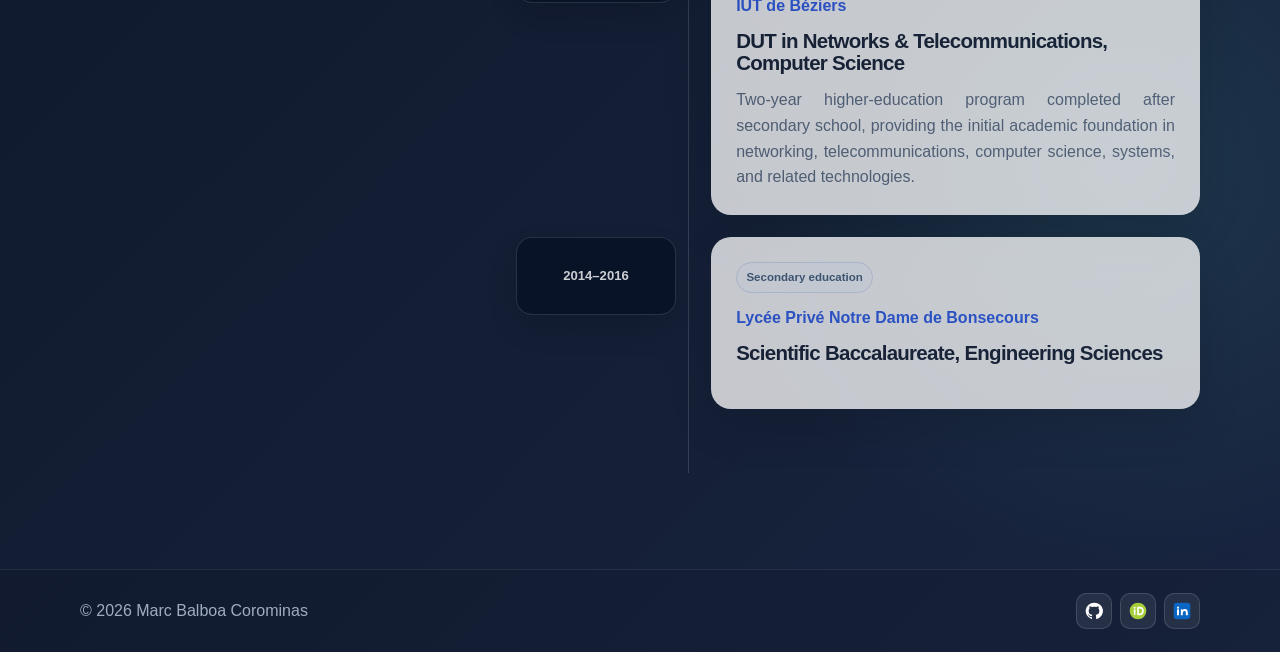
==== commit 3f4b82c5: "feat: update TESS QPP status and reorder About timeline" ====
--- a/about.html
+++ b/about.html
@@ -17,21 +17,22 @@
   <section class="container education-explorer">
     <aside class="education-companion" aria-live="polite">
       <p class="eyebrow">Education</p><h2>Academic timeline</h2>
-      <div class="active-education"><p class="active-step"><span id="activeEducationIndex">01</span><span aria-hidden="true">/</span><span>06</span></p><p class="active-years" id="activeEducationYears">2014–2016</p><h3 id="activeEducationTitle">Scientific Baccalaureate, Engineering Sciences</h3><p class="active-institution" id="activeEducationInstitution">Lycée Privé Notre Dame de Bonsecours</p><p class="active-level" id="activeEducationLevel">Secondary education</p></div>
-      <div class="timeline-navigation" aria-label="Academic timeline navigation"><button class="timeline-nav-dot is-active" type="button" data-entry-link="education-01" aria-label="Go to 2014–2016"></button><button class="timeline-nav-dot" type="button" data-entry-link="education-02" aria-label="Go to 2016–2018"></button><button class="timeline-nav-dot" type="button" data-entry-link="education-03" aria-label="Go to 2018–2021"></button><button class="timeline-nav-dot" type="button" data-entry-link="education-04" aria-label="Go to Erasmus exchange"></button><button class="timeline-nav-dot" type="button" data-entry-link="education-05" aria-label="Go to 2021–2022"></button><button class="timeline-nav-dot" type="button" data-entry-link="education-06" aria-label="Go to 2024–Present"></button></div>
+      <div class="active-education"><p class="active-step"><span id="activeEducationIndex">01</span><span aria-hidden="true">/</span><span>06</span></p><p class="active-years" id="activeEducationYears">2024–Present</p><h3 id="activeEducationTitle">Physics degree</h3><p class="active-institution" id="activeEducationInstitution">UNIR — Universidad Internacional de La Rioja</p><p class="active-level" id="activeEducationLevel">Higher education · Ongoing degree</p></div>
+      <div class="timeline-navigation" aria-label="Academic timeline navigation"><button class="timeline-nav-dot is-active" type="button" data-entry-link="education-01" aria-label="Go to 2024–Present"></button><button class="timeline-nav-dot" type="button" data-entry-link="education-02" aria-label="Go to 2021–2022"></button><button class="timeline-nav-dot" type="button" data-entry-link="education-03" aria-label="Go to Jun–Jul 2019"></button><button class="timeline-nav-dot" type="button" data-entry-link="education-04" aria-label="Go to 2018–2021"></button><button class="timeline-nav-dot" type="button" data-entry-link="education-05" aria-label="Go to 2016–2018"></button><button class="timeline-nav-dot" type="button" data-entry-link="education-06" aria-label="Go to 2014–2016"></button></div>
     </aside>
     <div class="education-timeline" aria-label="Education timeline">
-      <article class="education-entry is-active" id="education-01" data-index="01" data-years="2014–2016" data-title="Scientific Baccalaureate, Engineering Sciences" data-institution="Lycée Privé Notre Dame de Bonsecours" data-level="Secondary education"><div class="year-block">2014–2016</div><div class="education-card"><span class="education-level">Secondary education</span><p class="institution">Lycée Privé Notre Dame de Bonsecours</p><h3>Scientific Baccalaureate, Engineering Sciences</h3></div></article>
-      <article class="education-entry" id="education-02" data-index="02" data-years="2016–2018" data-title="DUT in Networks & Telecommunications, Computer Science" data-institution="IUT de Béziers" data-level="Higher education · Two-year university-level technical degree"><div class="year-block">2016–2018</div><div class="education-card"><span class="education-level">Higher education · Two-year university-level technical degree</span><p class="institution">IUT de Béziers</p><h3>DUT in Networks & Telecommunications, Computer Science</h3><p>Two-year higher-education program completed after secondary school, providing the initial academic foundation in networking, telecommunications, computer science, systems, and related technologies.</p></div></article>
-      <article class="education-entry" id="education-03" data-index="03" data-years="2018–2021" data-title="Engineering degree, IT, Systems and Networks" data-institution="IMT Mines Alès" data-level="Higher education · Three-year engineering cycle"><div class="year-block">2018–2021</div><div class="education-card"><span class="education-level">Higher education · Three-year engineering cycle</span><p class="institution">IMT Mines Alès</p><h3>Engineering degree, IT, Systems and Networks</h3><p>Three-year higher-education engineering cycle completed after the DUT. Together, both programs form a five-year post-secondary engineering pathway, with a strong foundation in computer science, networking, systems engineering, and telecommunications.</p></div></article>
-      <article class="education-entry" id="education-04" data-index="04" data-years="Jun–Jul 2019" data-title="Erasmus exchange, Web Security" data-institution="University of the West of England" data-level="Erasmus"><div class="year-block">Jun–Jul 2019</div><div class="education-card"><div class="entry-heading"><div><span class="education-level">International exchange</span><p class="institution">University of the West of England</p><h3>Erasmus exchange, Web Security</h3></div><span class="entry-tag">Erasmus</span></div><p>Five-week program covering web vulnerabilities, security auditing, defensive and offensive security, forensic concepts, and the implementation of a secure website using a LAMP environment.</p></div></article>
-      <article class="education-entry" id="education-05" data-index="05" data-years="2021–2022" data-title="Master's Degree in Cybersecurity, Ethical Hacking and Offensive Security" data-institution="EIP International Business School" data-level="Postgraduate education"><div class="year-block">2021–2022</div><div class="education-card"><span class="education-level">Postgraduate education</span><p class="institution">EIP International Business School</p><h3>Master's Degree in Cybersecurity, Ethical Hacking and Offensive Security</h3><p>Postgraduate training in cybersecurity, ethical hacking, cyber intelligence, risk and incident management, cryptology, governance, legislation, critical infrastructures, and secure software development.</p></div></article>
-      <article class="education-entry" id="education-06" data-index="06" data-years="2024–Present" data-title="Physics degree" data-institution="UNIR — Universidad Internacional de La Rioja" data-level="Higher education · Ongoing degree"><div class="year-block">2024–Present</div><div class="education-card"><span class="education-level">Higher education · Ongoing degree</span><p class="institution">UNIR — Universidad Internacional de La Rioja</p><h3>Physics degree</h3><p>Ongoing degree in Physics, pursued alongside full-time professional activity and motivated by a long-standing interest in the subject and its analytical and mathematical depth.</p></div></article>
+      <article class="education-entry is-active" id="education-01" data-index="01" data-years="2024–Present" data-title="Physics degree" data-institution="UNIR — Universidad Internacional de La Rioja" data-level="Higher education · Ongoing degree"><div class="year-block">2024–Present</div><div class="education-card"><span class="education-level">Higher education · Ongoing degree</span><p class="institution">UNIR — Universidad Internacional de La Rioja</p><h3>Physics degree</h3><p>Ongoing degree in Physics, pursued alongside full-time professional activity and motivated by a long-standing interest in the subject and its analytical and mathematical depth.</p></div></article>
+      <article class="education-entry" id="education-02" data-index="02" data-years="2021–2022" data-title="Master's Degree in Cybersecurity, Ethical Hacking and Offensive Security" data-institution="EIP International Business School" data-level="Postgraduate education"><div class="year-block">2021–2022</div><div class="education-card"><span class="education-level">Postgraduate education</span><p class="institution">EIP International Business School</p><h3>Master's Degree in Cybersecurity, Ethical Hacking and Offensive Security</h3><p>Postgraduate training in cybersecurity, ethical hacking, cyber intelligence, risk and incident management, cryptology, governance, legislation, critical infrastructures, and secure software development.</p></div></article>
+      <article class="education-entry" id="education-03" data-index="03" data-years="Jun–Jul 2019" data-title="Erasmus exchange, Web Security" data-institution="University of the West of England" data-level="Erasmus"><div class="year-block">Jun–Jul 2019</div><div class="education-card"><div class="entry-heading"><div><span class="education-level">International exchange</span><p class="institution">University of the West of England</p><h3>Erasmus exchange, Web Security</h3></div><span class="entry-tag">Erasmus</span></div><p>Five-week program covering web vulnerabilities, security auditing, defensive and offensive security, forensic concepts, and the implementation of a secure website using a LAMP environment.</p></div></article>
+      <article class="education-entry" id="education-04" data-index="04" data-years="2018–2021" data-title="Engineering degree, IT, Systems and Networks" data-institution="IMT Mines Alès" data-level="Higher education · Three-year engineering cycle"><div class="year-block">2018–2021</div><div class="education-card"><span class="education-level">Higher education · Three-year engineering cycle</span><p class="institution">IMT Mines Alès</p><h3>Engineering degree, IT, Systems and Networks</h3><p>Three-year higher-education engineering cycle completed after the DUT. Together, both programs form a five-year post-secondary engineering pathway, with a strong foundation in computer science, networking, systems engineering, and telecommunications.</p></div></article>
+      <article class="education-entry" id="education-05" data-index="05" data-years="2016–2018" data-title="DUT in Networks & Telecommunications, Computer Science" data-institution="IUT de Béziers" data-level="Higher education · Two-year university-level technical degree"><div class="year-block">2016–2018</div><div class="education-card"><span class="education-level">Higher education · Two-year university-level technical degree</span><p class="institution">IUT de Béziers</p><h3>DUT in Networks & Telecommunications, Computer Science</h3><p>Two-year higher-education program completed after secondary school, providing the initial academic foundation in networking, telecommunications, computer science, systems, and related technologies.</p></div></article>
+      <article class="education-entry" id="education-06" data-index="06" data-years="2014–2016" data-title="Scientific Baccalaureate, Engineering Sciences" data-institution="Lycée Privé Notre Dame de Bonsecours" data-level="Secondary education"><div class="year-block">2014–2016</div><div class="education-card"><span class="education-level">Secondary education</span><p class="institution">Lycée Privé Notre Dame de Bonsecours</p><h3>Scientific Baccalaureate, Engineering Sciences</h3></div></article>
     </div>
   </section>
 </main>
 <footer class="site-footer"><div class="container footer-inner"><p>© 2026 Marc Balboa Corominas</p><div class="social-links" aria-label="Professional profiles"><a class="icon-link" href="https://github.com/marc-balboa-corominas" rel="me" aria-label="GitHub"><img src="assets/icons/github.svg" alt=""></a><a class="icon-link" href="https://orcid.org/0009-0006-7571-9193" rel="me" aria-label="ORCID"><img src="assets/icons/orcid.svg" alt=""></a><a class="icon-link" href="https://www.linkedin.com/in/marc-balboa-corominas-b39a37172" rel="me" aria-label="LinkedIn"><img src="assets/icons/linkedin.svg" alt=""></a></div></div></footer>
 <script src="assets/js/about.js"></script>
 </div>
+<!-- Cloudflare Web Analytics --><script type='module' src='https://static.cloudflareinsights.com/beacon.min.js' data-cf-beacon='{"token": "923029ad1866420088f76fa5ce0a15ee"}'></script><!-- End Cloudflare Web Analytics -->
 </body>
 </html>
